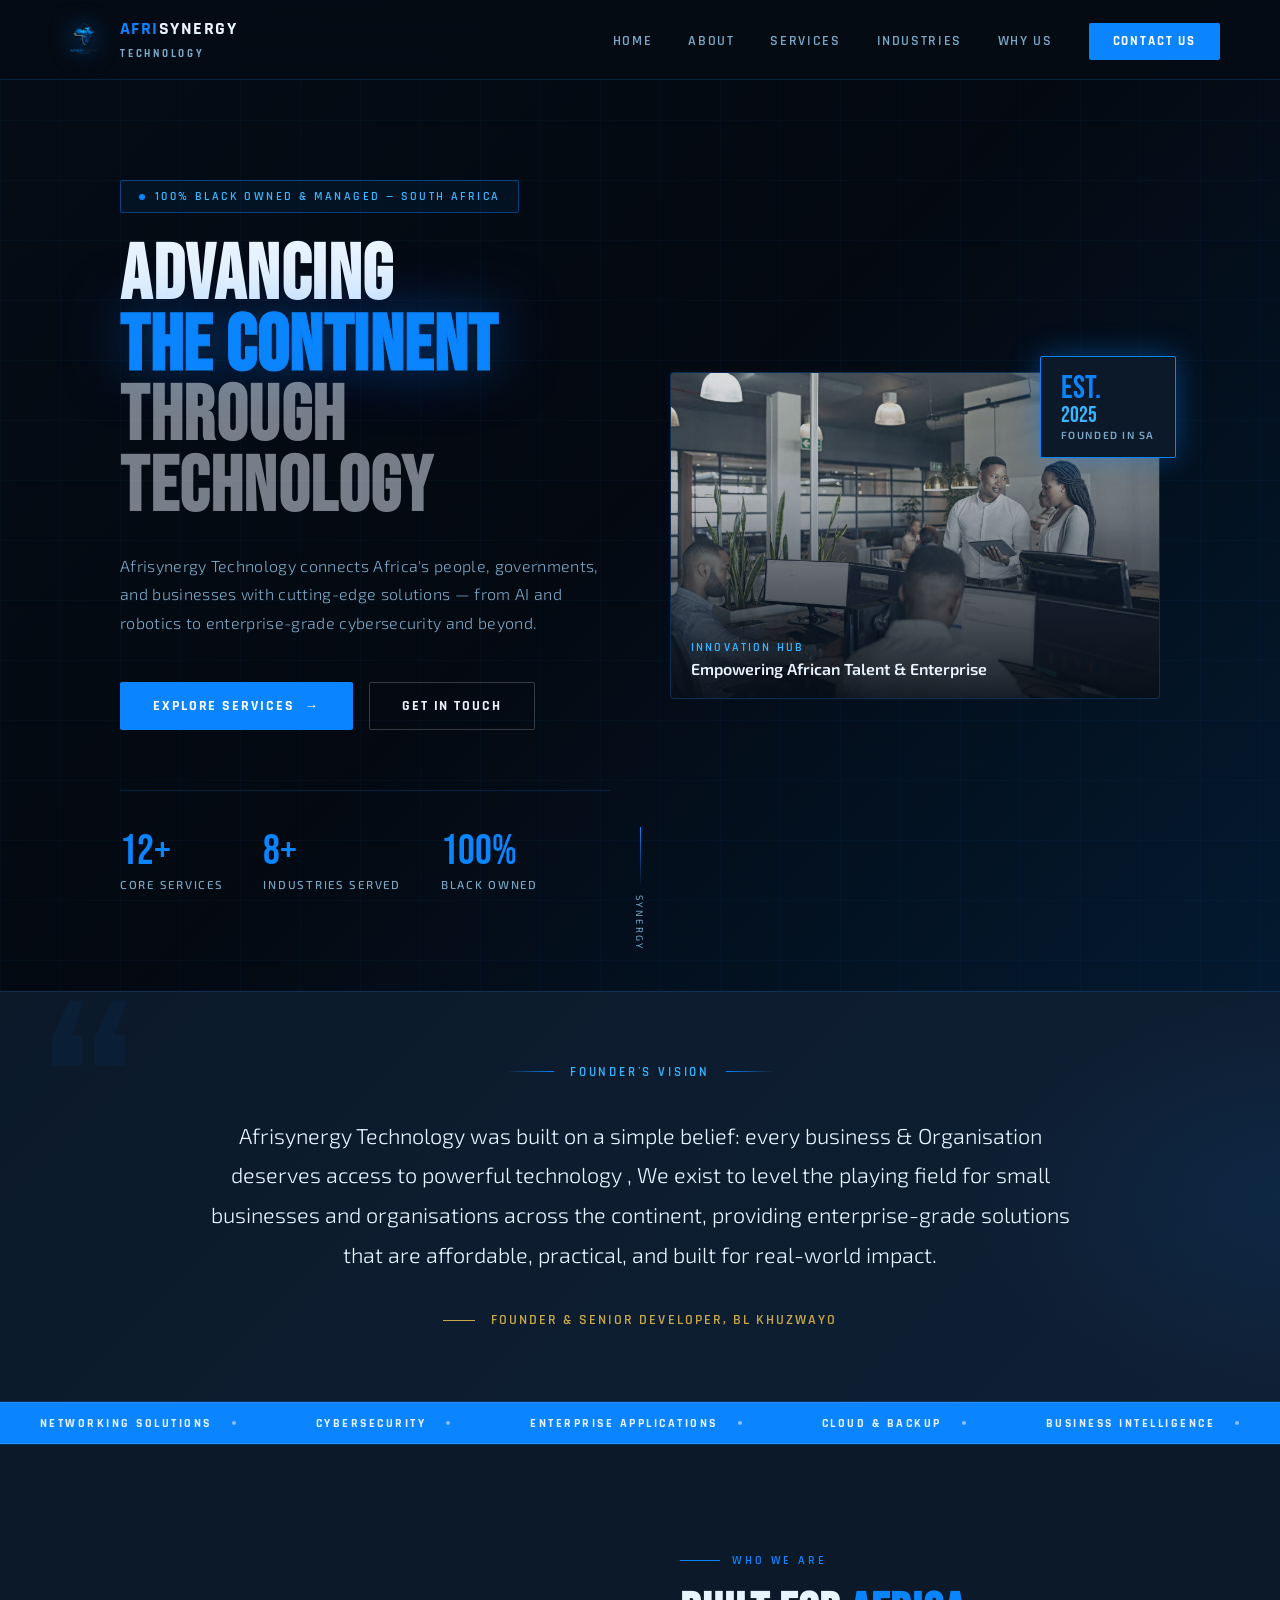
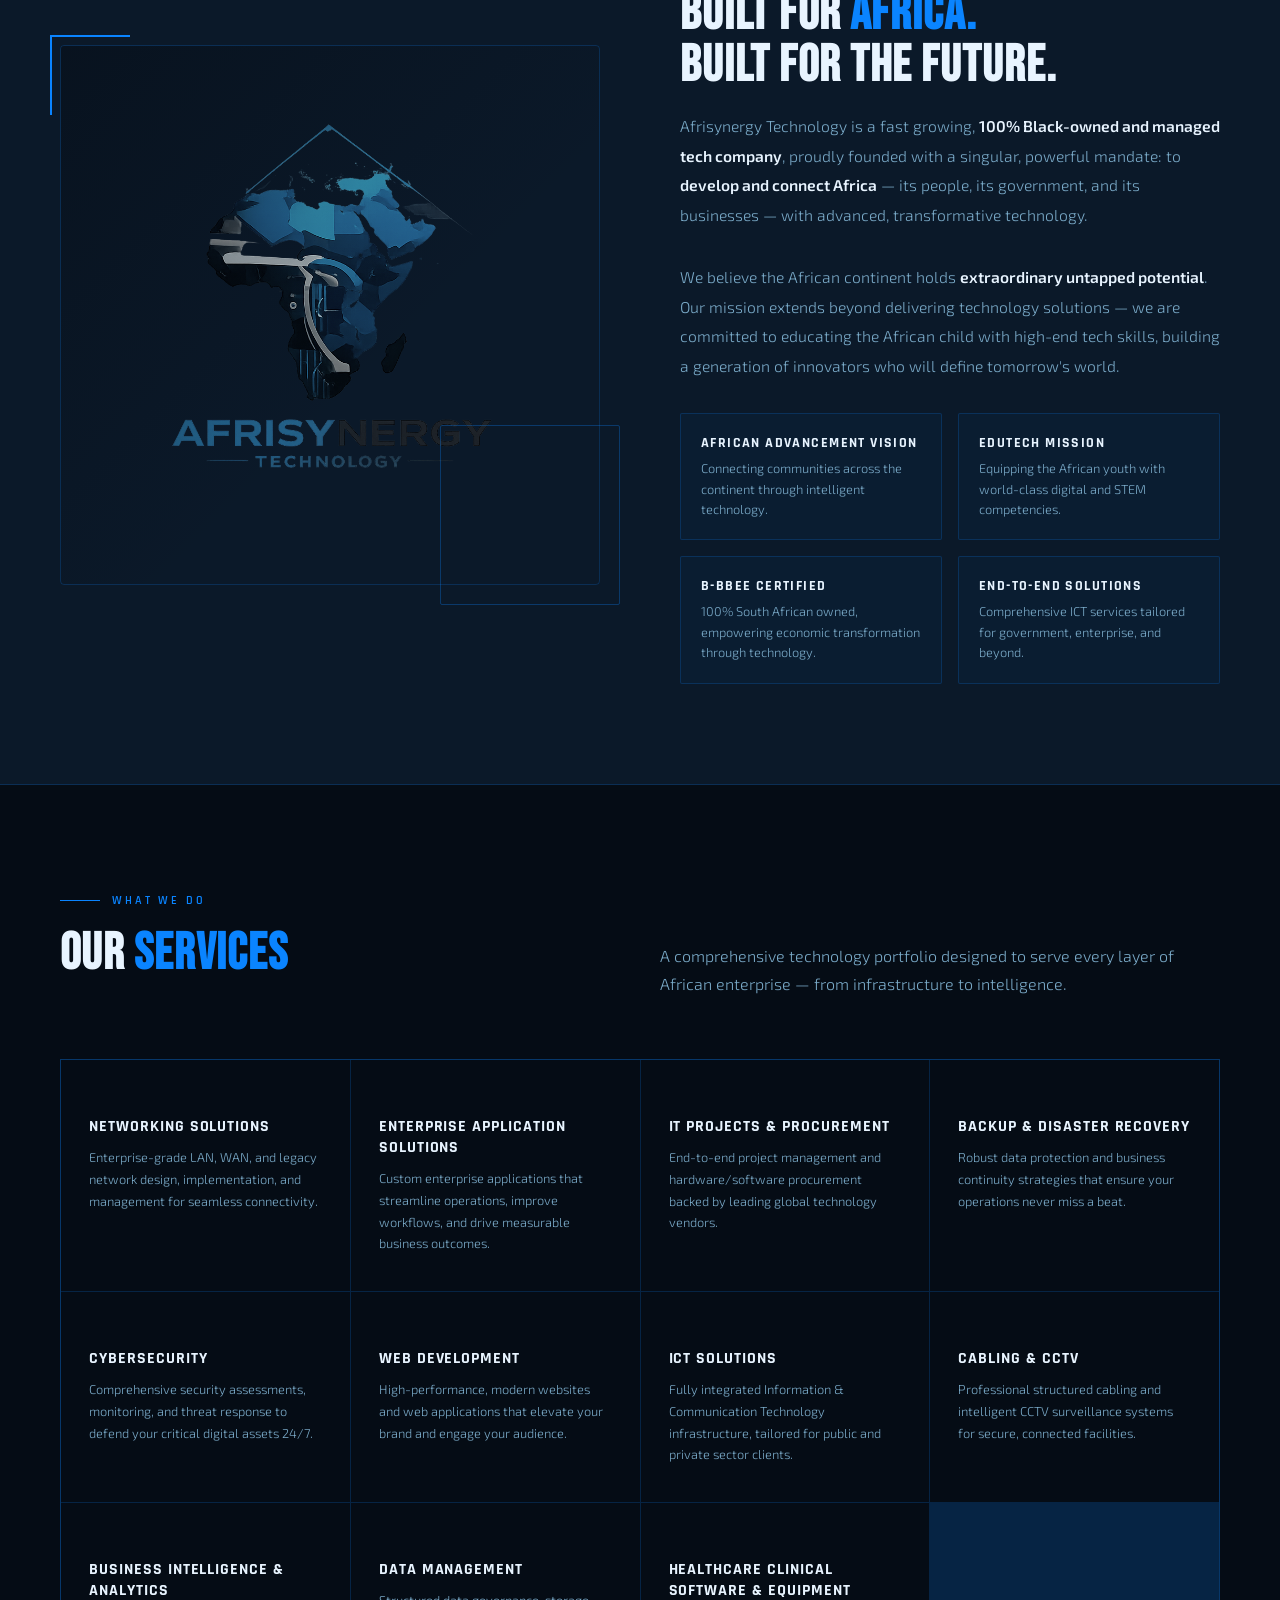
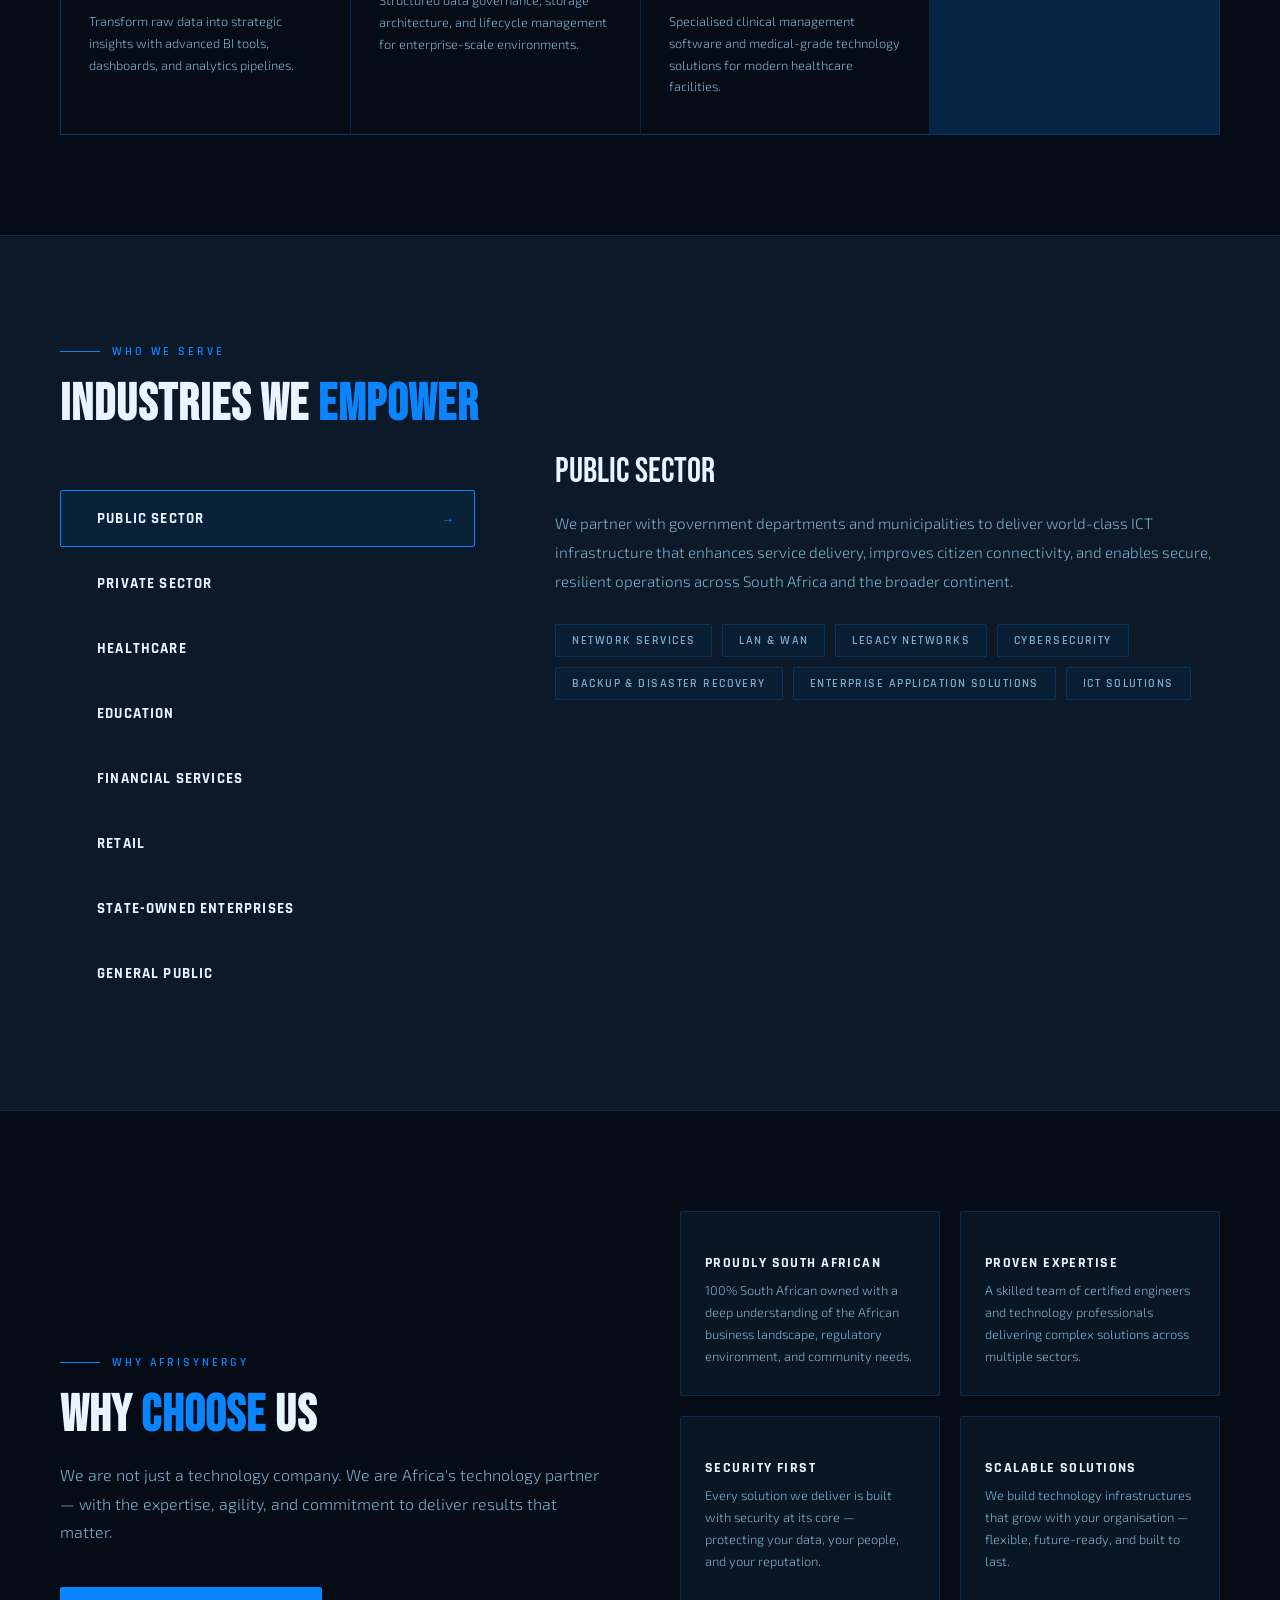
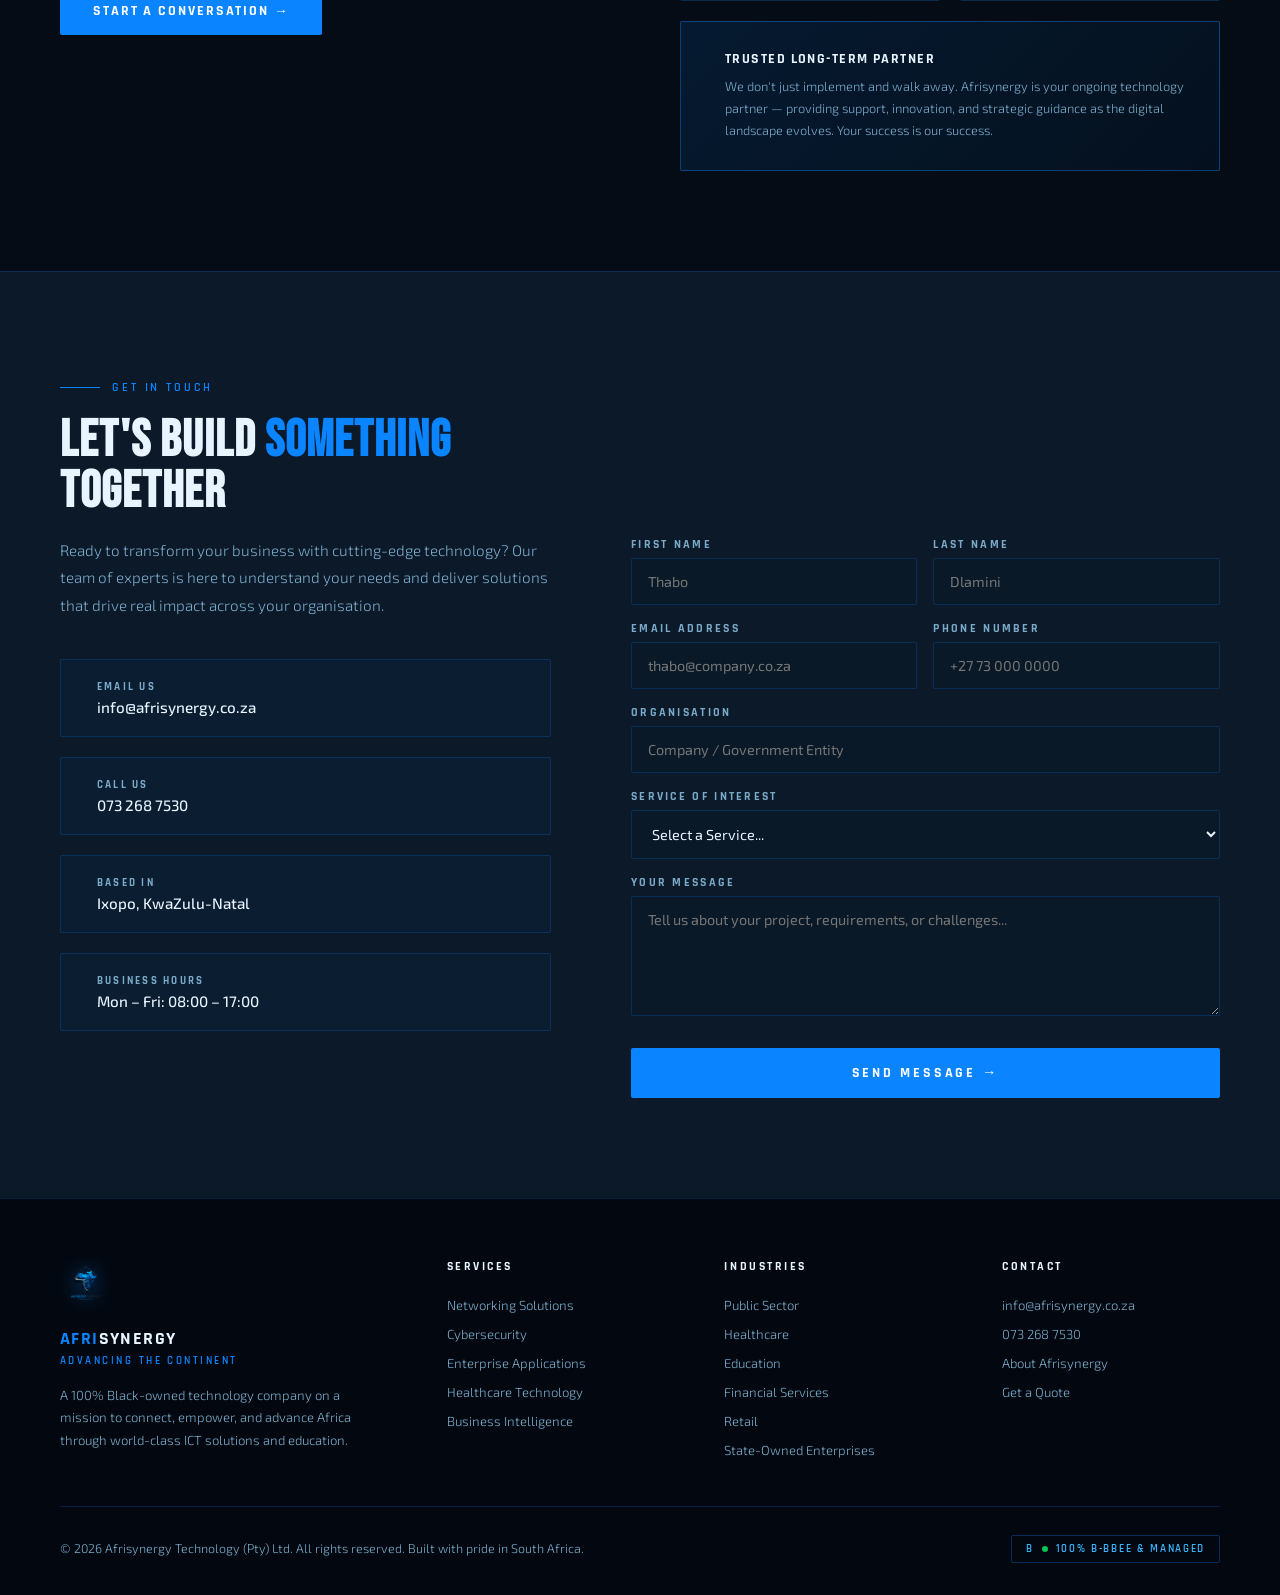
==== index.html @ 70d5811d "Update print statement from 'Hello' to 'Goodbye'" ====
<!DOCTYPE html>
<html lang="en">

<head>
  <meta charset="UTF-8" />
  <meta name="viewport" content="width=device-width, initial-scale=1.0" />

  <!-- Primary SEO Meta Tags -->
  <title>Afrisynergy Technology | ICT Solutions &amp; Technology Services in South Africa</title>
  <meta name="description"
    content="Afrisynergy Technology is a 100% B-BBEE ICT company based in South Africa delivering cybersecurity, networking, cloud, enterprise applications, healthcare tech, web development, and business intelligence solutions across Africa." />
  <meta name="keywords"
    content="ICT solutions South Africa, cybersecurity South Africa, networking solutions, enterprise applications, cloud backup, business intelligence, healthcare technology, web development, Black-owned technology company, B-BBEE ICT" />
  <meta name="author" content="Afrisynergy Technology (Pty) Ltd" />
  <meta name="robots" content="index, follow" />
  <link rel="canonical" href="https://www.afrisynergy.co.za/" />

  <!-- Open Graph / Facebook -->
  <meta property="og:type" content="website" />
  <meta property="og:url" content="https://www.afrisynergy.co.za/" />
  <meta property="og:title"
    content="Afrisynergy Technology | ICT Solutions &amp; Technology Services in South Africa" />
  <meta property="og:description"
    content="100% Black-owned ICT company advancing Africa through cybersecurity, networking, enterprise applications, cloud, healthcare tech and more." />
  <meta property="og:image" content="https://www.afrisynergy.co.za/Images/Africa-technology-IF.jpg" />
  <meta property="og:locale" content="en_ZA" />
  <meta property="og:site_name" content="Afrisynergy Technology" />

  <!-- Twitter Card -->
  <meta name="twitter:card" content="summary_large_image" />
  <meta name="twitter:title" content="Afrisynergy Technology | ICT Solutions in South Africa" />
  <meta name="twitter:description"
    content="100% South African owned ICT company advancing Africa through cybersecurity, networking, enterprise applications, cloud, healthcare tech and more." />
  <meta name="twitter:image" content="https://www.afrisynergy.co.za/Images/Africa-technology-IF.jpg" />

  <!-- Structured Data: Organisation -->
  <script type="application/ld+json">
  {
    "@context": "https://schema.org",
    "@type": "Organization",
    "name": "Afrisynergy Technology (Pty) Ltd",
    "url": "https://www.afrisynergy.co.za",
    "logo": "https://www.afrisynergy.co.za/Images/afrisynergy logo.png",
    "description": "100% Black-owned ICT company delivering cybersecurity, networking, enterprise applications, cloud, healthcare technology, and business intelligence across Africa.",
    "foundingDate": "2026",
    "areaServed": "ZA",
    "address": {
      "@type": "PostalAddress",
      "addressCountry": "ZA"
    },
    "contactPoint": {
      "@type": "ContactPoint",
      "telephone": "+27-73-268-7530",
      "email": "info@afrisynergy.co.za",
      "contactType": "customer service",
      "availableLanguage": "English",
      "hoursAvailable": "Mo-Fr 08:00-17:00"
    },
    "sameAs": []
  }
  </script>

  <!-- Structured Data: WebSite (enables Google Sitelinks Search) -->
  <script type="application/ld+json">
  {
    "@context": "https://schema.org",
    "@type": "WebSite",
    "url": "https://www.afrisynergy.co.za/",
    "name": "Afrisynergy Technology"
  }
  </script>

  <link
    href="https://fonts.googleapis.com/css2?family=Bebas+Neue&family=Rajdhani:wght@300;400;500;600;700&family=Exo+2:wght@100;200;300;400;500;600;700;800;900&display=swap"
    rel="stylesheet" />
  <link rel="stylesheet" href="style.css" />
</head>

<body>

  <nav id="navbar" aria-label="Main navigation">
    <a href="#home" class="nav-logo">
      <img src="Images/afrisynergy logo.png" alt="Afrisynergy Logo" />
      <div class="nav-logo-text"><span>AFRI</span>SYNERGY<br /><small
          style="font-size:0.6em;letter-spacing:0.25em;color:var(--text-muted);">TECHNOLOGY</small></div>
    </a>
    <ul class="nav-links">
      <li><a href="#home">Home</a></li>
      <li><a href="#about">About</a></li>
      <li><a href="#services">Services</a></li>
      <li><a href="#industries">Industries</a></li>
      <li><a href="#why">Why Us</a></li>
      <li><a href="#contact" class="nav-cta">Contact Us</a></li>
    </ul>
    <div class="hamburger" id="hamburger"><span></span><span></span><span></span></div>
  </nav>

  <div class="mobile-menu" id="mobileMenu">
    <a href="#home" onclick="closeMobile()">Home</a>
    <a href="#about" onclick="closeMobile()">About</a>
    <a href="#services" onclick="closeMobile()">Services</a>
    <a href="#industries" onclick="closeMobile()">Industries</a>
    <a href="#why" onclick="closeMobile()">Why Us</a>
    <a href="#contact" onclick="closeMobile()">Contact</a>
  </div>

  <main id="main-content">
    <section id="home">
      <div class="hero-bg"></div>
      <div class="hero-overlay"></div>
      <div class="hero-grid"></div>
      <div class="hero-particles" id="particles"></div>
      <div class="hero-content">
        <div class="hero-left">
          <div class="hero-tag">
            <div class="hero-tag-dot"></div>
            <span>100% Black Owned &amp; Managed &mdash; South Africa</span>
          </div>
          <h1 class="hero-headline">
            <div class="line1">ADVANCING</div>
            <div class="line2">THE CONTINENT</div>
            <div class="line3">THROUGH TECHNOLOGY</div>
          </h1>
          <p class="hero-sub">Afrisynergy Technology connects Africa's people, governments, and businesses with
            cutting-edge solutions — from AI and robotics to enterprise-grade cybersecurity and beyond.</p>
          <div class="hero-actions">
            <a href="#services" class="btn-primary"><span>Explore Services</span><span>→</span></a>
            <a href="#contact" class="btn-outline"><span>Get in Touch</span></a>
          </div>
          <div class="hero-stats">
            <div class="stat">
              <div class="stat-num">12+</div>
              <div class="stat-label">Core Services</div>
            </div>
            <div class="stat">
              <div class="stat-num">8+</div>
              <div class="stat-label">Industries Served</div>
            </div>
            <div class="stat">
              <div class="stat-num">100%</div>
              <div class="stat-label">Black owned</div>
            </div>
          </div>
        </div>
        <div class="hero-visual">
          <div class="hero-card">
            <img src="Images/Africa-technology-IF.jpg" alt="Africa Technology Innovation" />
            <div class="hero-card-overlay"></div>
            <div class="hero-card-label">
              <p>Innovation Hub</p>
              <h3>Empowering African Talent &amp; Enterprise</h3>
            </div>
          </div>
          <div class="floating-badge">
            <div class="badge-num">EST.</div>
            <div class="badge-num" style="font-size:1.4rem;color:var(--blue-bright);">2025</div>
            <div class="badge-text">Founded in SA</div>
          </div>
        </div>
      </div>
      <div class="hero-scroll">
        <div class="scroll-line"></div>
        <span class="scroll-label">Synergy</span>
      </div>
    </section>

    <section class="founders-vision reveal">
      <div class="fv-inner">
        <div class="fv-mark">
          <div class="fv-mark-line"></div>
          <span>Founder's Vision</span>
          <div class="fv-mark-line"></div>
        </div>
        <blockquote class="fv-quote">
          Afrisynergy Technology was built on a simple belief: every business & Organisation deserves access to powerful
          technology
          , We exist to level the playing field for small businesses and organisations
          across the continent, providing enterprise-grade solutions that are affordable, practical, and built for
          real-world impact.
        </blockquote>
        <div class="fv-attribution">
          <div class="fv-attr-line"></div>
          <span>Founder & senior Developer, BL Khuzwayo</span>
        </div>
      </div>
    </section>

    <div class="ticker-bar">
      <div class="ticker-track">
        <div class="ticker-item"><span>Networking Solutions</span><span class="ticker-dot"></span></div>
        <div class="ticker-item"><span>Cybersecurity</span><span class="ticker-dot"></span></div>
        <div class="ticker-item"><span>Enterprise Applications</span><span class="ticker-dot"></span></div>
        <div class="ticker-item"><span>Cloud &amp; Backup</span><span class="ticker-dot"></span></div>
        <div class="ticker-item"><span>Business Intelligence</span><span class="ticker-dot"></span></div>
        <div class="ticker-item"><span>Healthcare Tech</span><span class="ticker-dot"></span></div>
        <div class="ticker-item"><span>Web Development</span><span class="ticker-dot"></span></div>
        <div class="ticker-item"><span>Cabling &amp; CCTV</span><span class="ticker-dot"></span></div>
        <div class="ticker-item"><span>Data Management</span><span class="ticker-dot"></span></div>
        <div class="ticker-item"><span>ICT Solutions</span><span class="ticker-dot"></span></div>
        <div class="ticker-item"><span>IT Procurement</span><span class="ticker-dot"></span></div>
        <div class="ticker-item"><span>Networking Solutions</span><span class="ticker-dot"></span></div>
        <div class="ticker-item"><span>Cybersecurity</span><span class="ticker-dot"></span></div>
        <div class="ticker-item"><span>Enterprise Applications</span><span class="ticker-dot"></span></div>
        <div class="ticker-item"><span>Cloud &amp; Backup</span><span class="ticker-dot"></span></div>
        <div class="ticker-item"><span>Business Intelligence</span><span class="ticker-dot"></span></div>
        <div class="ticker-item"><span>Healthcare Tech</span><span class="ticker-dot"></span></div>
        <div class="ticker-item"><span>Web Development</span><span class="ticker-dot"></span></div>
        <div class="ticker-item"><span>Cabling &amp; CCTV</span><span class="ticker-dot"></span></div>
        <div class="ticker-item"><span>Data Management</span><span class="ticker-dot"></span></div>
        <div class="ticker-item"><span>ICT Solutions</span><span class="ticker-dot"></span></div>
        <div class="ticker-item"><span>IT Procurement</span><span class="ticker-dot"></span></div>
      </div>
    </div>

    <section id="about">
      <div class="container">
        <div class="about-grid reveal">
          <div class="about-visual">
            <div class="about-img-wrap">
              <img src="Images/afrisynergy logo.png" alt="Afrisynergy Team" />
              <div class="about-img-overlay"></div>
            </div>
            <div class="about-accent"></div>
            <div class="about-accent2"></div>
          </div>
          <div class="about-content">
            <div class="section-tag">
              <div class="section-tag-line"></div><span>Who We Are</span>
            </div>
            <h2 class="section-title">Built for <em>Africa.</em><br />Built for the Future.</h2>
            <p class="about-body">Afrisynergy Technology is a fast growing, <strong>100% Black-owned and managed tech company</strong>,
              proudly founded with a singular, powerful mandate: to <strong>develop and connect Africa</strong>
              — its people, its government, and its businesses — with advanced, transformative technology.</p>
            <p class="about-body">We believe the African continent holds <strong>extraordinary untapped
                potential</strong>. Our mission extends beyond delivering technology solutions — we are committed to
              educating the African child with high-end tech skills, building a generation of innovators who will define
              tomorrow's world.</p>
            <div class="about-pillars">
              <div class="pillar">
                <div class="pillar-title">African Advancement Vision</div>
                <div class="pillar-text">Connecting communities across the continent through intelligent technology.
                </div>
              </div>
              <div class="pillar">
                <div class="pillar-title">EduTech Mission</div>
                <div class="pillar-text">Equipping the African youth with world-class digital and STEM competencies.
                </div>
              </div>
              <div class="pillar">
                <div class="pillar-title">B-BBEE Certified</div>
                <div class="pillar-text">100% South African owned, empowering economic transformation through technology.</div>
              </div>
              <div class="pillar">
                <div class="pillar-title">End-to-End Solutions</div>
                <div class="pillar-text">Comprehensive ICT services tailored for government, enterprise, and beyond.
                </div>
              </div>
            </div>
          </div>
        </div>
      </div>
    </section>

    <section id="services">
      <div class="container">
        <div class="services-header reveal">
          <div>
            <div class="section-tag">
              <div class="section-tag-line"></div><span>What We Do</span>
            </div>
            <h2 class="section-title">Our <em>Services</em></h2>
          </div>
          <p class="section-subtitle">A comprehensive technology portfolio designed to serve every layer of African
            enterprise — from infrastructure to intelligence.</p>
        </div>
        <div class="services-grid reveal">
          <div class="service-card">
            <div class="service-num"></div><span class="service-icon"></span>
            <div class="service-title">Networking Solutions</div>
            <div class="service-desc">Enterprise-grade LAN, WAN, and legacy network design, implementation, and
              management for seamless connectivity.</div>
          </div>
          <div class="service-card">
            <div class="service-num"></div><span class="service-icon"></span>
            <div class="service-title">Enterprise Application Solutions</div>
            <div class="service-desc">Custom enterprise applications that streamline operations, improve workflows, and
              drive measurable business outcomes.</div>
          </div>
          <div class="service-card">
            <div class="service-num"></div><span class="service-icon"></span>
            <div class="service-title">IT Projects &amp; Procurement</div>
            <div class="service-desc">End-to-end project management and hardware/software procurement backed by leading
              global technology vendors.</div>
          </div>
          <div class="service-card">
            <div class="service-num"></div><span class="service-icon"></span>
            <div class="service-title">Backup &amp; Disaster Recovery</div>
            <div class="service-desc">Robust data protection and business continuity strategies that ensure your
              operations never miss a beat.</div>
          </div>
          <div class="service-card">
            <div class="service-num"></div><span class="service-icon"></span>
            <div class="service-title">Cybersecurity</div>
            <div class="service-desc">Comprehensive security assessments, monitoring, and threat response to defend your
              critical digital assets 24/7.</div>
          </div>
          <div class="service-card">
            <div class="service-num"></div><span class="service-icon"></span>
            <div class="service-title">Web Development</div>
            <div class="service-desc">High-performance, modern websites and web applications that elevate your brand and
              engage your audience.</div>
          </div>
          <div class="service-card">
            <div class="service-num"></div><span class="service-icon"></span>
            <div class="service-title">ICT Solutions</div>
            <div class="service-desc">Fully integrated Information &amp; Communication Technology infrastructure,
              tailored for public and private sector clients.</div>
          </div>
          <div class="service-card">
            <div class="service-num"></div><span class="service-icon"></span>
            <div class="service-title">Cabling &amp; CCTV</div>
            <div class="service-desc">Professional structured cabling and intelligent CCTV surveillance systems for
              secure, connected facilities.</div>
          </div>
          <div class="service-card">
            <div class="service-num"></div><span class="service-icon"></span>
            <div class="service-title">Business Intelligence &amp; Analytics</div>
            <div class="service-desc">Transform raw data into strategic insights with advanced BI tools, dashboards, and
              analytics pipelines.</div>
          </div>
          <div class="service-card">
            <div class="service-num"></div><span class="service-icon"></span>
            <div class="service-title">Data Management</div>
            <div class="service-desc">Structured data governance, storage architecture, and lifecycle management for
              enterprise-scale environments.</div>
          </div>
          <div class="service-card">
            <div class="service-num"></div><span class="service-icon"></span>
            <div class="service-title">Healthcare Clinical Software &amp; Equipment</div>
            <div class="service-desc">Specialised clinical management software and medical-grade technology solutions
              for modern healthcare facilities.</div>
          </div>
        </div>
      </div>
    </section>

    <section id="industries">
      <div class="container">
        <div class="section-tag reveal">
          <div class="section-tag-line"></div><span>Who We Serve</span>
        </div>
        <h2 class="section-title reveal">Industries We <em>Empower</em></h2>
        <div class="industries-layout reveal">
          <div class="industries-left">
            <div class="industries-list" id="industryList">
              <div class="industry-item active" data-target="public"><span class="industry-icon"></span><span
                  class="industry-name">Public Sector</span><span class="industry-arrow">→</span></div>
              <div class="industry-item" data-target="private"><span class="industry-icon"></span><span
                  class="industry-name">Private Sector</span><span class="industry-arrow">→</span></div>
              <div class="industry-item" data-target="healthcare"><span class="industry-icon"></span><span
                  class="industry-name">Healthcare</span><span class="industry-arrow">→</span></div>
              <div class="industry-item" data-target="education"><span class="industry-icon"></span><span
                  class="industry-name">Education</span><span class="industry-arrow">→</span></div>
              <div class="industry-item" data-target="finance"><span class="industry-icon"></span><span
                  class="industry-name">Financial Services</span><span class="industry-arrow">→</span></div>
              <div class="industry-item" data-target="retail"><span class="industry-icon"></span><span
                  class="industry-name">Retail</span><span class="industry-arrow">→</span></div>
              <div class="industry-item" data-target="soe"><span class="industry-icon"></span><span
                  class="industry-name">State-Owned Enterprises</span><span class="industry-arrow">→</span></div>
              <div class="industry-item" data-target="public2"><span class="industry-icon"></span><span
                  class="industry-name">General Public</span><span class="industry-arrow">→</span></div>
            </div>
          </div>
          <div class="industries-right">
            <div class="industry-detail active" id="detail-public">
              <div class="industry-detail-title">Public Sector</div>
              <div class="industry-detail-desc">We partner with government departments and municipalities to deliver
                world-class ICT infrastructure that enhances service delivery, improves citizen connectivity, and
                enables secure, resilient operations across South Africa and the broader continent.</div>
              <div class="detail-services"><span class="detail-service-tag">Network Services</span><span
                  class="detail-service-tag">LAN &amp; WAN</span><span class="detail-service-tag">Legacy
                  Networks</span><span class="detail-service-tag">Cybersecurity</span><span
                  class="detail-service-tag">Backup &amp; Disaster Recovery</span><span
                  class="detail-service-tag">Enterprise Application Solutions</span><span class="detail-service-tag">ICT
                  Solutions</span></div>
            </div>
            <div class="industry-detail" id="detail-private">
              <div class="industry-detail-title">Private Sector</div>
              <div class="industry-detail-desc">From SMEs to large corporations, we deliver bespoke technology solutions
                that drive operational efficiency, competitive advantage, and digital transformation across South
                Africa's dynamic private sector landscape.</div>
              <div class="detail-services"><span class="detail-service-tag">Enterprise Applications</span><span
                  class="detail-service-tag">Web Development</span><span class="detail-service-tag">IT
                  Procurement</span><span class="detail-service-tag">Business Intelligence</span><span
                  class="detail-service-tag">Data Management</span><span class="detail-service-tag">Cabling &amp;
                  CCTV</span></div>
            </div>
            <div class="industry-detail" id="detail-healthcare">
              <div class="industry-detail-title">Healthcare</div>
              <div class="industry-detail-desc">We equip healthcare facilities with intelligent clinical software,
                medical-grade equipment, and robust ICT infrastructure that elevates patient care, streamlines clinical
                workflows, and enables data-driven health outcomes.</div>
              <div class="detail-services"><span class="detail-service-tag">Clinical Software Systems</span><span
                  class="detail-service-tag">Healthcare Digital Technology</span><span class="detail-service-tag">ICT
                  Solutions</span><span class="detail-service-tag">Cybersecurity</span><span
                  class="detail-service-tag">Data Management</span></div>
            </div>
            <div class="industry-detail" id="detail-education">
              <div class="industry-detail-title">Education</div>
              <div class="industry-detail-desc">We believe in Africa's youth. Our EduTech division delivers AI,
                robotics, and advanced digital skills programmes to schools and universities — building the continent's
                technological workforce of tomorrow.</div>
              <div class="detail-services"><span class="detail-service-tag">STEM Lab Setup</span><span
                  class="detail-service-tag">Networking Infrastructure</span><span class="detail-service-tag">ICT
                  Solutions</span><span class="detail-service-tag">Web Development</span></div>
            </div>
            <div class="industry-detail" id="detail-finance">
              <div class="industry-detail-title">Financial Services</div>
              <div class="industry-detail-desc">We deliver enterprise-grade security, compliance-ready infrastructure,
                and real-time analytics platforms to financial institutions — enabling secure transactions, regulatory
                adherence, and data-driven decision-making.</div>
              <div class="detail-services"><span class="detail-service-tag">Cybersecurity</span><span
                  class="detail-service-tag">Backup &amp; Disaster Recovery</span><span
                  class="detail-service-tag">Business Intelligence</span><span class="detail-service-tag">Enterprise
                  Applications</span><span class="detail-service-tag">Data Management</span></div>
            </div>
            <div class="industry-detail" id="detail-retail">
              <div class="industry-detail-title">Retail</div>
              <div class="industry-detail-desc">From point-of-sale integration to full-scale e-commerce platforms and
                CCTV security, we help retailers modernise operations, protect assets, and deliver exceptional customer
                experiences in both physical and digital spaces.</div>
              <div class="detail-services"><span class="detail-service-tag">Web Development</span><span
                  class="detail-service-tag">Cabling &amp; CCTV</span><span
                  class="detail-service-tag">Networking</span><span class="detail-service-tag">Business
                  Intelligence</span><span class="detail-service-tag">ICT Solutions</span></div>
            </div>
            <div class="industry-detail" id="detail-soe">
              <div class="industry-detail-title">State-Owned Enterprises</div>
              <div class="industry-detail-desc">SOEs require the highest levels of reliability, compliance, and
                performance. We deliver mission-critical ICT infrastructure and managed services that support national
                utilities, parastatals, and strategic government entities.</div>
              <div class="detail-services"><span class="detail-service-tag">Enterprise Applications</span><span
                  class="detail-service-tag">Networking</span><span class="detail-service-tag">Cybersecurity</span><span
                  class="detail-service-tag">Backup &amp; Disaster Recovery</span><span class="detail-service-tag">IT
                  Procurement</span></div>
            </div>
            <div class="industry-detail" id="detail-public2">
              <div class="industry-detail-title">General Public</div>
              <div class="industry-detail-desc">We are committed to making technology accessible and meaningful for all
                Africans — through digital literacy programmes, affordable ICT services, and community-focused
                technology initiatives that uplift everyday lives.</div>
              <div class="detail-services"><span class="detail-service-tag">Digital Literacy</span><span
                  class="detail-service-tag">ICT Training</span><span class="detail-service-tag">Web
                  Services</span><span class="detail-service-tag">Technical Support</span></div>
            </div>
          </div>
        </div>
      </div>
    </section>

    <section id="why">
      <div class="why-bg"></div>
      <div class="container">
        <div class="why-layout">
          <div>
            <div class="section-tag reveal">
              <div class="section-tag-line"></div><span>Why Afrisynergy</span>
            </div>
            <h2 class="section-title reveal">Why <em>Choose</em> Us</h2>
            <p class="section-subtitle reveal">We are not just a technology company. We are Africa's technology partner
              — with the expertise, agility, and commitment to deliver results that matter.</p>
            <div style="margin-top:40px;" class="reveal"><a href="#contact" class="btn-primary">Start a Conversation
                →</a></div>
          </div>
          <div class="why-grid reveal">
            <div class="why-card">
              <div class="why-card-icon"></div>
              <div class="why-card-title">Proudly South African</div>
              <div class="why-card-text">100% South African owned with a deep understanding of the African business landscape,
                regulatory environment, and community needs.</div>
            </div>
            <div class="why-card">
              <div class="why-card-icon"></div>
              <div class="why-card-title">Proven Expertise</div>
              <div class="why-card-text">A skilled team of certified engineers and technology professionals delivering
                complex solutions across multiple sectors.</div>
            </div>
            <div class="why-card">
              <div class="why-card-icon"></div>
              <div class="why-card-title">Security First</div>
              <div class="why-card-text">Every solution we deliver is built with security at its core — protecting your
                data, your people, and your reputation.</div>
            </div>
            <div class="why-card">
              <div class="why-card-icon"></div>
              <div class="why-card-title">Scalable Solutions</div>
              <div class="why-card-text">We build technology infrastructures that grow with your organisation —
                flexible, future-ready, and built to last.</div>
            </div>
            <div class="why-card why-large-card">
              <div class="why-card-icon"></div>
              <div>
                <div class="why-card-title">Trusted Long-Term Partner</div>
                <div class="why-card-text">We don't just implement and walk away. Afrisynergy is your ongoing technology
                  partner — providing support, innovation, and strategic guidance as the digital landscape evolves. Your
                  success is our success.</div>
              </div>
            </div>
          </div>
        </div>
      </div>
    </section>

    <section id="contact">
      <div class="container">
        <div class="section-tag reveal">
          <div class="section-tag-line"></div><span>Get in Touch</span>
        </div>
        <h2 class="section-title reveal">Let's Build <em>Something</em><br />Together</h2>
        <div class="contact-grid reveal">
          <div class="contact-info">
            <p>Ready to transform your business with cutting-edge technology? Our team of experts is here to understand
              your needs and deliver solutions that drive real impact across your organisation.</p>
            <div class="contact-items">
              <div class="contact-item">
                <div class="contact-item-icon"></div>
                <div>
                  <div class="contact-item-label">Email Us</div>
                  <div class="contact-item-value"><a href="mailto:info@afrisynergy.co.za">info@afrisynergy.co.za</a>
                  </div>
                </div>
              </div>
              <div class="contact-item">
                <div class="contact-item-icon"></div>
                <div>
                  <div class="contact-item-label">Call Us</div>
                  <div class="contact-item-value"><a href="tel:0732687530">073 268 7530</a></div>
                </div>
              </div>
              <div class="contact-item">
                <div class="contact-item-icon"></div>
                <div>
                  <div class="contact-item-label">Based In</div>
                  <div class="contact-item-value">Ixopo, KwaZulu-Natal</div>
                </div>
              </div>
              <div class="contact-item">
                <div class="contact-item-icon"></div>
                <div>
                  <div class="contact-item-label">Business Hours</div>
                  <div class="contact-item-value">Mon – Fri: 08:00 – 17:00</div>
                </div>
              </div>
            </div>
          </div>
          <div class="contact-form">
            <form id="contactForm">
              <div class="form-row">
                <div class="form-group"><label>First Name</label><input type="text" placeholder="Thabo" required />
                </div>
                <div class="form-group"><label>Last Name</label><input type="text" placeholder="Dlamini" required />
                </div>
              </div>
              <div class="form-row">
                <div class="form-group"><label>Email Address</label><input type="email"
                    placeholder="thabo@company.co.za" required /></div>
                <div class="form-group"><label>Phone Number</label><input type="tel" placeholder="+27 73 000 0000" />
                </div>
              </div>
              <div class="form-row">
                <div class="form-group form-full"><label>Organisation</label><input type="text"
                    placeholder="Company / Government Entity" /></div>
              </div>
              <div class="form-row">
                <div class="form-group form-full">
                  <label>Service of Interest</label>
                  <select>
                    <option value="">Select a Service...</option>
                    <option>Networking Solutions</option>
                    <option>Enterprise Application Solutions</option>
                    <option>IT Projects &amp; Procurement</option>
                    <option>Backup &amp; Disaster Recovery</option>
                    <option>Cybersecurity</option>
                    <option>Web Development</option>
                    <option>ICT Solutions</option>
                    <option>Cabling &amp; CCTV</option>
                    <option>Business Intelligence &amp; Analytics</option>
                    <option>Data Management</option>
                    <option>Healthcare Clinical Software &amp; Equipment</option>
                    <option>Other</option>
                  </select>
                </div>
              </div>
              <div class="form-row">
                <div class="form-group form-full"><label>Your Message</label><textarea
                    placeholder="Tell us about your project, requirements, or challenges..."></textarea></div>
              </div>
              <button type="submit" class="btn-submit">Send Message →</button>
            </form>
          </div>
        </div>
      </div>
    </section>

  </main>

  <footer>
    <div class="footer-grid">
      <div class="footer-brand">
        <img src="Images/afrisynergy logo.png" alt="Afrisynergy Logo" />
        <div class="footer-brand-name"><span>AFRI</span>SYNERGY</div>
        <div class="footer-tagline">Advancing the Continent</div>
        <p class="footer-brand-text">A 100% Black-owned technology company on a mission to connect, empower, and advance
          Africa through world-class ICT solutions and education.</p>
      </div>
      <div>
        <div class="footer-col-title">Services</div>
        <ul class="footer-links">
          <li><a href="#services">Networking Solutions</a></li>
          <li><a href="#services">Cybersecurity</a></li>
          <li><a href="#services">Enterprise Applications</a></li>
          <li><a href="#services">Healthcare Technology</a></li>
          <li><a href="#services">Business Intelligence</a></li>
        </ul>
      </div>
      <div>
        <div class="footer-col-title">Industries</div>
        <ul class="footer-links">
          <li><a href="#industries">Public Sector</a></li>
          <li><a href="#industries">Healthcare</a></li>
          <li><a href="#industries">Education</a></li>
          <li><a href="#industries">Financial Services</a></li>
          <li><a href="#industries">Retail</a></li>
          <li><a href="#industries">State-Owned Enterprises</a></li>
        </ul>
      </div>
      <div>
        <div class="footer-col-title">Contact</div>
        <ul class="footer-links">
          <li><a href="mailto:bongumenzi3@gmail.com">info@afrisynergy.co.za</a></li>
          <li><a href="tel:0732687530">073 268 7530</a></li>
          <li><a href="#about">About Afrisynergy</a></li>
          <li><a href="#contact">Get a Quote</a></li>
        </ul>
      </div>
    </div>
    <div class="footer-bottom">
      <p class="footer-copy">&copy; 2026 Afrisynergy Technology (Pty) Ltd. All rights reserved. Built with pride in
        South Africa.</p>
      <div class="footer-badge">b
        <div class="footer-badge-dot"></div><span>100% B-BBEE &amp; Managed</span>
      </div>
    </div>
  </footer>

  <script src="script.js"></script>
</body>

</html>
---- style.css ----
/* ============================================================
   AFRISYNERGY TECHNOLOGY — style.css
   ============================================================ */

/* ─── CSS VARIABLES ─── */
:root {
  --blue-primary: #0a84ff;
  --blue-bright: #38b6ff;
  --blue-deep: #003a6e;
  --dark: #050c15;
  --darker: #030810;
  --surface: #0b1929;
  --surface2: #0f2035;
  --text-light: #e8f4ff;
  --text-muted: #7aaac8;
  --accent: #00d4ff;
  --gold: #c8a84b;
  --border: rgba(10, 132, 255, 0.2);
  --glow: 0 0 30px rgba(10, 132, 255, 0.4);
}

/* ─── RESET ─── */
*,
*::before,
*::after {
  margin: 0;
  padding: 0;
  box-sizing: border-box;
}

html {
  scroll-behavior: smooth;
}

body {
  font-family: 'Exo 2', sans-serif;
  background: var(--dark);
  color: var(--text-light);
  overflow-x: hidden;
}

/* ─── SCROLLBAR ─── */
::-webkit-scrollbar {
  width: 4px;
}

::-webkit-scrollbar-track {
  background: var(--darker);
}

::-webkit-scrollbar-thumb {
  background: var(--blue-primary);
  border-radius: 2px;
}

/* ============================================================
   NAVIGATION
   ============================================================ */
nav {
  position: fixed;
  top: 0;
  left: 0;
  right: 0;
  z-index: 1000;
  display: flex;
  align-items: center;
  justify-content: space-between;
  padding: 0 60px;
  height: 80px;
  background: rgba(5, 12, 21, 0.85);
  backdrop-filter: blur(20px);
  border-bottom: 1px solid var(--border);
  transition: all 0.4s;
}

nav.scrolled {
  height: 64px;
  background: rgba(5, 12, 21, 0.97);
}

.nav-logo {
  display: flex;
  align-items: center;
  gap: 12px;
  text-decoration: none;
}

.nav-logo img {
  height: 48px;
  width: 48px;
  object-fit: contain;
  filter: drop-shadow(0 0 12px rgba(10, 132, 255, 0.6));
}

.nav-logo-text {
  font-family: 'Rajdhani', sans-serif;
  font-size: 1.15rem;
  font-weight: 700;
  letter-spacing: 0.08em;
  color: var(--text-light);
}

.nav-logo-text span {
  color: var(--blue-primary);
}

.nav-links {
  display: flex;
  gap: 36px;
  list-style: none;
}

.nav-links a {
  font-family: 'Rajdhani', sans-serif;
  font-size: 0.85rem;
  font-weight: 600;
  letter-spacing: 0.12em;
  text-transform: uppercase;
  color: var(--text-muted);
  text-decoration: none;
  transition: color 0.3s;
  position: relative;
}

.nav-links a::after {
  content: '';
  position: absolute;
  bottom: -4px;
  left: 0;
  right: 0;
  height: 1px;
  background: var(--blue-primary);
  transform: scaleX(0);
  transform-origin: left;
  transition: transform 0.3s;
}

.nav-links a:hover {
  color: var(--blue-bright);
}

.nav-links a:hover::after {
  transform: scaleX(1);
}

.nav-cta {
  background: var(--blue-primary);
  color: #fff !important;
  padding: 10px 24px;
  border-radius: 2px;
  font-family: 'Rajdhani', sans-serif !important;
  font-size: 0.82rem !important;
  font-weight: 700 !important;
  letter-spacing: 0.14em !important;
  text-transform: uppercase;
  text-decoration: none;
  transition: background 0.3s, box-shadow 0.3s;
}

.nav-cta:hover {
  background: var(--blue-bright) !important;
  box-shadow: var(--glow);
}

/* Hamburger */
.hamburger {
  display: none;
  flex-direction: column;
  gap: 5px;
  cursor: pointer;
  padding: 4px;
}

.hamburger span {
  width: 26px;
  height: 2px;
  background: var(--text-light);
  border-radius: 2px;
  transition: all 0.3s;
}

/* Mobile Menu */
.mobile-menu {
  display: none;
  position: fixed;
  top: 80px;
  left: 0;
  right: 0;
  background: rgba(5, 12, 21, 0.98);
  padding: 24px 40px;
  border-bottom: 1px solid var(--border);
  z-index: 999;
}

.mobile-menu.open {
  display: block;
}

.mobile-menu a {
  display: block;
  padding: 12px 0;
  font-family: 'Rajdhani', sans-serif;
  font-size: 1rem;
  font-weight: 600;
  letter-spacing: 0.1em;
  text-transform: uppercase;
  color: var(--text-muted);
  text-decoration: none;
  border-bottom: 1px solid var(--border);
  transition: color 0.3s;
}

.mobile-menu a:hover {
  color: var(--blue-bright);
}

/* ============================================================
   HERO
   ============================================================ */
#home {
  position: relative;
  min-height: 100vh;
  display: flex;
  align-items: center;
  overflow: hidden;
}

.hero-bg {
  position: absolute;
  inset: 0;
  background-image: url('africa-technology-map.jpg');
  background-size: cover;
  background-position: center;
  opacity: 0.13;
  transform: scale(1.05);
  animation: slowZoom 20s ease-in-out infinite alternate;
}

@keyframes slowZoom {
  from {
    transform: scale(1.05);
  }

  to {
    transform: scale(1.12);
  }
}

.hero-overlay {
  position: absolute;
  inset: 0;
  background: linear-gradient(135deg,
      rgba(5, 12, 21, 0.98) 0%,
      rgba(3, 8, 16, 0.7) 50%,
      rgba(0, 58, 110, 0.3) 100%);
}

.hero-grid {
  position: absolute;
  inset: 0;
  background-image:
    linear-gradient(rgba(10, 132, 255, 0.04) 1px, transparent 1px),
    linear-gradient(90deg, rgba(10, 132, 255, 0.04) 1px, transparent 1px);
  background-size: 60px 60px;
}

.hero-particles {
  position: absolute;
  inset: 0;
  pointer-events: none;
}

.particle {
  position: absolute;
  border-radius: 50%;
  background: var(--blue-primary);
  animation: float linear infinite;
  opacity: 0;
}

@keyframes float {
  0% {
    transform: translateY(100vh) translateX(0);
    opacity: 0;
  }

  10% {
    opacity: 0.6;
  }

  90% {
    opacity: 0.3;
  }

  100% {
    transform: translateY(-20px) translateX(80px);
    opacity: 0;
  }
}

.hero-content {
  position: relative;
  z-index: 2;
  max-width: 1300px;
  margin: 0 auto;
  padding: 80px 60px 0;
  display: grid;
  grid-template-columns: 1fr 1fr;
  align-items: center;
  gap: 60px;
  width: 100%;
}

.hero-tag {
  display: inline-flex;
  align-items: center;
  gap: 10px;
  padding: 8px 18px;
  border: 1px solid rgba(10, 132, 255, 0.4);
  border-radius: 2px;
  background: rgba(10, 132, 255, 0.07);
  margin-bottom: 28px;
}

.hero-tag-dot {
  width: 6px;
  height: 6px;
  border-radius: 50%;
  background: var(--blue-primary);
  animation: pulse 1.5s ease-in-out infinite;
}

@keyframes pulse {

  0%,
  100% {
    opacity: 1;
    transform: scale(1);
  }

  50% {
    opacity: 0.4;
    transform: scale(0.6);
  }
}

.hero-tag span {
  font-family: 'Rajdhani', sans-serif;
  font-size: 0.75rem;
  font-weight: 600;
  letter-spacing: 0.2em;
  text-transform: uppercase;
  color: var(--blue-bright);
}

.hero-headline {
  font-family: 'Bebas Neue', sans-serif;
  font-size: clamp(3.5rem, 6vw, 7rem);
  line-height: 0.92;
  letter-spacing: 0.02em;
  margin-bottom: 12px;
}

.hero-headline .line1 {
  color: var(--text-light);
}

.hero-headline .line2 {
  color: var(--blue-primary);
  -webkit-text-stroke: 1px var(--blue-primary);
  text-shadow: 0 0 60px rgba(10, 132, 255, 0.5);
}

.hero-headline .line3 {
  color: var(--text-light);
  opacity: 0.5;
}

.hero-sub {
  font-size: 1rem;
  font-weight: 300;
  line-height: 1.8;
  color: var(--text-muted);
  max-width: 480px;
  margin: 28px 0 44px;
  letter-spacing: 0.02em;
}

.hero-actions {
  display: flex;
  gap: 16px;
  flex-wrap: wrap;
}

.btn-primary {
  display: inline-flex;
  align-items: center;
  gap: 10px;
  padding: 14px 32px;
  background: var(--blue-primary);
  color: #fff;
  text-decoration: none;
  font-family: 'Rajdhani', sans-serif;
  font-size: 0.85rem;
  font-weight: 700;
  letter-spacing: 0.14em;
  text-transform: uppercase;
  border-radius: 2px;
  transition: all 0.3s;
  border: 1px solid transparent;
}

.btn-primary:hover {
  background: transparent;
  border-color: var(--blue-primary);
  color: var(--blue-bright);
  box-shadow: var(--glow);
}

.btn-outline {
  display: inline-flex;
  align-items: center;
  gap: 10px;
  padding: 14px 32px;
  background: transparent;
  border: 1px solid rgba(255, 255, 255, 0.2);
  color: var(--text-light);
  text-decoration: none;
  font-family: 'Rajdhani', sans-serif;
  font-size: 0.85rem;
  font-weight: 700;
  letter-spacing: 0.14em;
  text-transform: uppercase;
  border-radius: 2px;
  transition: all 0.3s;
}

.btn-outline:hover {
  border-color: var(--blue-primary);
  color: var(--blue-bright);
}

.hero-stats {
  display: flex;
  gap: 40px;
  margin-top: 60px;
  padding-top: 40px;
  border-top: 1px solid var(--border);
}

.stat {
  text-align: left;
}

.stat-num {
  font-family: 'Bebas Neue', sans-serif;
  font-size: 2.6rem;
  line-height: 1;
  color: var(--blue-primary);
}

.stat-label {
  font-size: 0.72rem;
  font-weight: 500;
  letter-spacing: 0.15em;
  text-transform: uppercase;
  color: var(--text-muted);
  margin-top: 4px;
}

.hero-visual {
  position: relative;
  display: flex;
  align-items: center;
  justify-content: center;
}

.hero-card {
  position: relative;
  width: 100%;
  max-width: 500px;
  border: 1px solid var(--border);
  border-radius: 4px;
  overflow: hidden;
  background: var(--surface);
}

.hero-card img {
  width: 100%;
  display: block;
  filter: saturate(0.7) brightness(0.85);
  mix-blend-mode: screen;
  transition: filter 0.4s;
}

.hero-card:hover img {
  filter: saturate(0.9) brightness(1);
}

.hero-card-overlay {
  position: absolute;
  inset: 0;
  background: linear-gradient(to top,
      rgba(5, 12, 21, 0.9) 0%,
      rgba(5, 12, 21, 0.2) 60%,
      transparent 100%);
}

.hero-card-label {
  position: absolute;
  bottom: 20px;
  left: 20px;
  right: 20px;
}

.hero-card-label p {
  font-family: 'Rajdhani', sans-serif;
  font-size: 0.75rem;
  font-weight: 600;
  letter-spacing: 0.18em;
  text-transform: uppercase;
  color: var(--blue-bright);
}

.hero-card-label h3 {
  font-family: 'Exo 2', sans-serif;
  font-size: 1rem;
  font-weight: 600;
  color: var(--text-light);
  margin-top: 4px;
}

.floating-badge {
  position: absolute;
  top: -16px;
  right: -16px;
  background: var(--surface);
  border: 1px solid var(--blue-primary);
  border-radius: 2px;
  padding: 16px 20px;
  box-shadow: var(--glow);
  animation: badgeFloat 3s ease-in-out infinite;
}

@keyframes badgeFloat {

  0%,
  100% {
    transform: translateY(0);
  }

  50% {
    transform: translateY(-8px);
  }
}

.floating-badge .badge-num {
  font-family: 'Bebas Neue', sans-serif;
  font-size: 2rem;
  line-height: 1;
  color: var(--blue-primary);
}

.floating-badge .badge-text {
  font-size: 0.65rem;
  font-weight: 600;
  letter-spacing: 0.15em;
  text-transform: uppercase;
  color: var(--text-muted);
  margin-top: 2px;
}

.hero-scroll {
  position: absolute;
  bottom: 40px;
  left: 50%;
  transform: translateX(-50%);
  z-index: 2;
  display: flex;
  flex-direction: column;
  align-items: center;
  gap: 8px;
}

.scroll-line {
  width: 1px;
  height: 60px;
  background: linear-gradient(to bottom, var(--blue-primary), transparent);
  animation: scrollDown 1.8s ease-in-out infinite;
}

@keyframes scrollDown {
  0% {
    transform: scaleY(0);
    transform-origin: top;
    opacity: 1;
  }

  50% {
    transform: scaleY(1);
    transform-origin: top;
    opacity: 1;
  }

  100% {
    transform: scaleY(1);
    transform-origin: bottom;
    opacity: 0;
  }
}

.scroll-label {
  font-size: 0.6rem;
  letter-spacing: 0.25em;
  text-transform: uppercase;
  color: var(--text-muted);
  writing-mode: vertical-rl;
}

/* ============================================================
   TICKER
   ============================================================ */
.ticker-bar {
  background: var(--blue-primary);
  padding: 12px 0;
  overflow: hidden;
  border-top: 1px solid rgba(255, 255, 255, 0.1);
  border-bottom: 1px solid rgba(255, 255, 255, 0.1);
}

.ticker-track {
  display: flex;
  gap: 0;
  animation: ticker 30s linear infinite;
  width: max-content;
}

@keyframes ticker {
  from {
    transform: translateX(0);
  }

  to {
    transform: translateX(-50%);
  }
}

.ticker-item {
  display: flex;
  align-items: center;
  gap: 20px;
  padding: 0 40px;
  white-space: nowrap;
  font-family: 'Rajdhani', sans-serif;
  font-size: 0.78rem;
  font-weight: 700;
  letter-spacing: 0.2em;
  text-transform: uppercase;
  color: rgba(255, 255, 255, 0.9);
}

.ticker-dot {
  width: 4px;
  height: 4px;
  border-radius: 50%;
  background: rgba(255, 255, 255, 0.5);
}

/* ============================================================
   SHARED SECTION STYLES
   ============================================================ */
section {
  padding: 100px 60px;
}

.container {
  max-width: 1300px;
  margin: 0 auto;
}

.section-tag {
  display: inline-flex;
  align-items: center;
  gap: 12px;
  margin-bottom: 20px;
}

.section-tag-line {
  width: 40px;
  height: 1px;
  background: var(--blue-primary);
}

.section-tag span {
  font-family: 'Rajdhani', sans-serif;
  font-size: 0.72rem;
  font-weight: 600;
  letter-spacing: 0.25em;
  text-transform: uppercase;
  color: var(--blue-primary);
}

.section-title {
  font-family: 'Bebas Neue', sans-serif;
  font-size: clamp(2.4rem, 4vw, 4.5rem);
  line-height: 1;
  letter-spacing: 0.02em;
  margin-bottom: 20px;
}

.section-title em {
  font-style: normal;
  color: var(--blue-primary);
}

.section-subtitle {
  font-size: 1rem;
  font-weight: 300;
  line-height: 1.8;
  color: var(--text-muted);
  max-width: 560px;
}

/* ============================================================
   ABOUT
   ============================================================ */
#about {
  background: var(--surface);
  border-top: 1px solid var(--border);
  border-bottom: 1px solid var(--border);
}

.about-grid {
  display: grid;
  grid-template-columns: 1fr 1fr;
  gap: 80px;
  align-items: center;
}

.about-visual {
  position: relative;
}

.about-img-wrap {
  position: relative;
  border: 1px solid var(--border);
  border-radius: 4px;
  overflow: hidden;
}

.about-img-wrap img {
  width: 100%;
  display: block;
  filter: saturate(0.6) brightness(0.9);
  transition: filter 0.5s;
}

.about-img-wrap:hover img {
  filter: saturate(0.9) brightness(1);
}

.about-img-overlay {
  position: absolute;
  inset: 0;
  background: linear-gradient(135deg, rgba(5, 12, 21, 0.5) 0%, transparent 60%);
}

.about-accent {
  position: absolute;
  bottom: -20px;
  right: -20px;
  width: 180px;
  height: 180px;
  border: 1px solid var(--blue-primary);
  border-radius: 2px;
  opacity: 0.3;
}

.about-accent2 {
  position: absolute;
  top: -10px;
  left: -10px;
  width: 80px;
  height: 80px;
  border-left: 2px solid var(--blue-primary);
  border-top: 2px solid var(--blue-primary);
}

.about-body {
  font-size: 0.98rem;
  font-weight: 300;
  line-height: 1.9;
  color: var(--text-muted);
  margin-bottom: 32px;
}

.about-body strong {
  color: var(--text-light);
  font-weight: 600;
}

.about-pillars {
  display: grid;
  grid-template-columns: 1fr 1fr;
  gap: 16px;
  margin-top: 32px;
}

.pillar {
  padding: 20px;
  border: 1px solid var(--border);
  border-radius: 2px;
  background: rgba(10, 132, 255, 0.04);
  transition: border-color 0.3s, background 0.3s;
}

.pillar:hover {
  border-color: var(--blue-primary);
  background: rgba(10, 132, 255, 0.1);
}

.pillar-icon {
  font-size: 1.4rem;
  margin-bottom: 10px;
}

.pillar-title {
  font-family: 'Rajdhani', sans-serif;
  font-size: 0.88rem;
  font-weight: 700;
  letter-spacing: 0.1em;
  text-transform: uppercase;
  color: var(--text-light);
  margin-bottom: 6px;
}

.pillar-text {
  font-size: 0.8rem;
  font-weight: 300;
  line-height: 1.6;
  color: var(--text-muted);
}

/* ============================================================
   SERVICES
   ============================================================ */
#services {
  background: var(--dark);
}

.services-header {
  display: flex;
  justify-content: space-between;
  align-items: flex-end;
  margin-bottom: 60px;
  flex-wrap: wrap;
  gap: 24px;
}

.services-grid {
  display: grid;
  grid-template-columns: repeat(4, 1fr);
  gap: 1px;
  background: var(--border);
  border: 1px solid var(--border);
}

.service-card {
  background: var(--dark);
  padding: 36px 28px;
  transition: background 0.3s;
  cursor: default;
  position: relative;
  overflow: hidden;
}

.service-card::before {
  content: '';
  position: absolute;
  bottom: 0;
  left: 0;
  right: 0;
  height: 2px;
  background: var(--blue-primary);
  transform: scaleX(0);
  transform-origin: left;
  transition: transform 0.4s;
}

.service-card:hover {
  background: var(--surface);
}

.service-card:hover::before {
  transform: scaleX(1);
}

.service-card:hover .service-icon {
  color: var(--blue-primary);
  transform: scale(1.1);
}

.service-num {
  font-family: 'Bebas Neue', sans-serif;
  font-size: 0.8rem;
  letter-spacing: 0.2em;
  color: rgba(10, 132, 255, 0.3);
  margin-bottom: 20px;
}

.service-icon {
  font-size: 1.8rem;
  margin-bottom: 16px;
  color: var(--text-muted);
  transition: all 0.3s;
  display: block;
}

.service-title {
  font-family: 'Rajdhani', sans-serif;
  font-size: 1rem;
  font-weight: 700;
  letter-spacing: 0.06em;
  text-transform: uppercase;
  color: var(--text-light);
  margin-bottom: 10px;
}

.service-desc {
  font-size: 0.8rem;
  font-weight: 300;
  line-height: 1.7;
  color: var(--text-muted);
}

/* ============================================================
   INDUSTRIES
   ============================================================ */
#industries {
  background: var(--surface);
  border-top: 1px solid var(--border);
  border-bottom: 1px solid var(--border);
}

.industries-layout {
  display: grid;
  grid-template-columns: 1fr 1.6fr;
  gap: 80px;
  align-items: start;
}

.industries-list {
  margin-top: 40px;
}

.industry-item {
  display: flex;
  align-items: center;
  gap: 16px;
  padding: 18px 20px;
  border: 1px solid transparent;
  border-radius: 2px;
  margin-bottom: 8px;
  cursor: pointer;
  transition: all 0.3s;
}

.industry-item.active,
.industry-item:hover {
  border-color: var(--blue-primary);
  background: rgba(10, 132, 255, 0.08);
}

.industry-item.active .industry-icon,
.industry-item:hover .industry-icon {
  color: var(--blue-primary);
}

.industry-icon {
  font-size: 1.2rem;
  color: var(--text-muted);
  transition: color 0.3s;
}

.industry-name {
  font-family: 'Rajdhani', sans-serif;
  font-size: 0.92rem;
  font-weight: 700;
  letter-spacing: 0.08em;
  text-transform: uppercase;
  color: var(--text-light);
}

.industry-arrow {
  margin-left: auto;
  color: var(--blue-primary);
  opacity: 0;
  transition: opacity 0.3s;
  font-size: 0.8rem;
}

.industry-item:hover .industry-arrow,
.industry-item.active .industry-arrow {
  opacity: 1;
}

.industry-detail {
  display: none;
  animation: fadeIn 0.4s ease;
}

.industry-detail.active {
  display: block;
}

@keyframes fadeIn {
  from {
    opacity: 0;
    transform: translateY(12px);
  }

  to {
    opacity: 1;
    transform: translateY(0);
  }
}

.industry-detail-title {
  font-family: 'Bebas Neue', sans-serif;
  font-size: 2.2rem;
  color: var(--text-light);
  margin-bottom: 16px;
}

.industry-detail-desc {
  font-size: 0.95rem;
  font-weight: 300;
  line-height: 1.9;
  color: var(--text-muted);
  margin-bottom: 28px;
}

.detail-services {
  display: flex;
  flex-wrap: wrap;
  gap: 10px;
}

.detail-service-tag {
  padding: 8px 16px;
  border: 1px solid var(--border);
  border-radius: 2px;
  font-family: 'Rajdhani', sans-serif;
  font-size: 0.75rem;
  font-weight: 600;
  letter-spacing: 0.12em;
  text-transform: uppercase;
  color: var(--text-muted);
  background: rgba(10, 132, 255, 0.05);
  transition: all 0.3s;
}

.detail-service-tag:hover {
  border-color: var(--blue-primary);
  color: var(--blue-bright);
}

/* ============================================================
   WHY US
   ============================================================ */
#why {
  background: var(--dark);
  position: relative;
  overflow: hidden;
}

.why-bg {
  position: absolute;
  inset: 0;
  background-image: url('africa-technology-map.jpg');
  background-size: cover;
  background-position: center;
  opacity: 0.04;
}

.why-layout {
  position: relative;
  z-index: 1;
  display: grid;
  grid-template-columns: 1fr 1fr;
  gap: 80px;
  align-items: center;
}

.why-grid {
  display: grid;
  grid-template-columns: 1fr 1fr;
  gap: 20px;
}

.why-card {
  padding: 28px 24px;
  border: 1px solid var(--border);
  border-radius: 2px;
  background: rgba(11, 25, 41, 0.8);
  transition: all 0.3s;
}

.why-card:hover {
  border-color: var(--blue-primary);
  transform: translateY(-4px);
  box-shadow: 0 16px 40px rgba(10, 132, 255, 0.15);
}

.why-card-icon {
  font-size: 1.8rem;
  margin-bottom: 14px;
}

.why-card-title {
  font-family: 'Rajdhani', sans-serif;
  font-size: 0.9rem;
  font-weight: 700;
  letter-spacing: 0.1em;
  text-transform: uppercase;
  color: var(--text-light);
  margin-bottom: 8px;
}

.why-card-text {
  font-size: 0.8rem;
  font-weight: 300;
  line-height: 1.7;
  color: var(--text-muted);
}

.why-large-card {
  grid-column: span 2;
  display: flex;
  align-items: center;
  gap: 20px;
  background: linear-gradient(135deg, rgba(10, 132, 255, 0.12), rgba(10, 132, 255, 0.04));
  border-color: rgba(10, 132, 255, 0.4);
}

.why-large-card .why-card-icon {
  font-size: 2.4rem;
}

/* ============================================================
   CONTACT
   ============================================================ */
#contact {
  background: var(--surface);
  border-top: 1px solid var(--border);
}

.contact-grid {
  display: grid;
  grid-template-columns: 1fr 1.2fr;
  gap: 80px;
  align-items: start;
}

.contact-info p {
  font-size: 0.95rem;
  font-weight: 300;
  line-height: 1.8;
  color: var(--text-muted);
  margin-bottom: 40px;
}

.contact-items {
  display: flex;
  flex-direction: column;
  gap: 20px;
}

.contact-item {
  display: flex;
  align-items: flex-start;
  gap: 16px;
  padding: 20px;
  border: 1px solid var(--border);
  border-radius: 2px;
  background: rgba(10, 132, 255, 0.04);
  transition: all 0.3s;
}

.contact-item:hover {
  border-color: var(--blue-primary);
  background: rgba(10, 132, 255, 0.08);
}

.contact-item-icon {
  font-size: 1.2rem;
  color: var(--blue-primary);
  margin-top: 2px;
  flex-shrink: 0;
}

.contact-item-label {
  font-family: 'Rajdhani', sans-serif;
  font-size: 0.7rem;
  font-weight: 700;
  letter-spacing: 0.2em;
  text-transform: uppercase;
  color: var(--text-muted);
  margin-bottom: 4px;
}

.contact-item-value {
  font-size: 0.95rem;
  font-weight: 500;
  color: var(--text-light);
}

.contact-item-value a {
  color: inherit;
  text-decoration: none;
  transition: color 0.3s;
}

.contact-item-value a:hover {
  color: var(--blue-bright);
}

/* Form */
.form-row {
  display: grid;
  grid-template-columns: 1fr 1fr;
  gap: 16px;
  margin-bottom: 16px;
}

.form-group {
  display: flex;
  flex-direction: column;
  gap: 6px;
}

.form-group label {
  font-family: 'Rajdhani', sans-serif;
  font-size: 0.72rem;
  font-weight: 700;
  letter-spacing: 0.2em;
  text-transform: uppercase;
  color: var(--text-muted);
}

.form-group input,
.form-group textarea,
.form-group select {
  background: rgba(11, 25, 41, 0.8);
  border: 1px solid var(--border);
  border-radius: 2px;
  padding: 14px 16px;
  color: var(--text-light);
  font-family: 'Exo 2', sans-serif;
  font-size: 0.9rem;
  outline: none;
  transition: border-color 0.3s, box-shadow 0.3s;
}

.form-group input:focus,
.form-group textarea:focus,
.form-group select:focus {
  border-color: var(--blue-primary);
  box-shadow: 0 0 0 3px rgba(10, 132, 255, 0.1);
}

.form-group textarea {
  resize: vertical;
  min-height: 120px;
}

.form-group select option {
  background: var(--surface2);
}

.form-full {
  grid-column: span 2;
}

.btn-submit {
  width: 100%;
  padding: 16px;
  background: var(--blue-primary);
  border: none;
  border-radius: 2px;
  color: #fff;
  cursor: pointer;
  font-family: 'Rajdhani', sans-serif;
  font-size: 0.9rem;
  font-weight: 700;
  letter-spacing: 0.2em;
  text-transform: uppercase;
  transition: all 0.3s;
  margin-top: 16px;
}

.btn-submit:hover {
  background: var(--blue-bright);
  box-shadow: var(--glow);
  transform: translateY(-2px);
}

/* ============================================================
   FOOTER
   ============================================================ */
footer {
  background: var(--darker);
  border-top: 1px solid var(--border);
  padding: 60px 60px 32px;
}

.footer-grid {
  max-width: 1300px;
  margin: 0 auto;
  display: grid;
  grid-template-columns: 1.5fr 1fr 1fr 1fr;
  gap: 60px;
  margin-bottom: 48px;
}

.footer-brand img {
  height: 52px;
  width: 52px;
  object-fit: contain;
  filter: drop-shadow(0 0 10px rgba(10, 132, 255, 0.5));
  margin-bottom: 14px;
}

.footer-brand-name {
  font-family: 'Rajdhani', sans-serif;
  font-size: 1.1rem;
  font-weight: 700;
  letter-spacing: 0.08em;
  color: var(--text-light);
  margin-bottom: 4px;
}

.footer-brand-name span {
  color: var(--blue-primary);
}

.footer-tagline {
  font-family: 'Rajdhani', sans-serif;
  font-size: 0.7rem;
  font-weight: 600;
  letter-spacing: 0.22em;
  text-transform: uppercase;
  color: var(--blue-primary);
  margin-bottom: 16px;
}

.footer-brand-text {
  font-size: 0.82rem;
  font-weight: 300;
  line-height: 1.7;
  color: var(--text-muted);
}

.footer-col-title {
  font-family: 'Rajdhani', sans-serif;
  font-size: 0.72rem;
  font-weight: 700;
  letter-spacing: 0.22em;
  text-transform: uppercase;
  color: var(--text-light);
  margin-bottom: 20px;
}

.footer-links {
  list-style: none;
  display: flex;
  flex-direction: column;
  gap: 10px;
}

.footer-links a {
  font-size: 0.82rem;
  font-weight: 300;
  color: var(--text-muted);
  text-decoration: none;
  transition: color 0.3s;
}

.footer-links a:hover {
  color: var(--blue-bright);
}

.footer-bottom {
  max-width: 1300px;
  margin: 0 auto;
  display: flex;
  justify-content: space-between;
  align-items: center;
  flex-wrap: wrap;
  gap: 16px;
  padding-top: 28px;
  border-top: 1px solid var(--border);
}

.footer-copy {
  font-size: 0.78rem;
  font-weight: 300;
  color: var(--text-muted);
}

.footer-copy a {
  color: var(--blue-primary);
  text-decoration: none;
}

.footer-badge {
  display: inline-flex;
  align-items: center;
  gap: 8px;
  padding: 6px 14px;
  border: 1px solid rgba(10, 132, 255, 0.3);
  border-radius: 2px;
  font-family: 'Rajdhani', sans-serif;
  font-size: 0.7rem;
  font-weight: 600;
  letter-spacing: 0.15em;
  text-transform: uppercase;
  color: var(--blue-bright);
}

.footer-badge-dot {
  width: 6px;
  height: 6px;
  border-radius: 50%;
  background: #00c853;
  animation: pulse 2s infinite;
}

/* ============================================================
   SCROLL REVEAL ANIMATION
   ============================================================ */
.reveal {
  opacity: 0;
  transform: translateY(30px);
  transition: opacity 0.7s ease, transform 0.7s ease;
}

.reveal.visible {
  opacity: 1;
  transform: translateY(0);
}

/* ============================================================
   RESPONSIVE
   ============================================================ */
@media (max-width: 1100px) {
  .services-grid {
    grid-template-columns: repeat(3, 1fr);
  }
}

@media (max-width: 900px) {
  nav {
    padding: 0 24px;
  }

  .nav-links {
    display: none;
  }

  .hamburger {
    display: flex;
  }

  section {
    padding: 70px 24px;
  }

  footer {
    padding: 50px 24px 28px;
  }

  .hero-content {
    grid-template-columns: 1fr;
    padding: 80px 24px 0;
  }

  .hero-visual {
    display: none;
  }

  .about-grid {
    grid-template-columns: 1fr;
  }

  .industries-layout {
    grid-template-columns: 1fr;
  }

  .why-layout {
    grid-template-columns: 1fr;
  }

  .contact-grid {
    grid-template-columns: 1fr;
  }

  .footer-grid {
    grid-template-columns: 1fr 1fr;
    gap: 32px;
  }

  .services-grid {
    grid-template-columns: repeat(2, 1fr);
  }
}

@media (max-width: 600px) {
  .services-grid {
    grid-template-columns: 1fr;
  }

  .about-pillars {
    grid-template-columns: 1fr;
  }

  .why-grid {
    grid-template-columns: 1fr;
  }

  .why-large-card {
    grid-column: span 1;
  }

  .form-row {
    grid-template-columns: 1fr;
  }

  .form-full {
    grid-column: span 1;
  }

  .footer-grid {
    grid-template-columns: 1fr;
  }

  .hero-stats {
    flex-direction: column;
    gap: 20px;
  }

  .fv-quote {
    font-size: 1.1rem;
  }
}

/* ============================================================
   FOUNDER'S VISION BANNER
   ============================================================ */
.founders-vision {
  background: linear-gradient(135deg, var(--surface) 0%, var(--surface2) 100%);
  border-top: 1px solid var(--border);
  border-bottom: 1px solid var(--border);
  padding: 72px 60px;
  position: relative;
  overflow: hidden;
}

.founders-vision::before {
  content: '\201C';
  position: absolute;
  top: -20px;
  left: 40px;
  font-size: 18rem;
  font-family: 'Bebas Neue', sans-serif;
  color: var(--blue-primary);
  opacity: 0.05;
  line-height: 1;
  pointer-events: none;
}

.founders-vision::after {
  content: '';
  position: absolute;
  top: 0;
  right: 0;
  width: 320px;
  height: 100%;
  background: radial-gradient(ellipse at right center, rgba(10, 132, 255, 0.08) 0%, transparent 70%);
  pointer-events: none;
}

.fv-inner {
  max-width: 860px;
  margin: 0 auto;
  text-align: center;
  position: relative;
  z-index: 1;
}

.fv-mark {
  display: flex;
  align-items: center;
  justify-content: center;
  gap: 16px;
  margin-bottom: 36px;
}

.fv-mark-line {
  height: 1px;
  width: 48px;
  background: linear-gradient(90deg, transparent, var(--blue-primary));
}

.fv-mark-line:last-child {
  background: linear-gradient(90deg, var(--blue-primary), transparent);
}

.fv-mark span {
  font-family: 'Rajdhani', sans-serif;
  font-size: 0.8rem;
  font-weight: 600;
  letter-spacing: 0.22em;
  text-transform: uppercase;
  color: var(--blue-bright);
}

.fv-quote {
  font-family: 'Exo 2', sans-serif;
  font-size: 1.35rem;
  font-weight: 300;
  line-height: 1.85;
  color: var(--text-light);
  border: none;
  margin: 0 0 36px;
  padding: 0;
  quotes: none;
}

.fv-quote em {
  color: var(--accent);
  font-style: normal;
}

.fv-attribution {
  display: flex;
  align-items: center;
  justify-content: center;
  gap: 16px;
}

.fv-attr-line {
  height: 1px;
  width: 32px;
  background: var(--gold);
}

.fv-attribution span {
  font-family: 'Rajdhani', sans-serif;
  font-size: 0.85rem;
  font-weight: 600;
  letter-spacing: 0.15em;
  text-transform: uppercase;
  color: var(--gold);
}
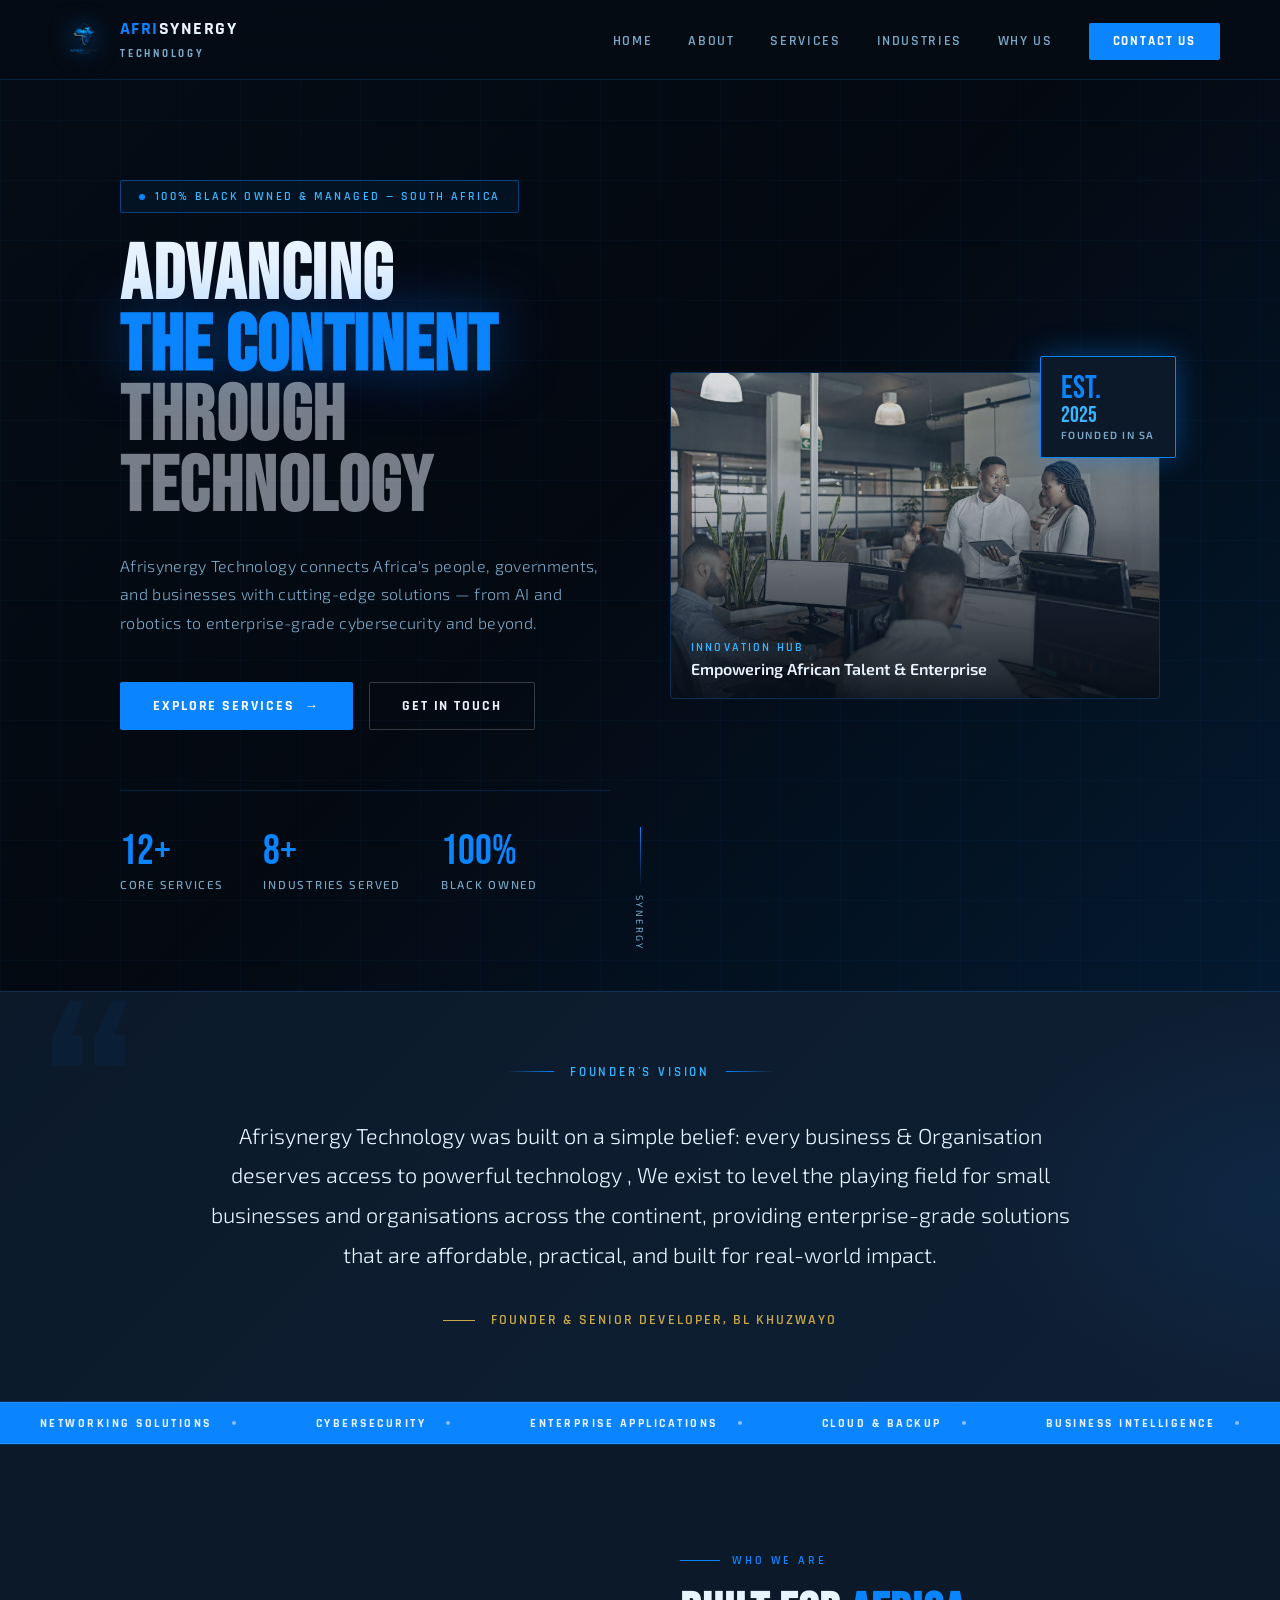
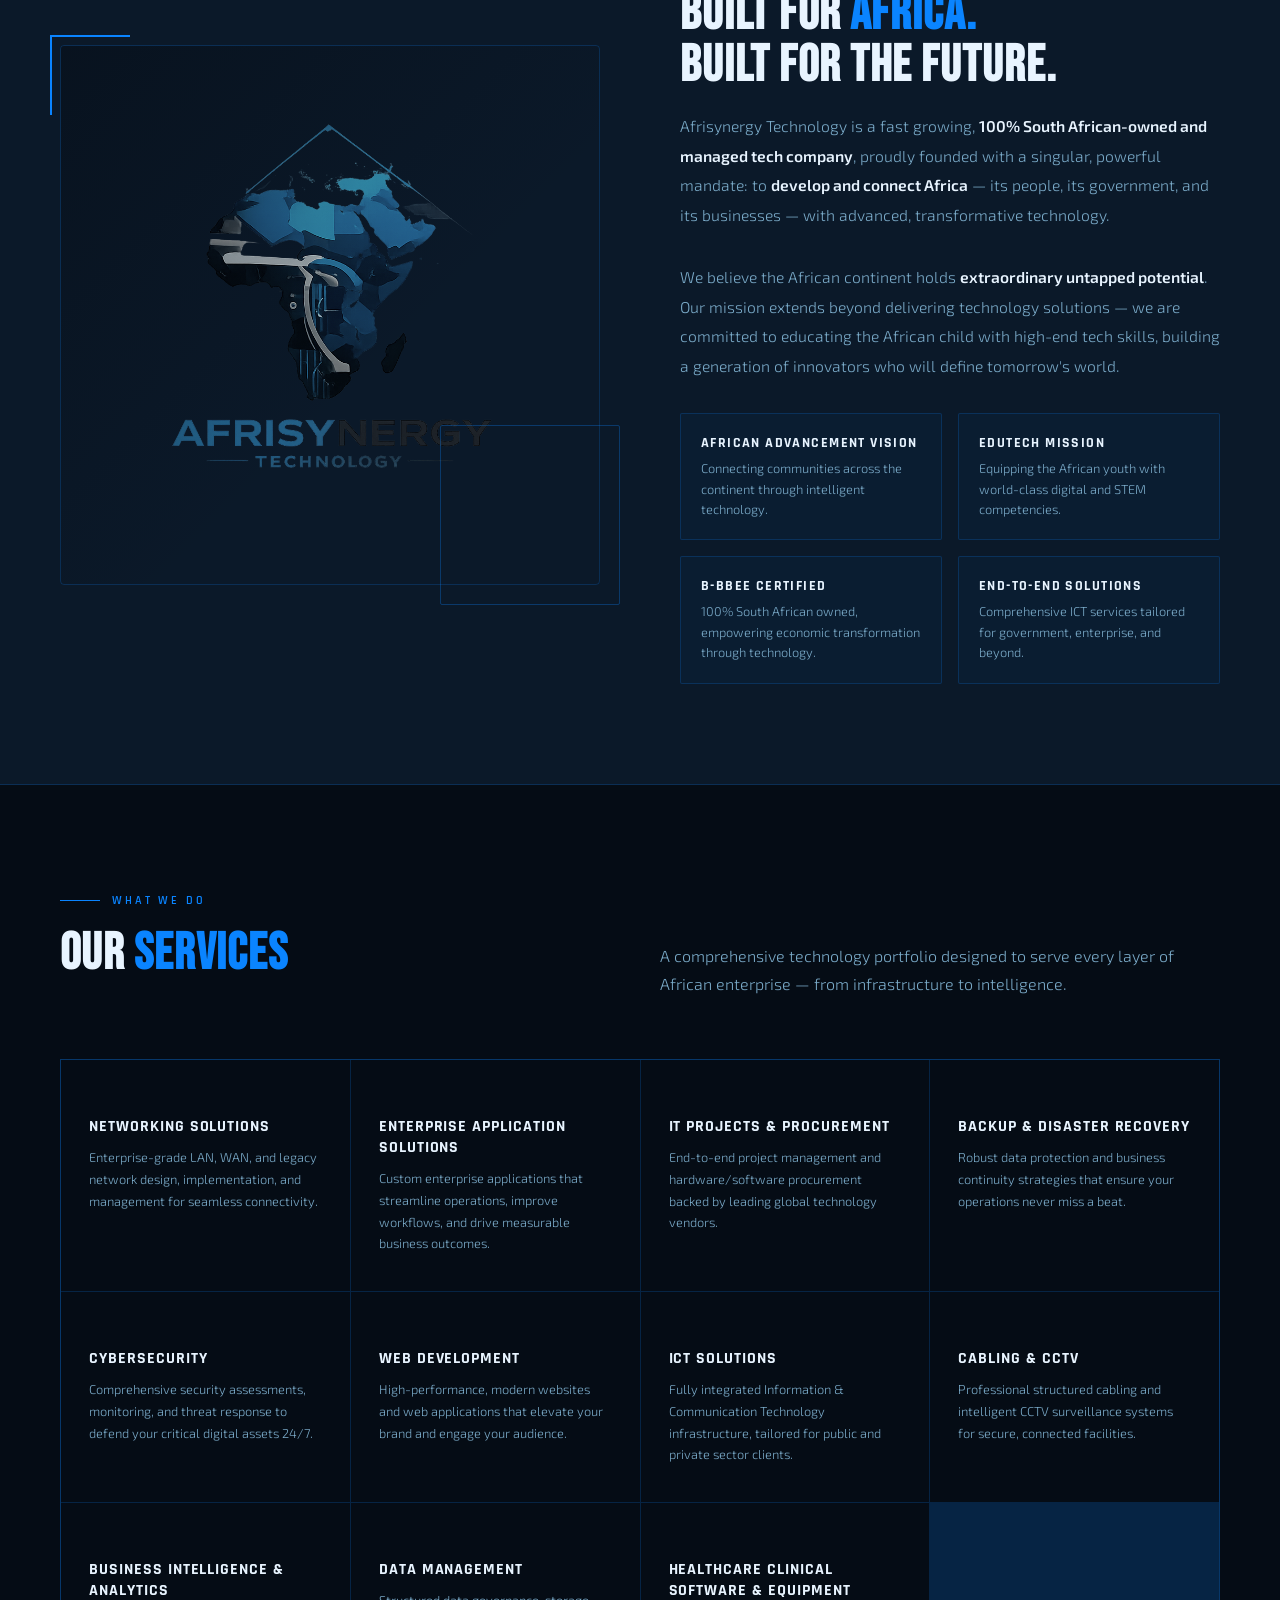
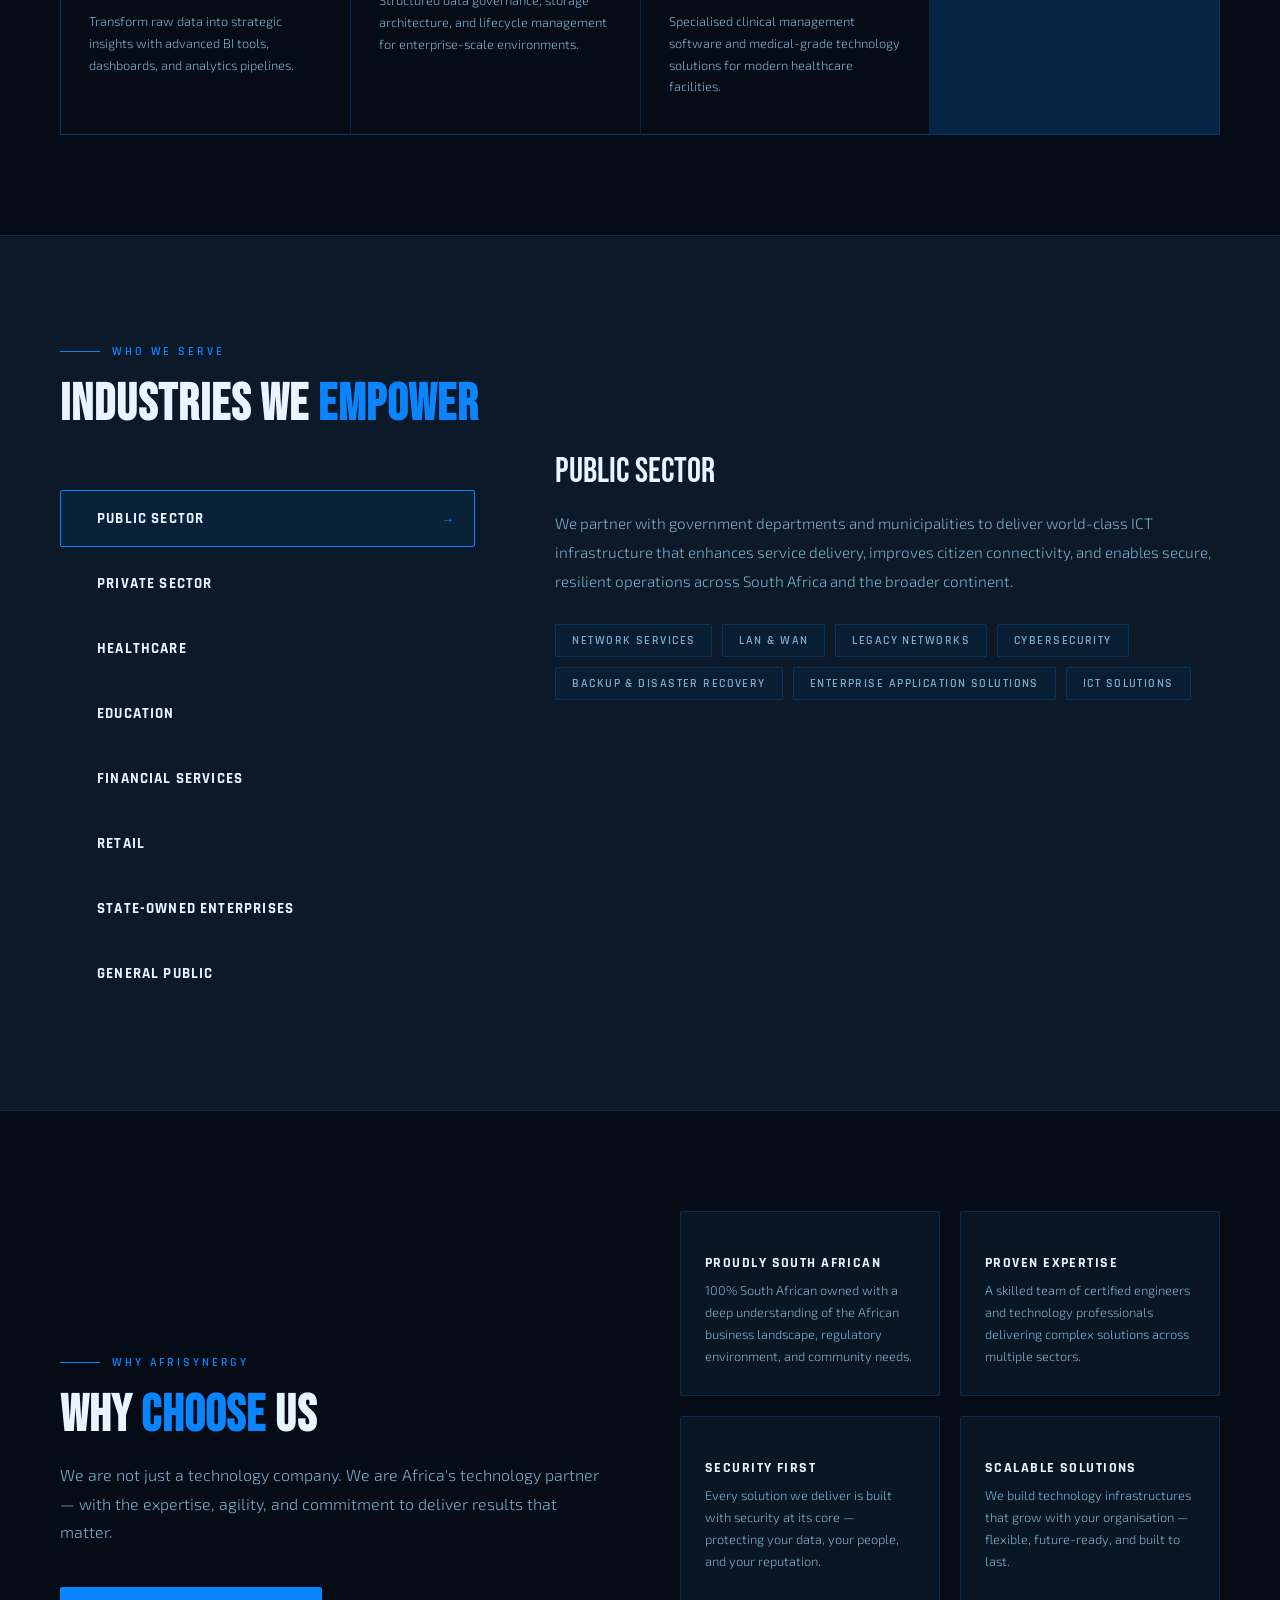
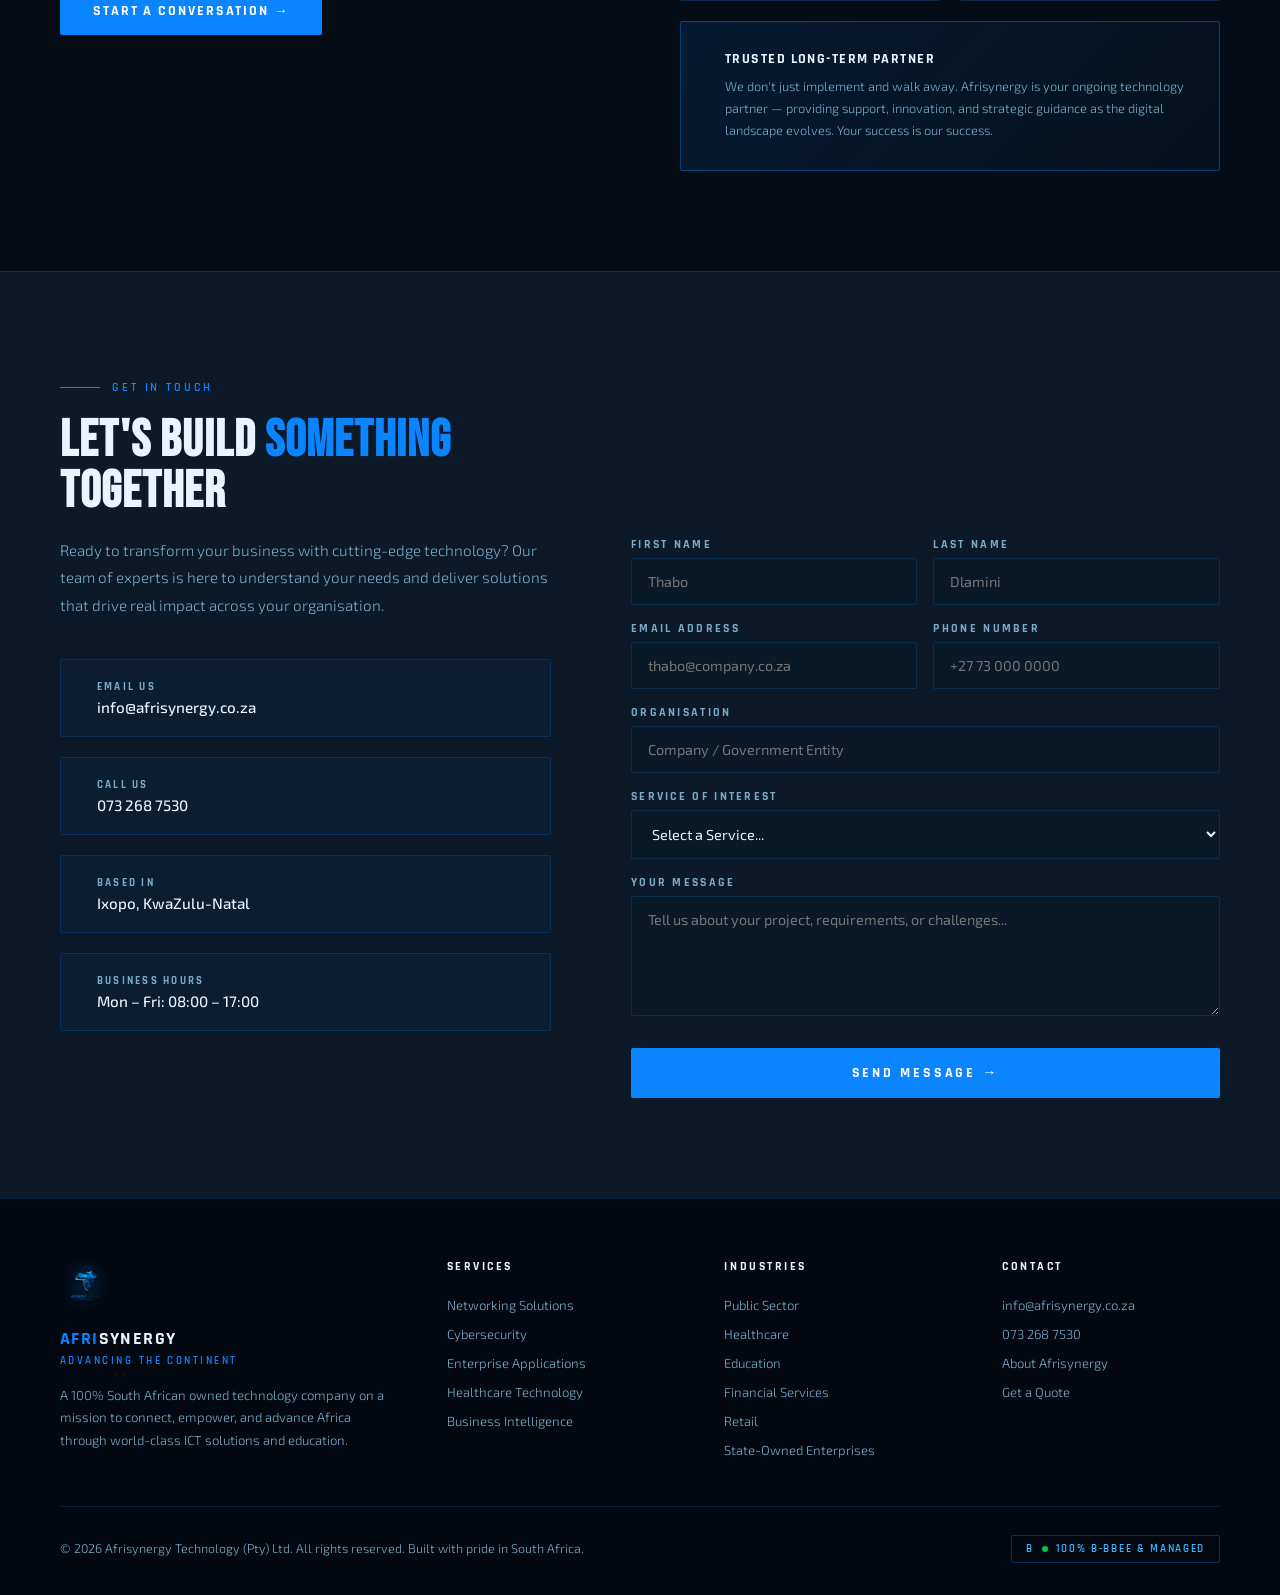
==== commit f16a2983: "Update print statement from 'Hello' to 'Goodbye'" ====
--- a/index.html
+++ b/index.html
@@ -21,7 +21,7 @@
   <meta property="og:title"
     content="Afrisynergy Technology | ICT Solutions &amp; Technology Services in South Africa" />
   <meta property="og:description"
-    content="100% Black-owned ICT company advancing Africa through cybersecurity, networking, enterprise applications, cloud, healthcare tech and more." />
+    content="100% South African owned ICT company advancing Africa through cybersecurity, networking, enterprise applications, cloud, healthcare tech and more." />
   <meta property="og:image" content="https://www.afrisynergy.co.za/Images/Africa-technology-IF.jpg" />
   <meta property="og:locale" content="en_ZA" />
   <meta property="og:site_name" content="Afrisynergy Technology" />
@@ -41,8 +41,8 @@
     "name": "Afrisynergy Technology (Pty) Ltd",
     "url": "https://www.afrisynergy.co.za",
     "logo": "https://www.afrisynergy.co.za/Images/afrisynergy logo.png",
-    "description": "100% Black-owned ICT company delivering cybersecurity, networking, enterprise applications, cloud, healthcare technology, and business intelligence across Africa.",
-    "foundingDate": "2026",
+    "description": "100% South African owned ICT company delivering cybersecurity, networking, enterprise applications, cloud, healthcare technology, and business intelligence across Africa.",
+    "foundingDate": "2025",
     "areaServed": "ZA",
     "address": {
       "@type": "PostalAddress",
@@ -228,7 +228,7 @@
               <div class="section-tag-line"></div><span>Who We Are</span>
             </div>
             <h2 class="section-title">Built for <em>Africa.</em><br />Built for the Future.</h2>
-            <p class="about-body">Afrisynergy Technology is a fast growing, <strong>100% Black-owned and managed tech company</strong>,
+            <p class="about-body">Afrisynergy Technology is a fast growing, <strong>100% South African-owned and managed tech company</strong>,
               proudly founded with a singular, powerful mandate: to <strong>develop and connect Africa</strong>
               — its people, its government, and its businesses — with advanced, transformative technology.</p>
             <p class="about-body">We believe the African continent holds <strong>extraordinary untapped
@@ -610,7 +610,7 @@
         <img src="Images/afrisynergy logo.png" alt="Afrisynergy Logo" />
         <div class="footer-brand-name"><span>AFRI</span>SYNERGY</div>
         <div class="footer-tagline">Advancing the Continent</div>
-        <p class="footer-brand-text">A 100% Black-owned technology company on a mission to connect, empower, and advance
+        <p class="footer-brand-text">A 100% South African owned technology company on a mission to connect, empower, and advance
           Africa through world-class ICT solutions and education.</p>
       </div>
       <div>
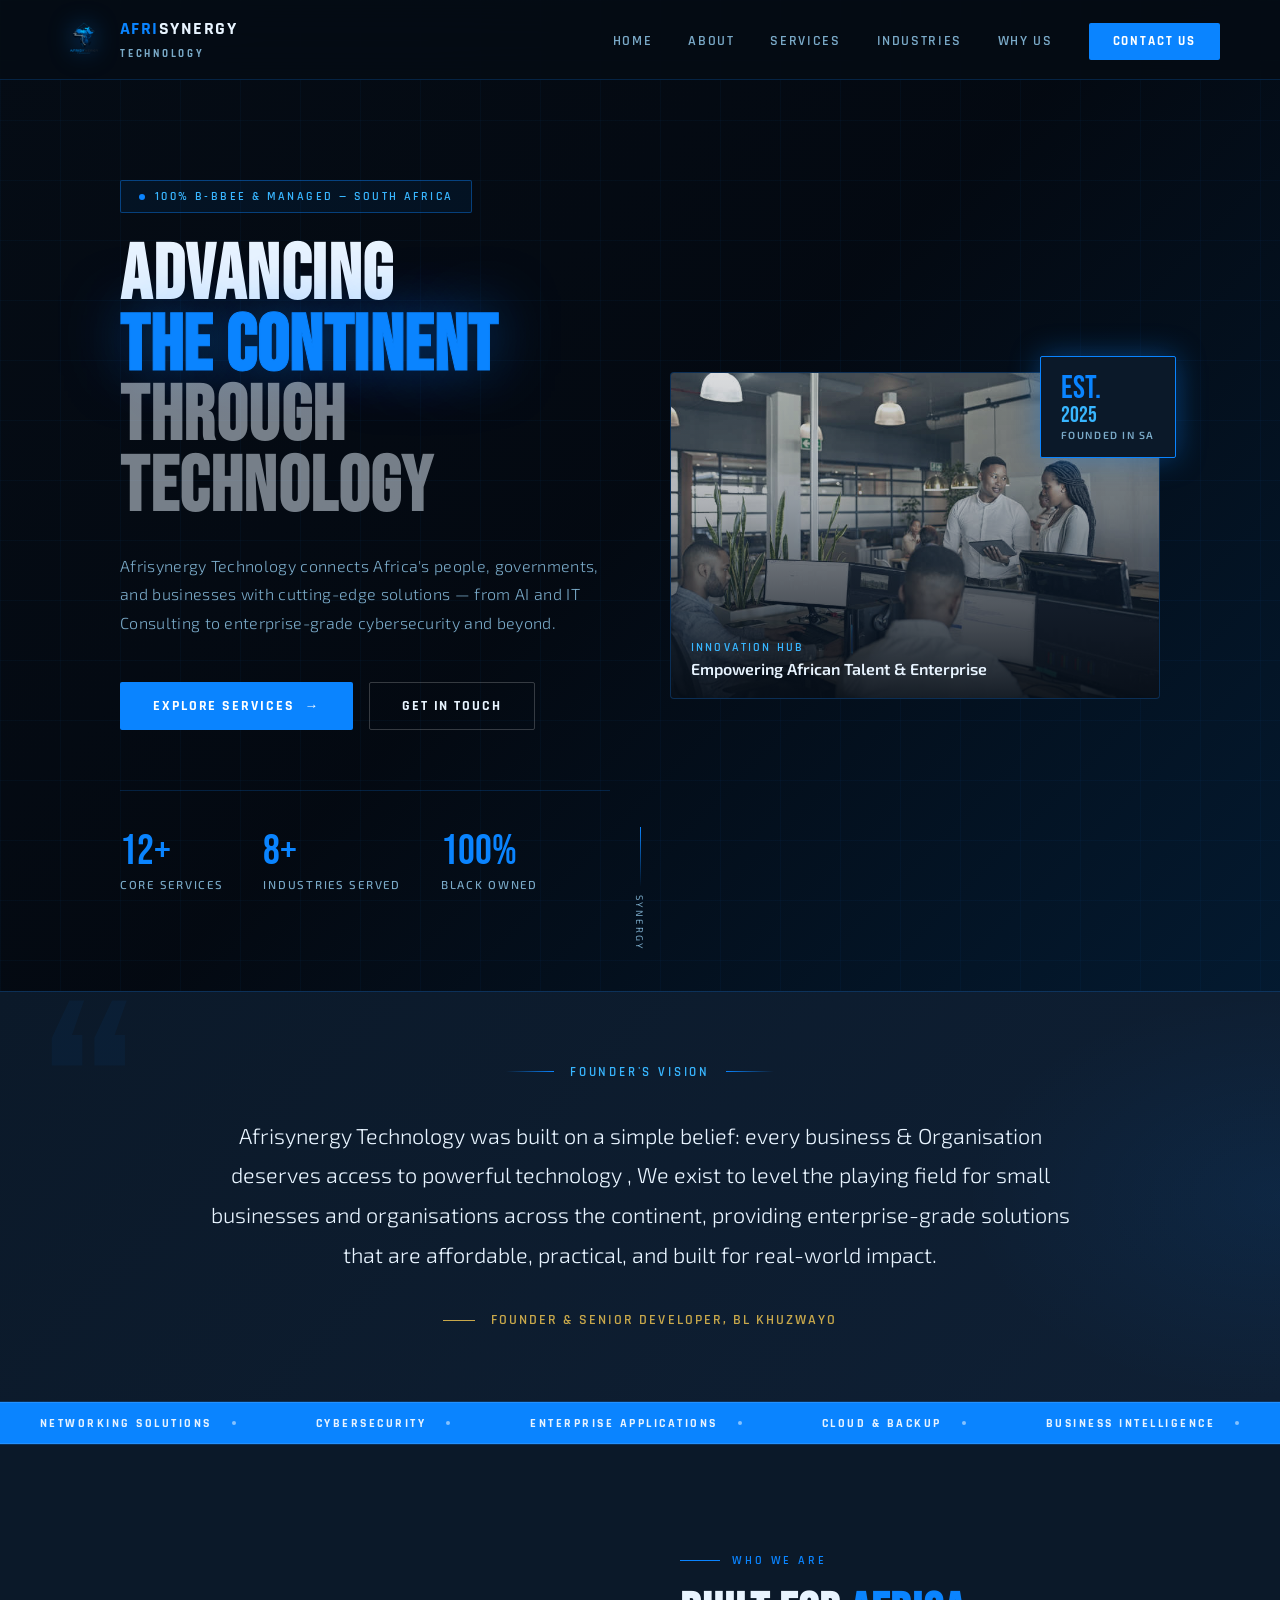
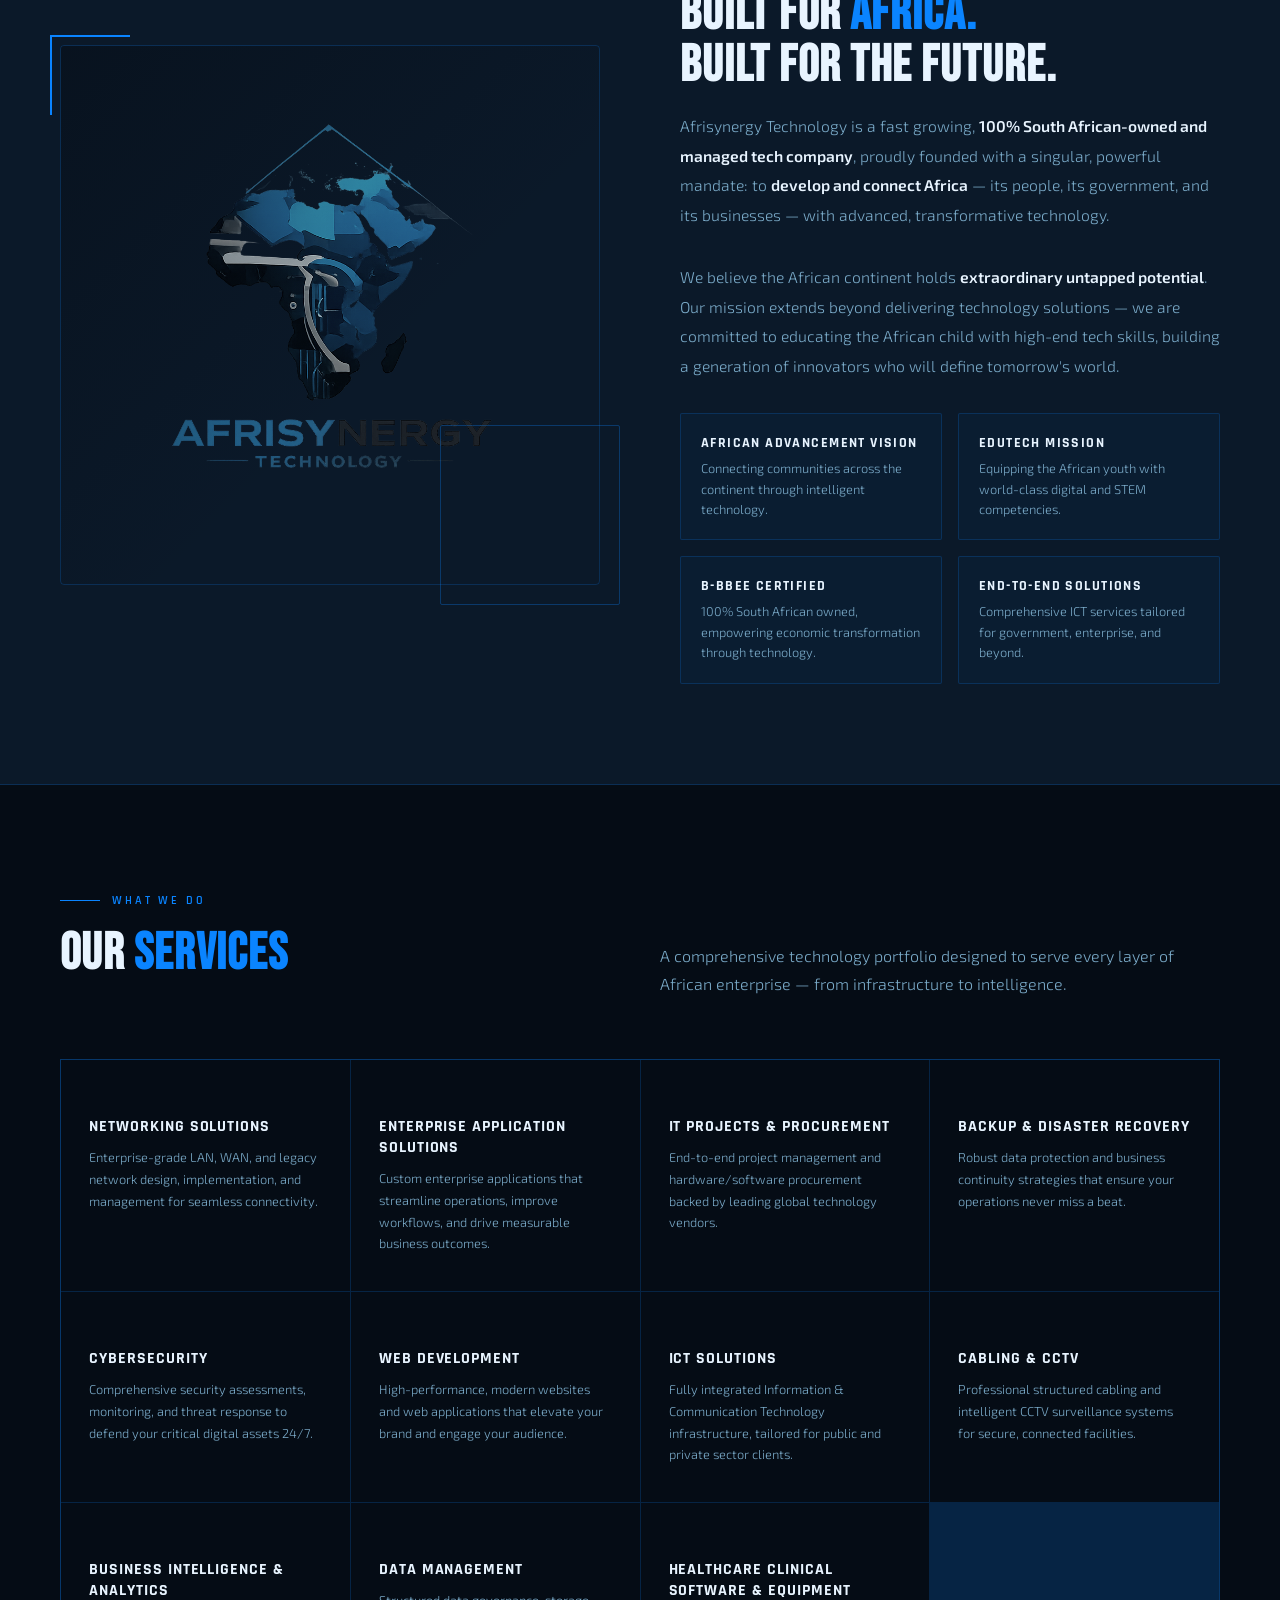
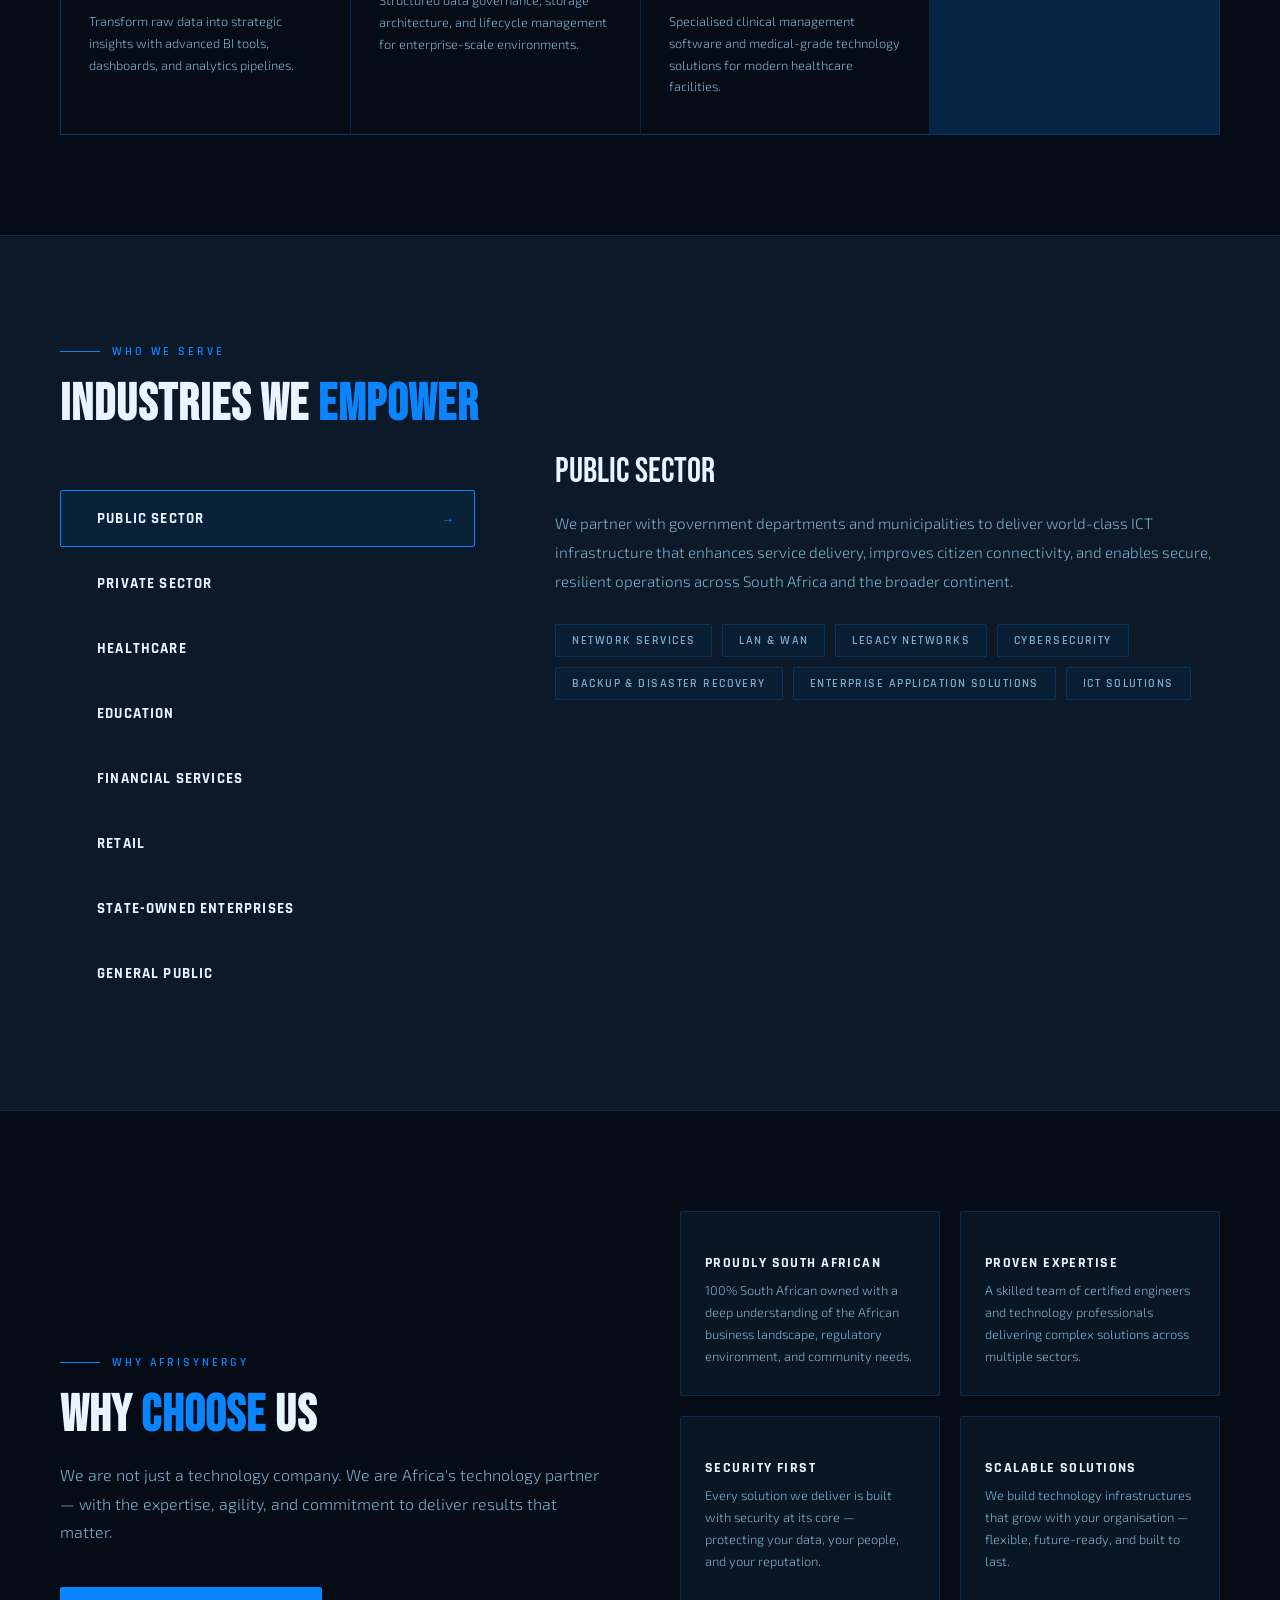
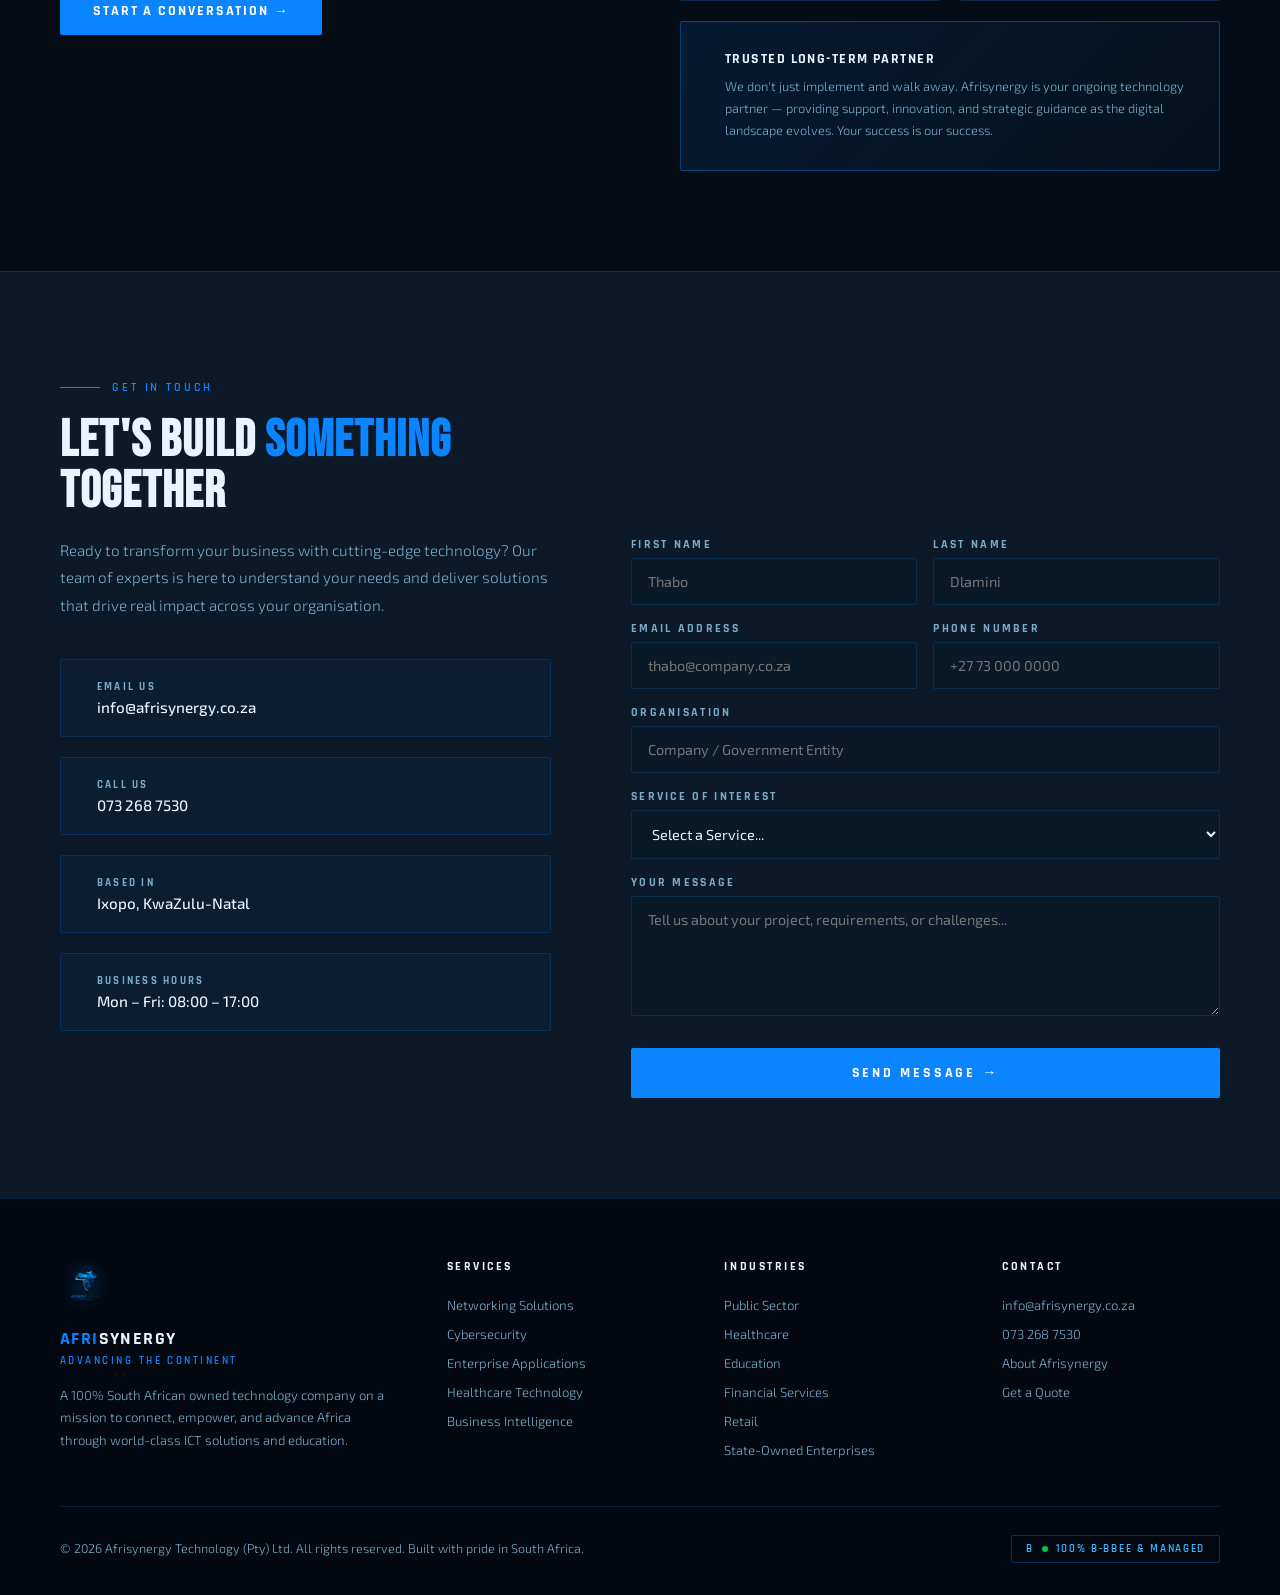
==== commit d9e72ce0: "Update fmt.Println message from 'Hello' to 'Goodbye'" ====
--- a/index.html
+++ b/index.html
@@ -114,7 +114,7 @@
         <div class="hero-left">
           <div class="hero-tag">
             <div class="hero-tag-dot"></div>
-            <span>100% Black Owned &amp; Managed &mdash; South Africa</span>
+            <span>100% B-BBEE &amp; Managed &mdash; South Africa</span>
           </div>
           <h1 class="hero-headline">
             <div class="line1">ADVANCING</div>
@@ -122,7 +122,7 @@
             <div class="line3">THROUGH TECHNOLOGY</div>
           </h1>
           <p class="hero-sub">Afrisynergy Technology connects Africa's people, governments, and businesses with
-            cutting-edge solutions — from AI and robotics to enterprise-grade cybersecurity and beyond.</p>
+            cutting-edge solutions — from AI and IT Consulting to enterprise-grade cybersecurity and beyond.</p>
           <div class="hero-actions">
             <a href="#services" class="btn-primary"><span>Explore Services</span><span>→</span></a>
             <a href="#contact" class="btn-outline"><span>Get in Touch</span></a>
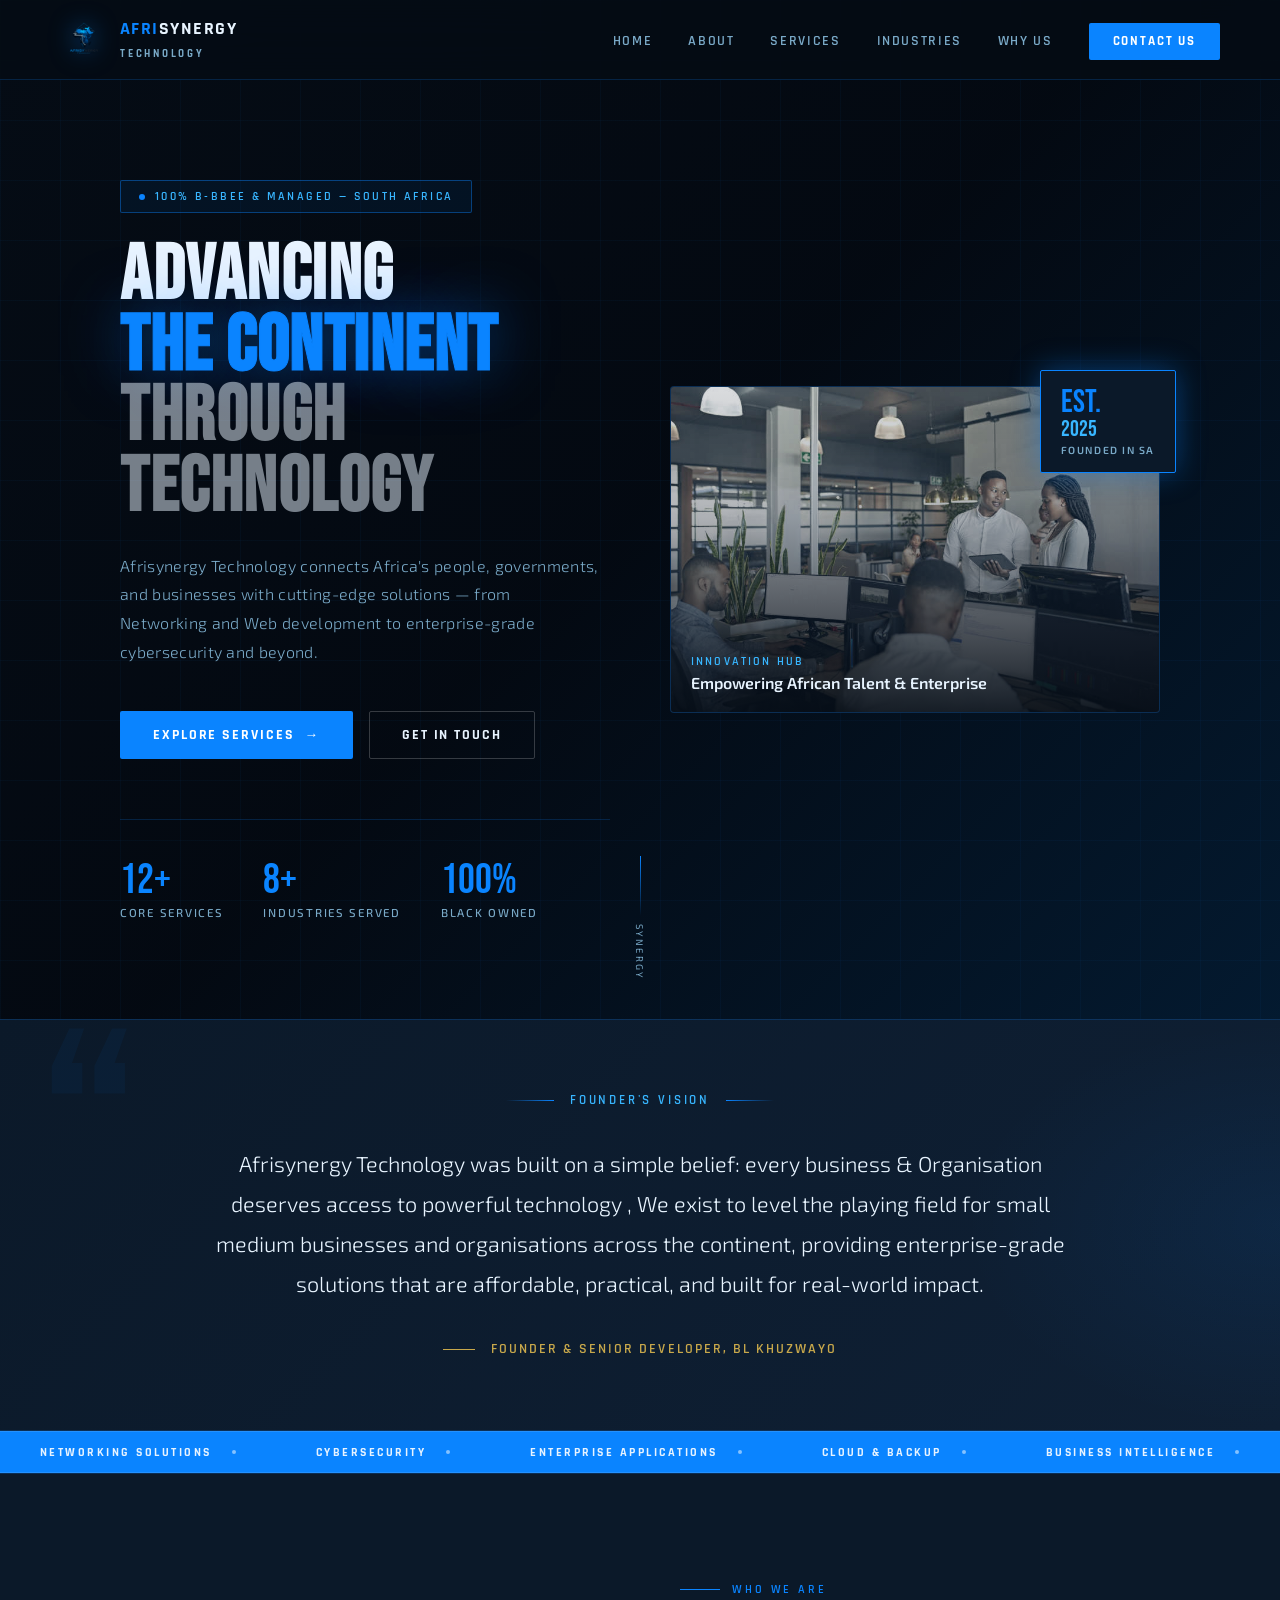
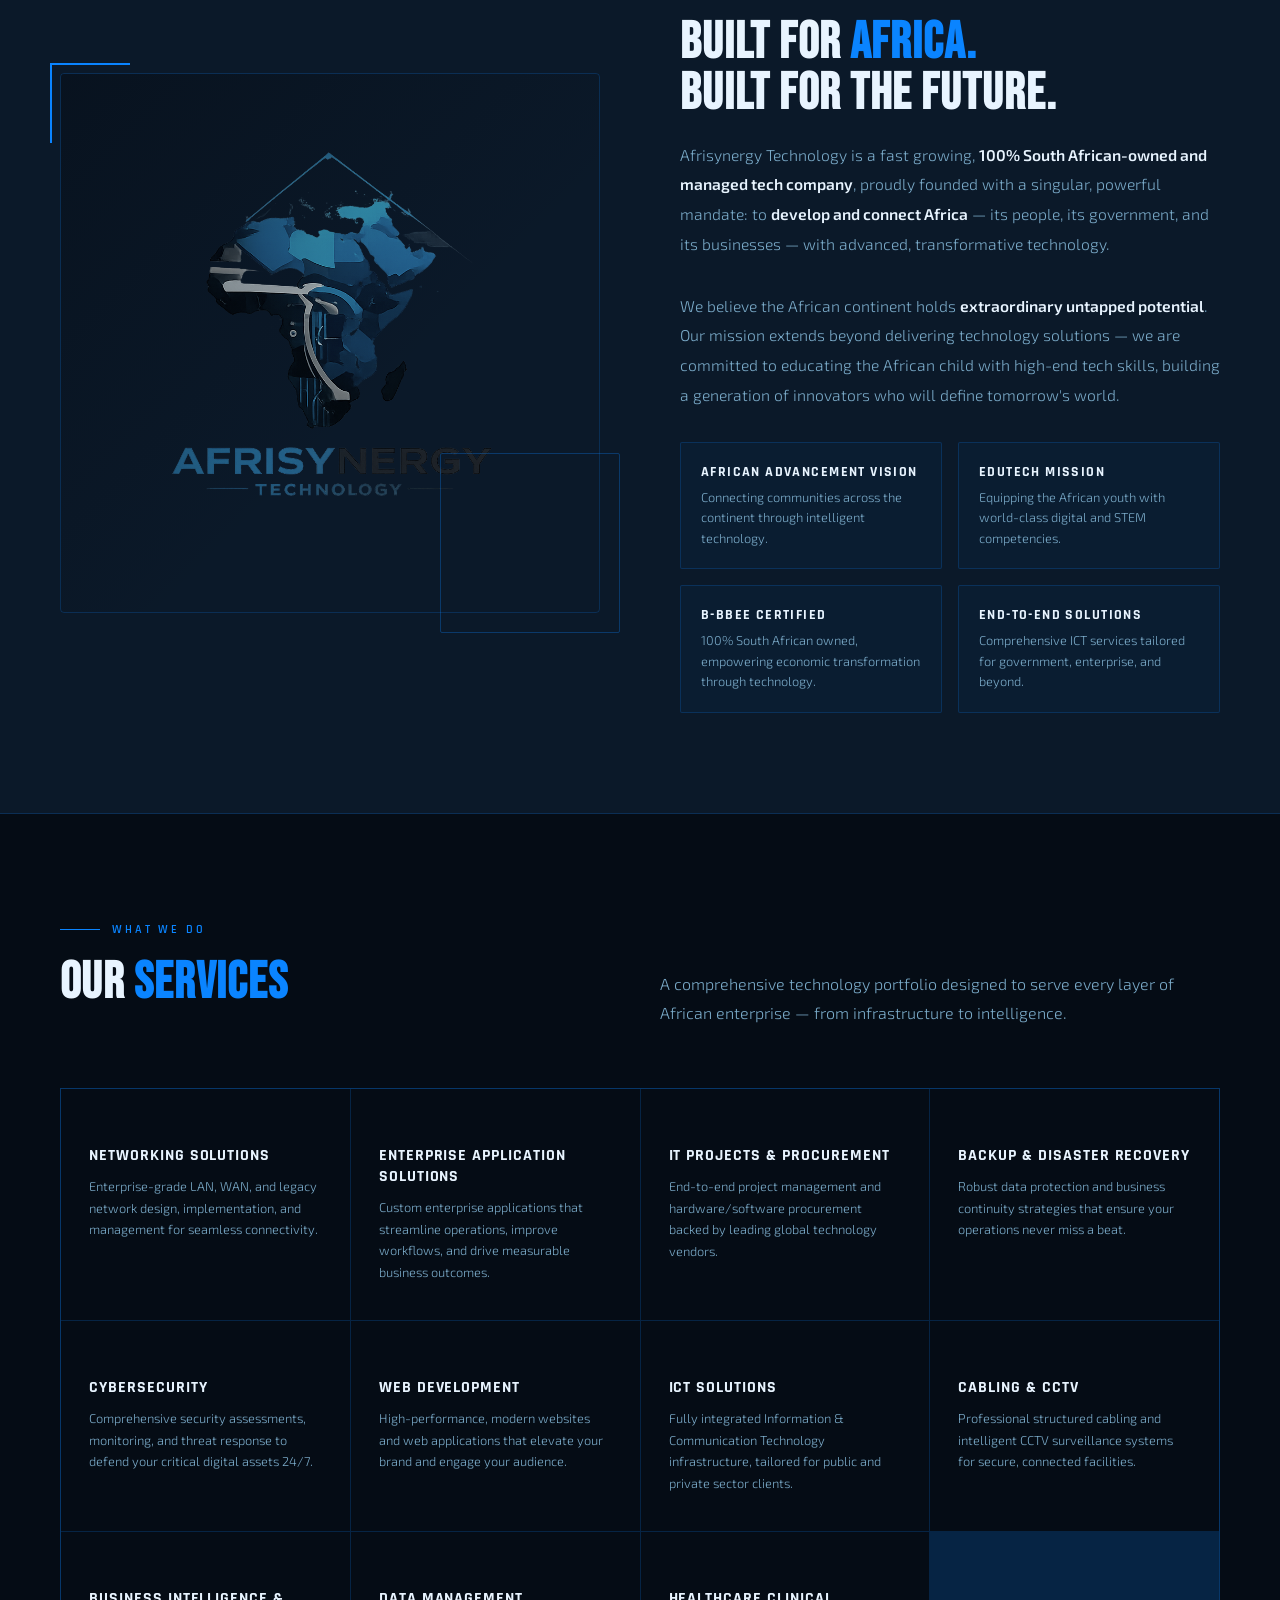
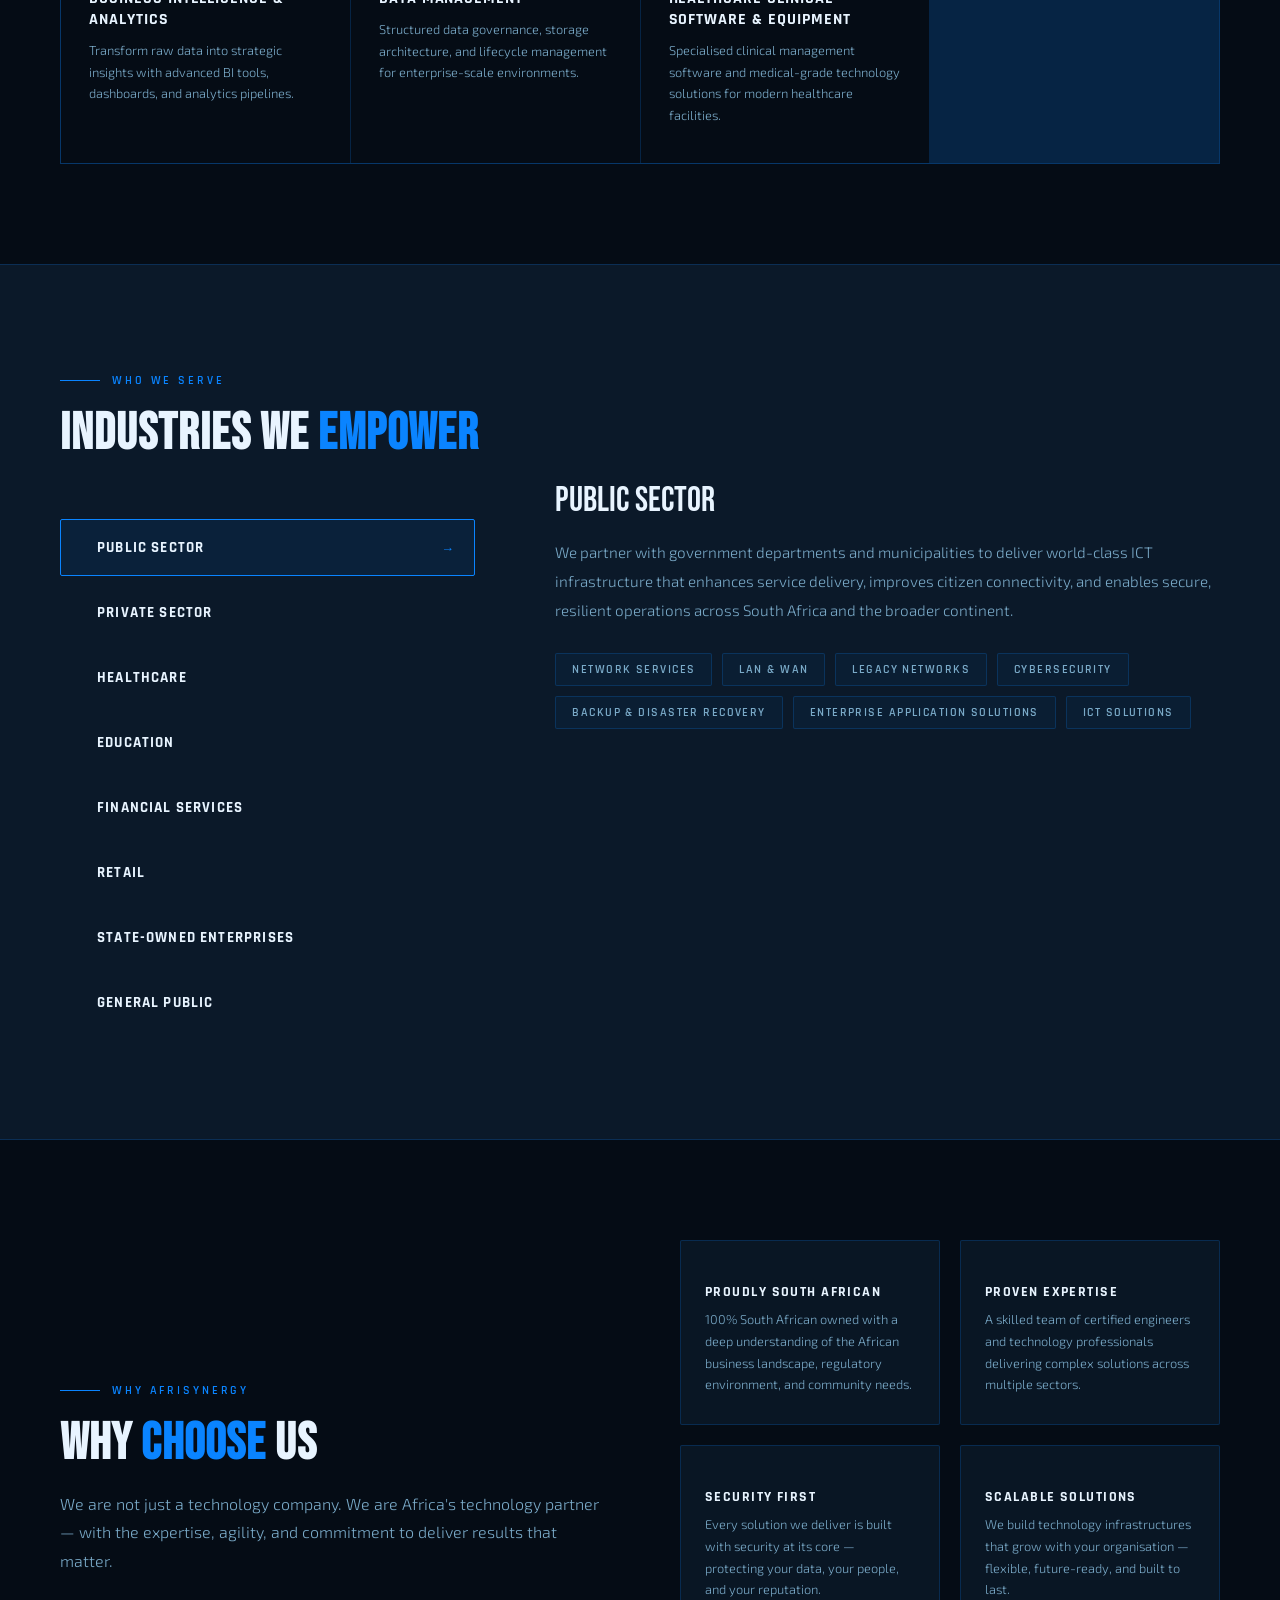
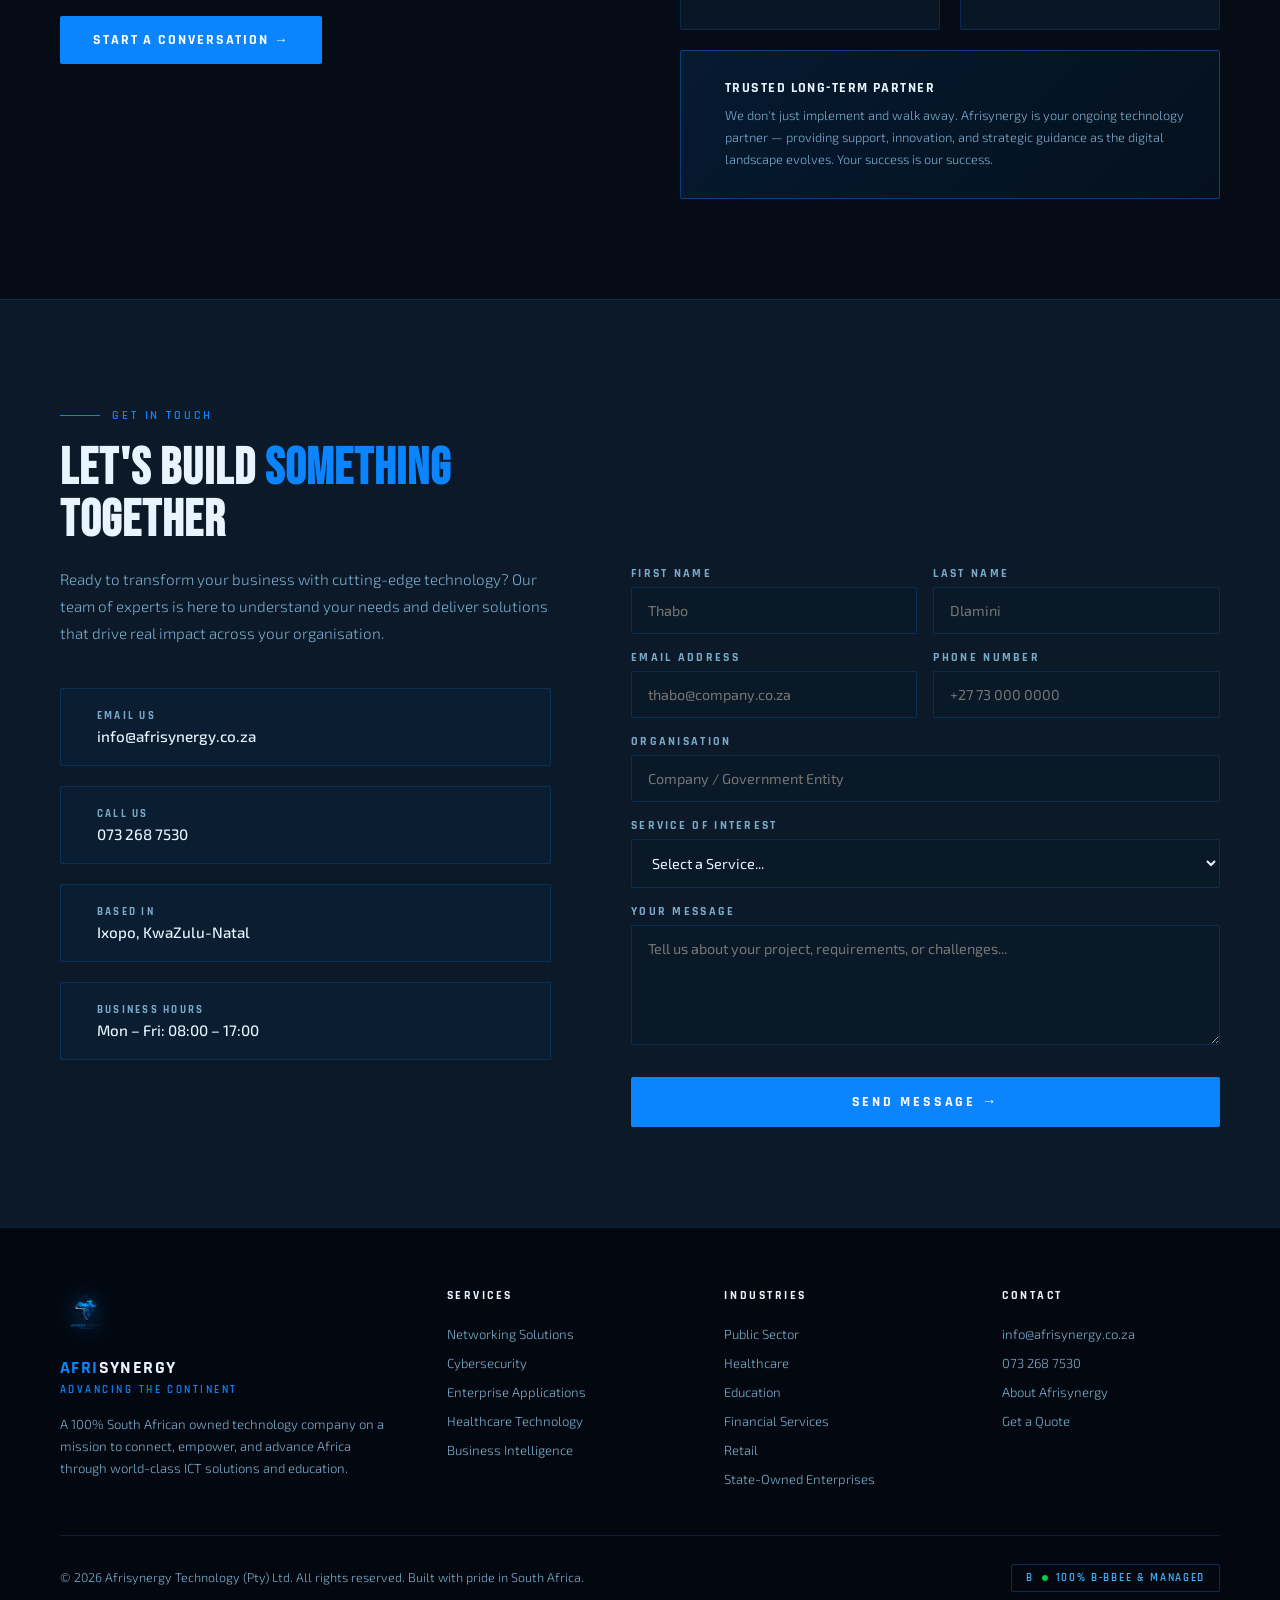
==== commit e43c930c: "Update index.html" ====
--- a/index.html
+++ b/index.html
@@ -6,9 +6,9 @@
   <meta name="viewport" content="width=device-width, initial-scale=1.0" />
 
   <!-- Primary SEO Meta Tags -->
-  <title>Afrisynergy Technology | ICT Solutions &amp; Technology Services in South Africa</title>
+  <title>Afrisynergy Technology | ICT Solutions &amp; Technology Services in Ixopo, South Africa</title>
   <meta name="description"
-    content="Afrisynergy Technology is a 100% B-BBEE ICT company based in South Africa delivering cybersecurity, networking, cloud, enterprise applications, healthcare tech, web development, and business intelligence solutions across Africa." />
+    content="Afrisynergy Technology is a 100% B-BBEE ICT company based in the Harry Gwala District, South Africa delivering cybersecurity, networking, cloud, enterprise applications, healthcare tech, web development, and business intelligence solutions across Africa." />
   <meta name="keywords"
     content="ICT solutions South Africa, cybersecurity South Africa, networking solutions, enterprise applications, cloud backup, business intelligence, healthcare technology, web development, Black-owned technology company, B-BBEE ICT" />
   <meta name="author" content="Afrisynergy Technology (Pty) Ltd" />
@@ -122,7 +122,7 @@
             <div class="line3">THROUGH TECHNOLOGY</div>
           </h1>
           <p class="hero-sub">Afrisynergy Technology connects Africa's people, governments, and businesses with
-            cutting-edge solutions — from AI and IT Consulting to enterprise-grade cybersecurity and beyond.</p>
+            cutting-edge solutions — from Networking and Web development to enterprise-grade cybersecurity and beyond.</p>
           <div class="hero-actions">
             <a href="#services" class="btn-primary"><span>Explore Services</span><span>→</span></a>
             <a href="#contact" class="btn-outline"><span>Get in Touch</span></a>
@@ -174,7 +174,7 @@
         <blockquote class="fv-quote">
           Afrisynergy Technology was built on a simple belief: every business & Organisation deserves access to powerful
           technology
-          , We exist to level the playing field for small businesses and organisations
+          , We exist to level the playing field for small medium businesses and organisations
           across the continent, providing enterprise-grade solutions that are affordable, practical, and built for
           real-world impact.
         </blockquote>
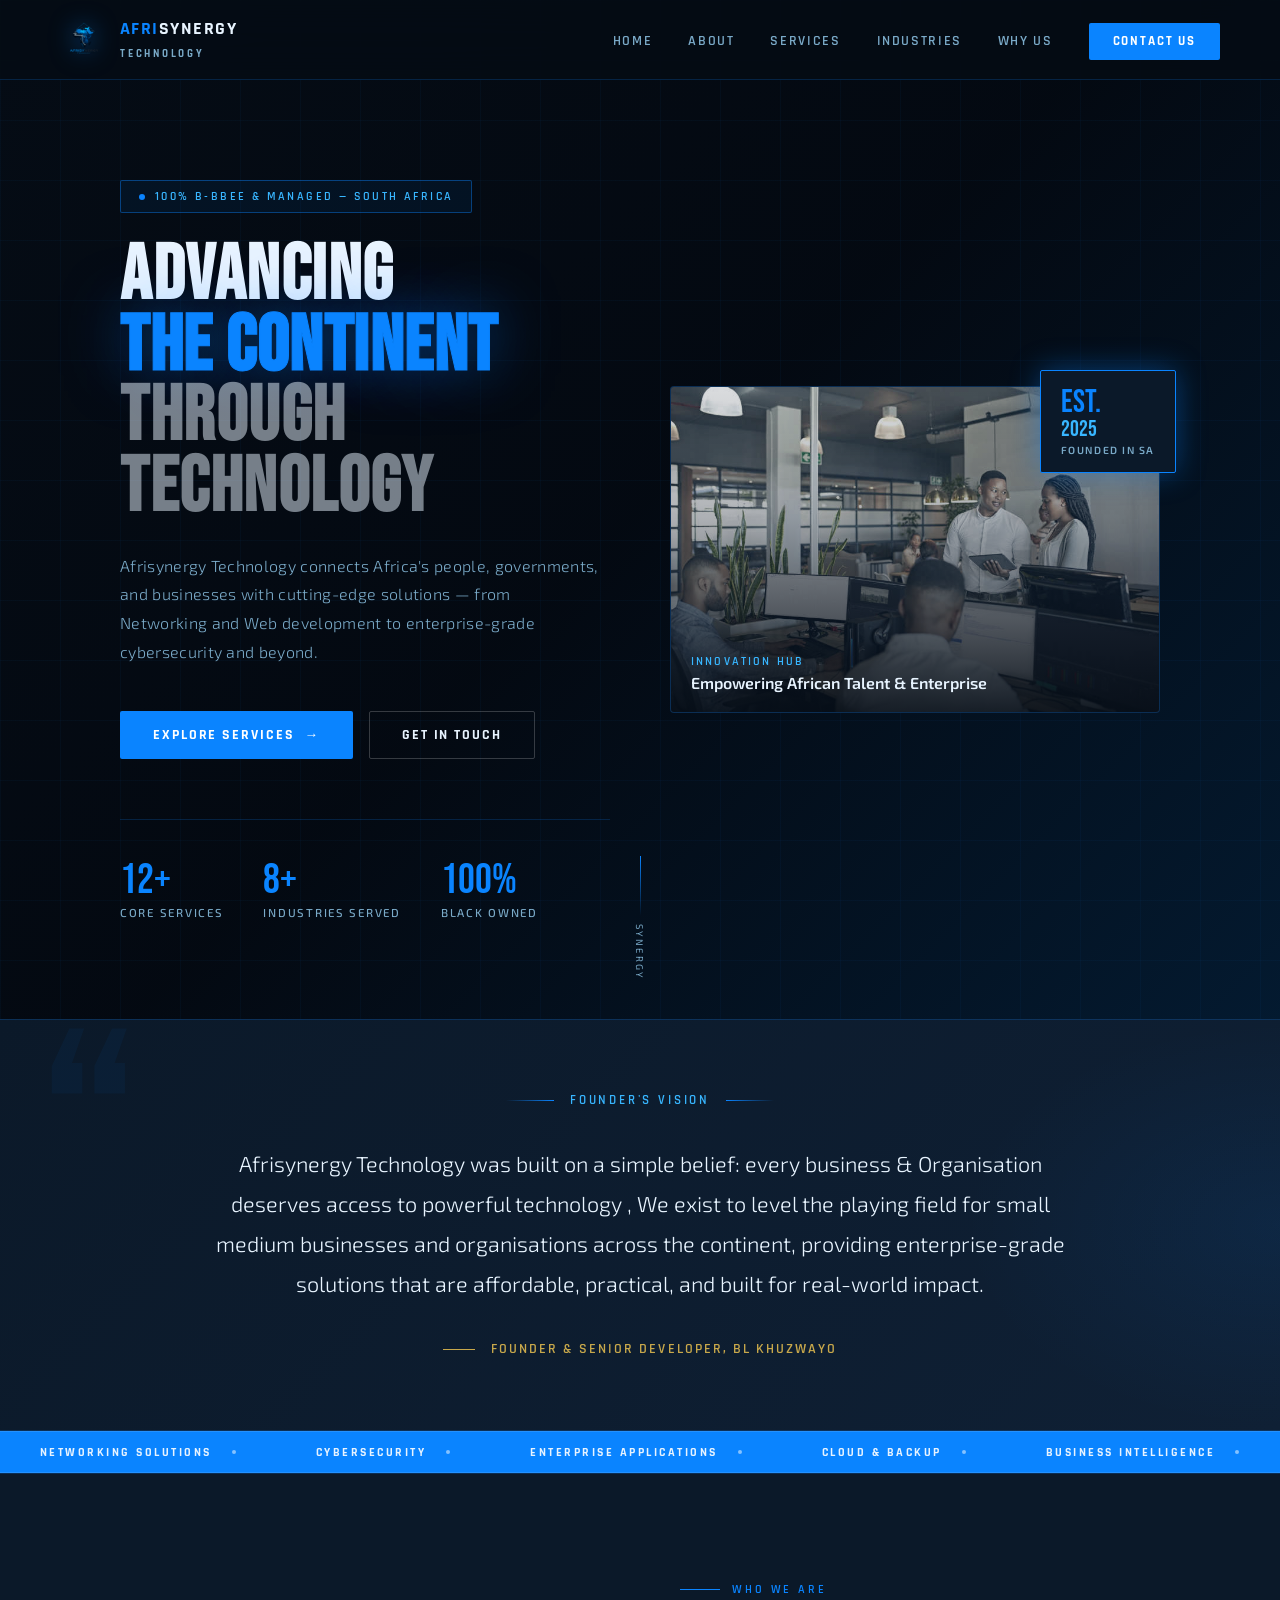
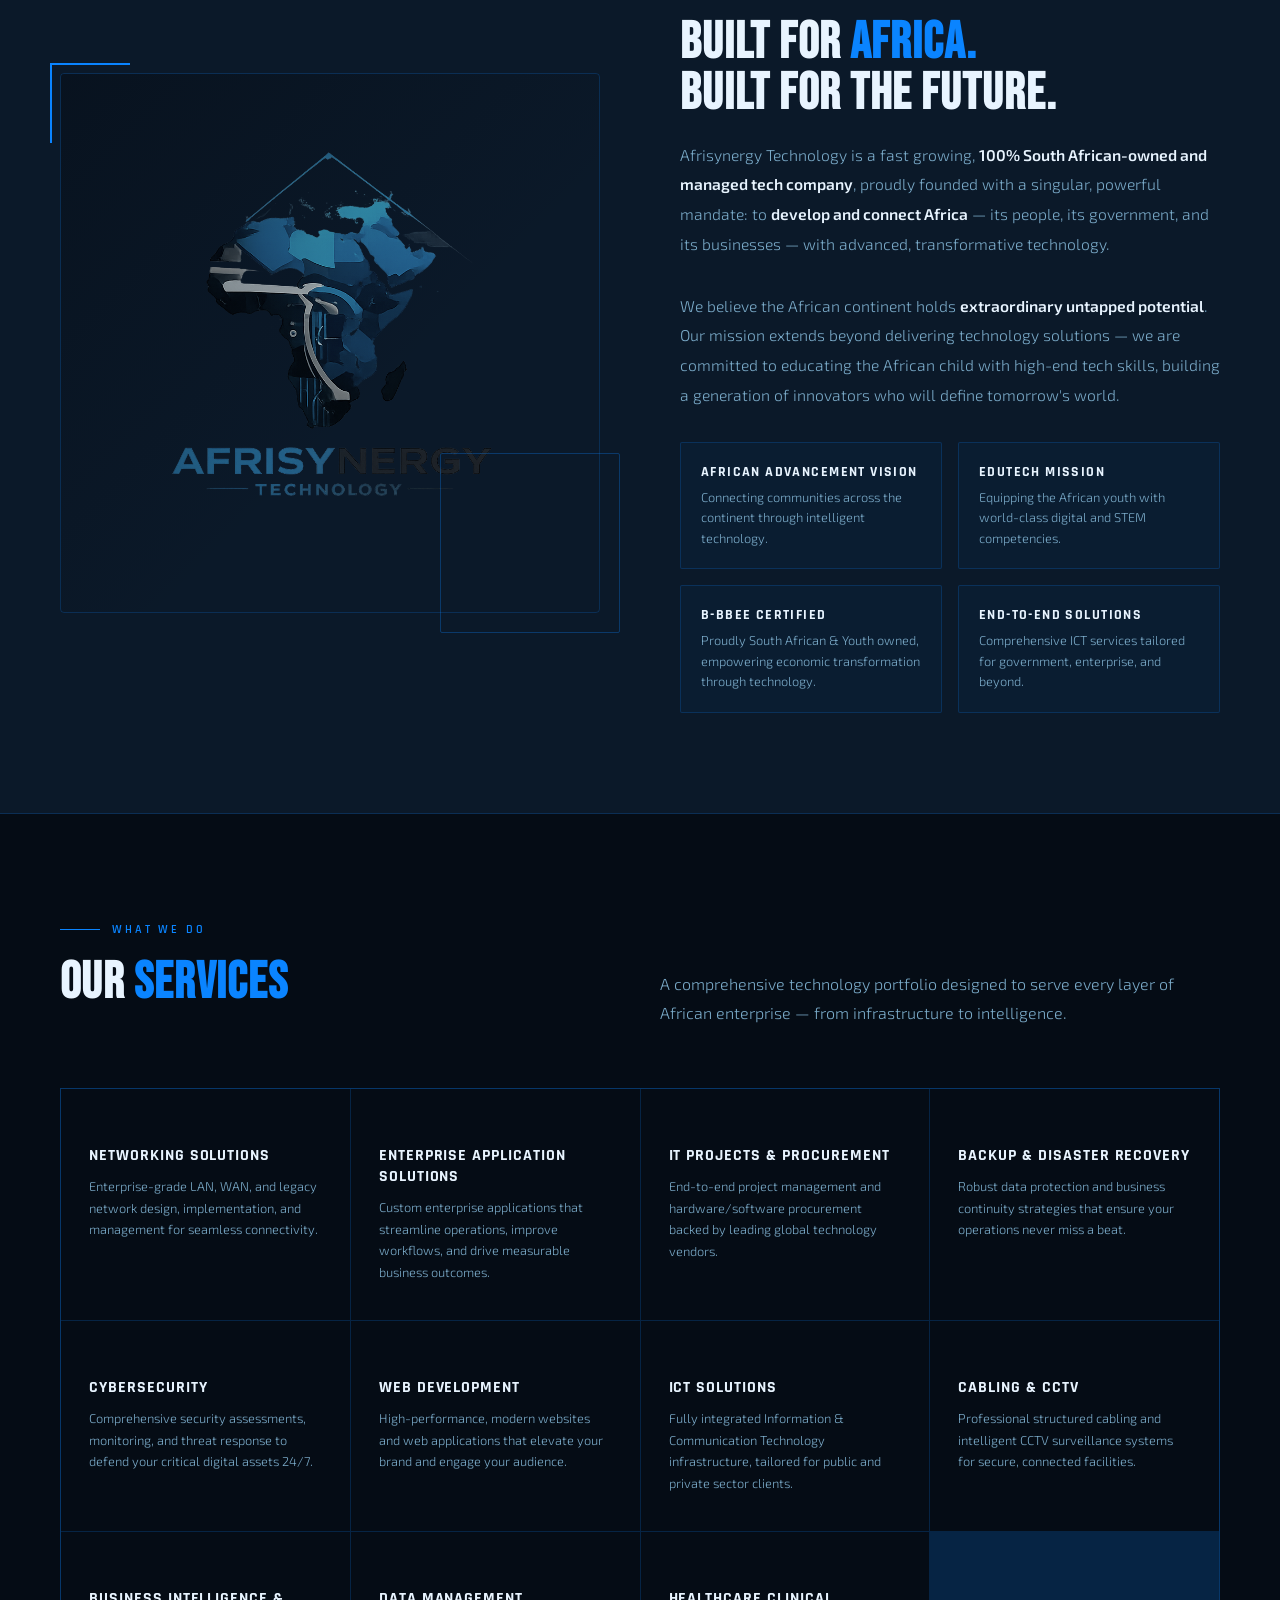
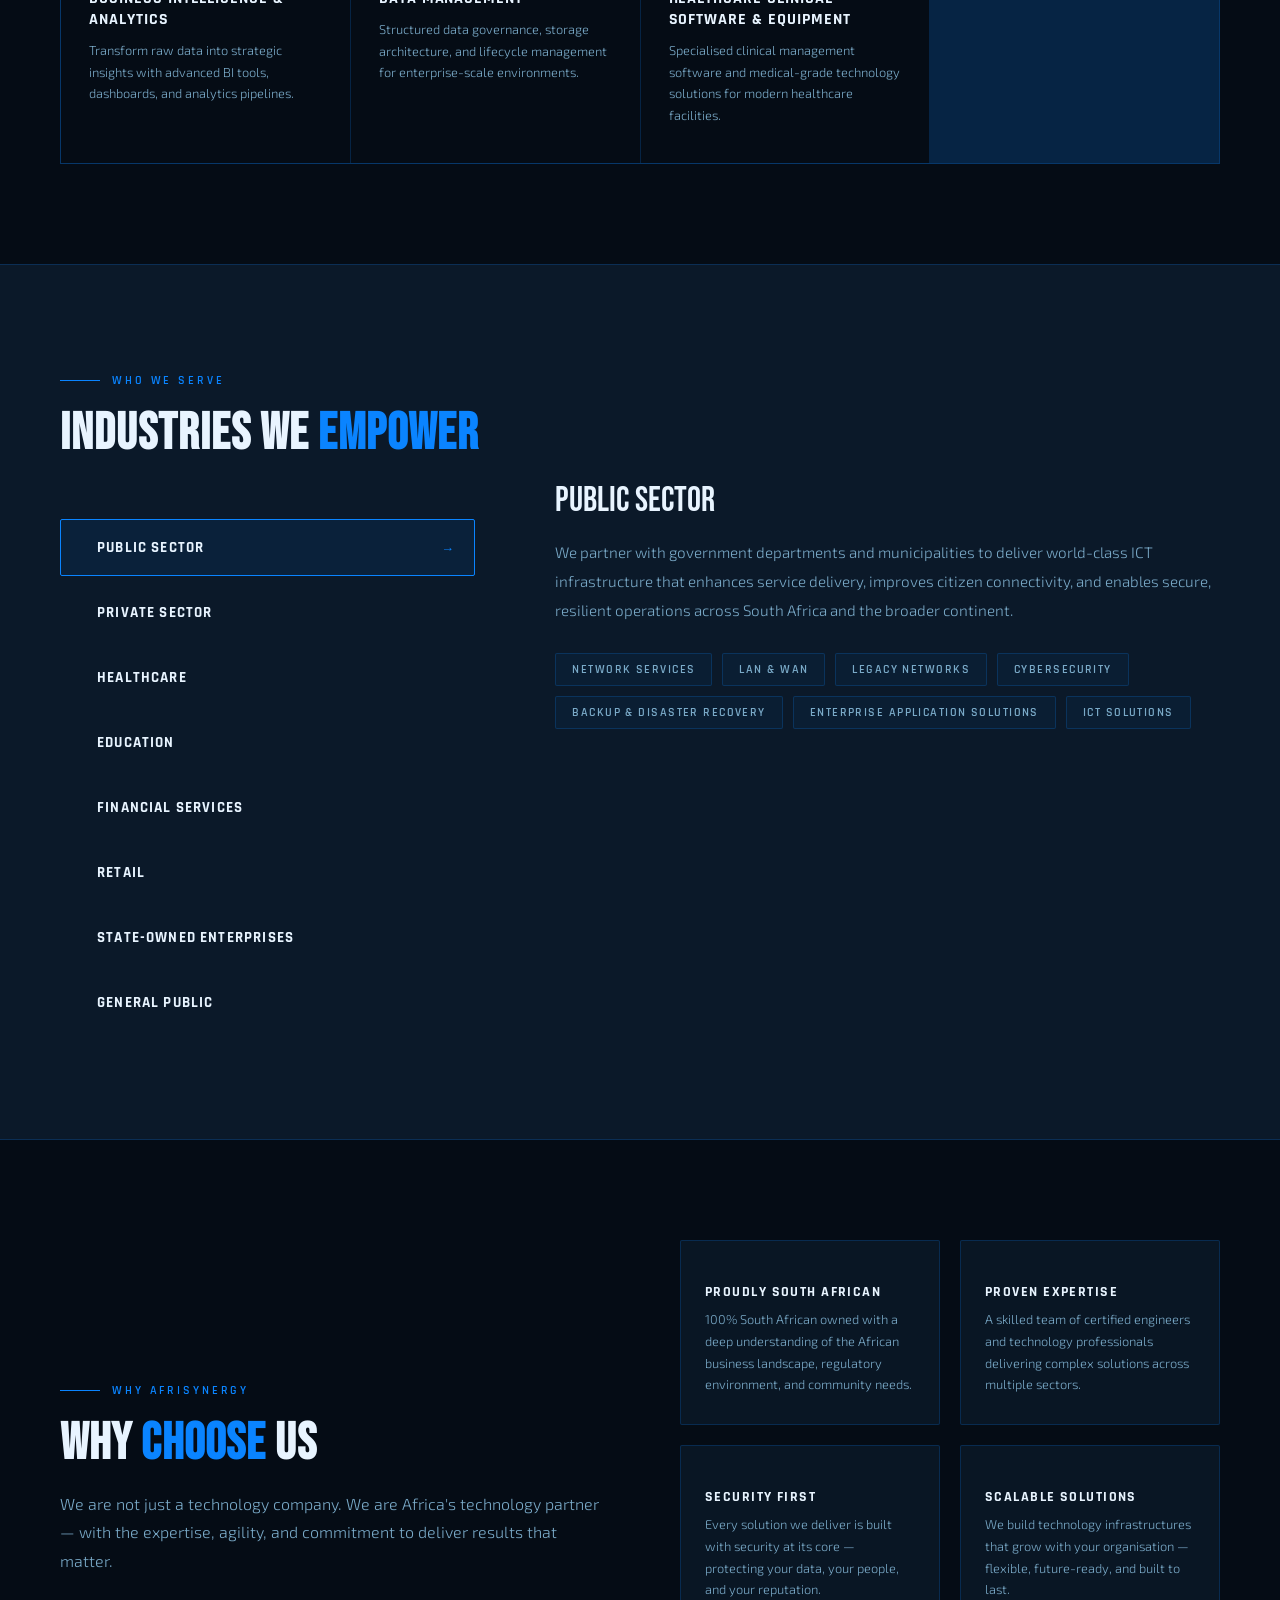
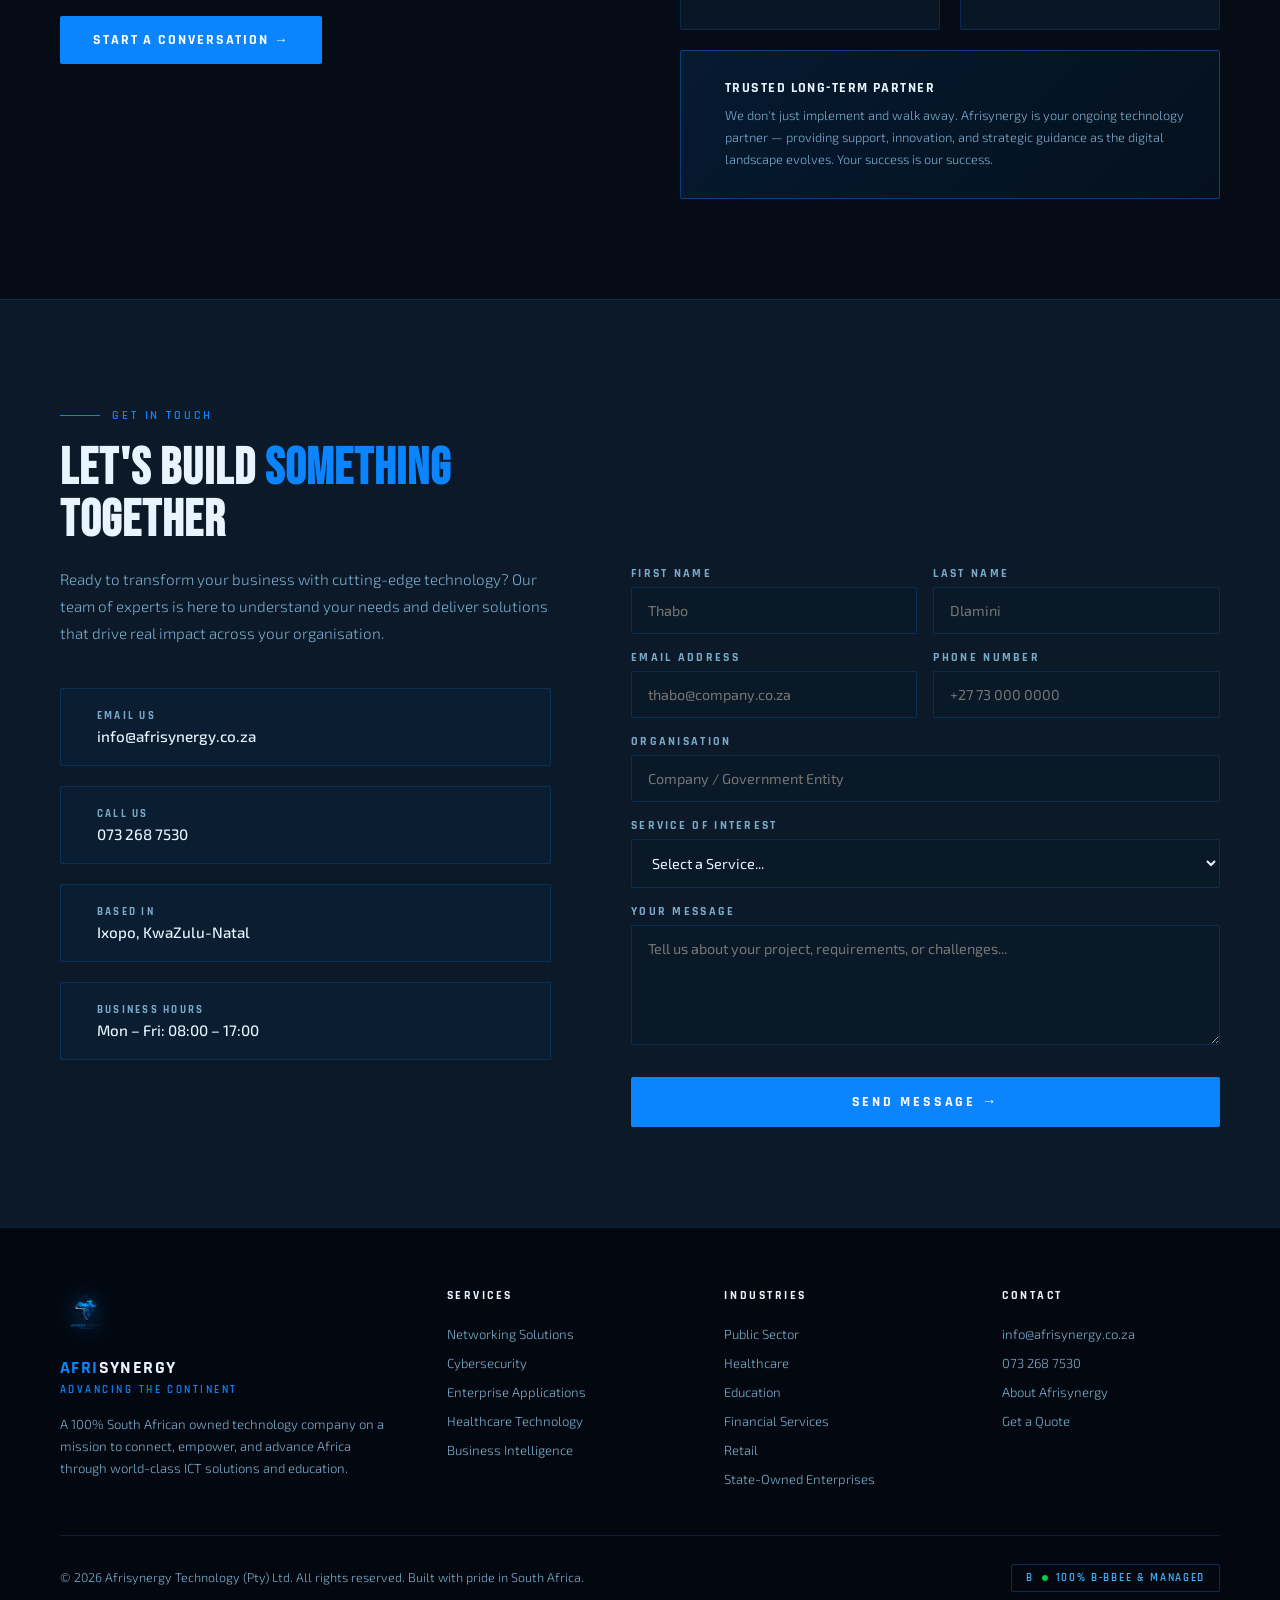
==== commit d7675392: "Update print statement from 'Hello' to 'Goodbye'" ====
--- a/index.html
+++ b/index.html
@@ -8,7 +8,7 @@
   <!-- Primary SEO Meta Tags -->
   <title>Afrisynergy Technology | ICT Solutions &amp; Technology Services in Ixopo, South Africa</title>
   <meta name="description"
-    content="Afrisynergy Technology is a 100% B-BBEE ICT company based in the Harry Gwala District, South Africa delivering cybersecurity, networking, cloud, enterprise applications, healthcare tech, web development, and business intelligence solutions across Africa." />
+    content="Afrisynergy Technology is a Proudly South African ICT company based in the Harry Gwala District, South Africa delivering cybersecurity, networking, cloud, enterprise applications, healthcare tech, web development, and business intelligence solutions across Africa." />
   <meta name="keywords"
     content="ICT solutions South Africa, cybersecurity South Africa, networking solutions, enterprise applications, cloud backup, business intelligence, healthcare technology, web development, Black-owned technology company, B-BBEE ICT" />
   <meta name="author" content="Afrisynergy Technology (Pty) Ltd" />
@@ -248,7 +248,7 @@
               </div>
               <div class="pillar">
                 <div class="pillar-title">B-BBEE Certified</div>
-                <div class="pillar-text">100% South African owned, empowering economic transformation through technology.</div>
+                <div class="pillar-text">Proudly South African & Youth owned, empowering economic transformation through technology.</div>
               </div>
               <div class="pillar">
                 <div class="pillar-title">End-to-End Solutions</div>
@@ -654,6 +654,7 @@
   </footer>
 
   <script src="script.js"></script>
+  <script src="https://platform.linkedin.com/badges/js/profile.js" async defer type="text/javascript"></script>
 </body>
 
 </html>
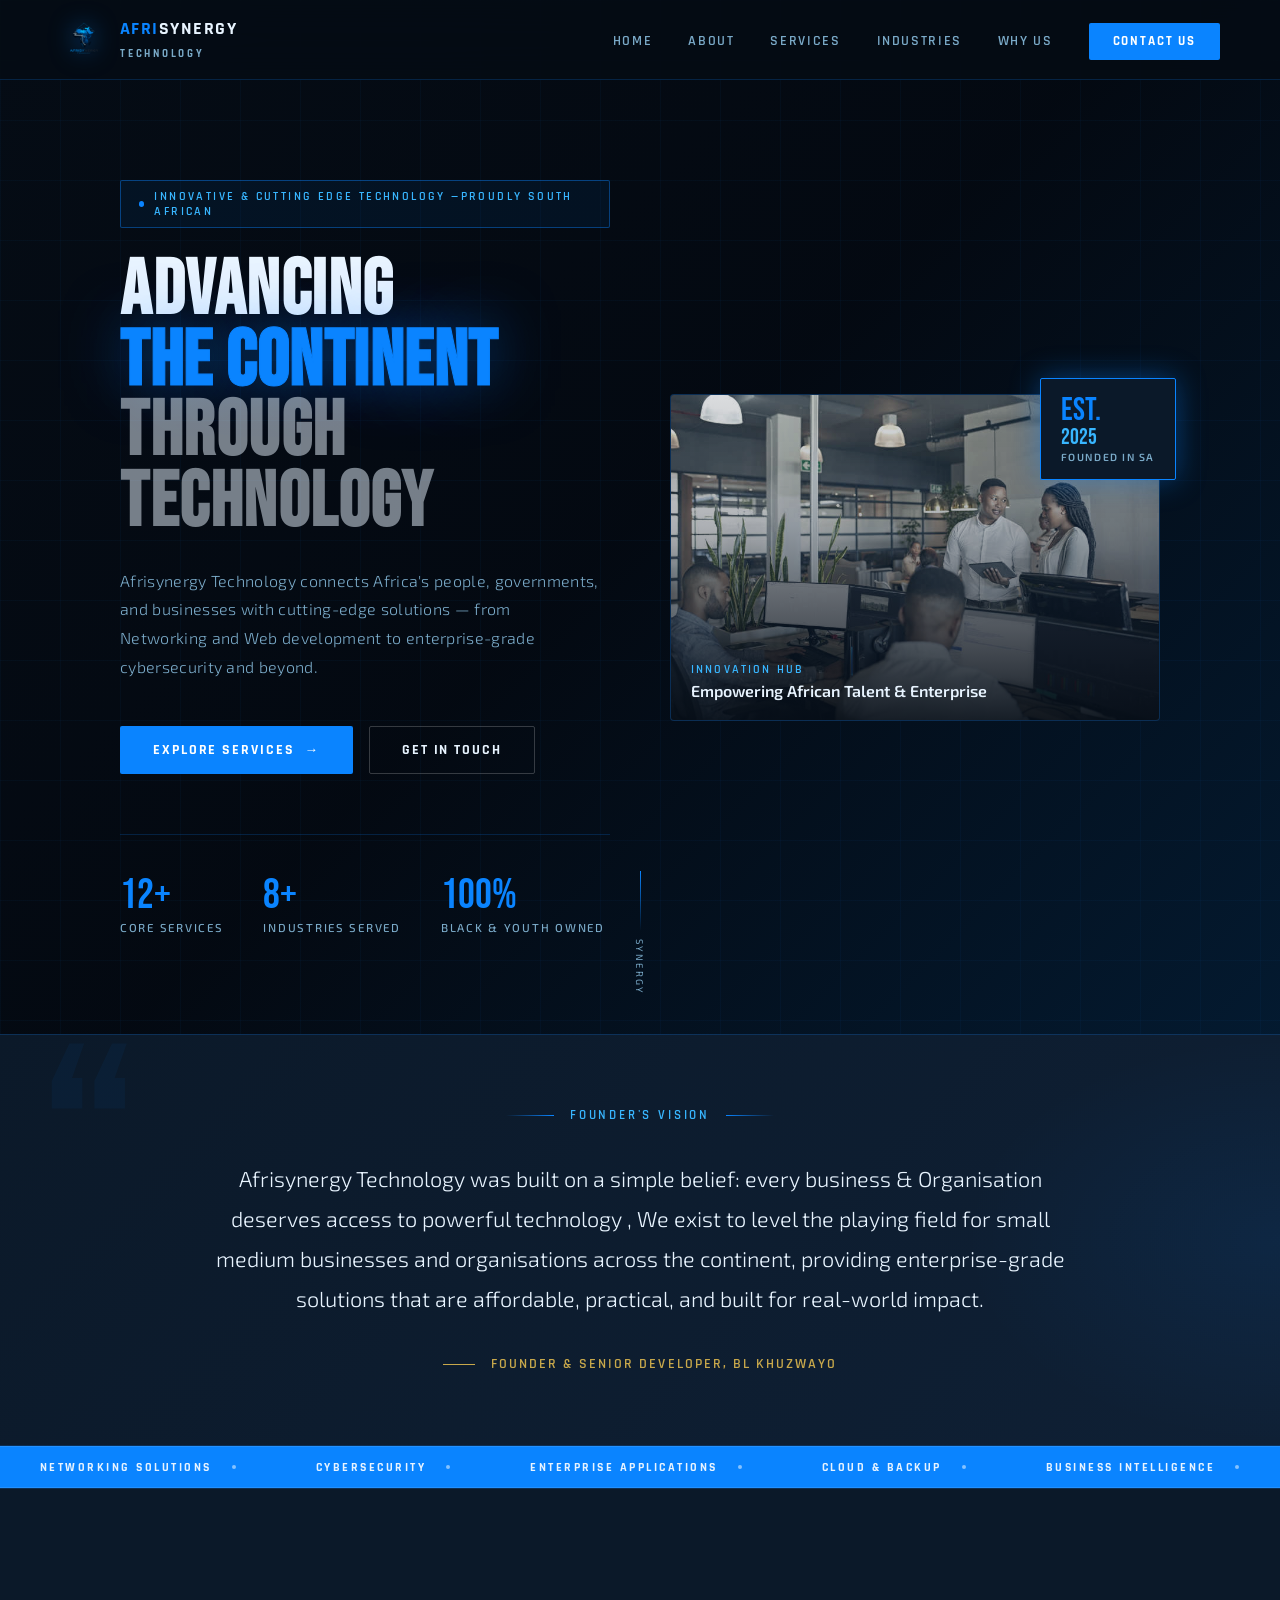
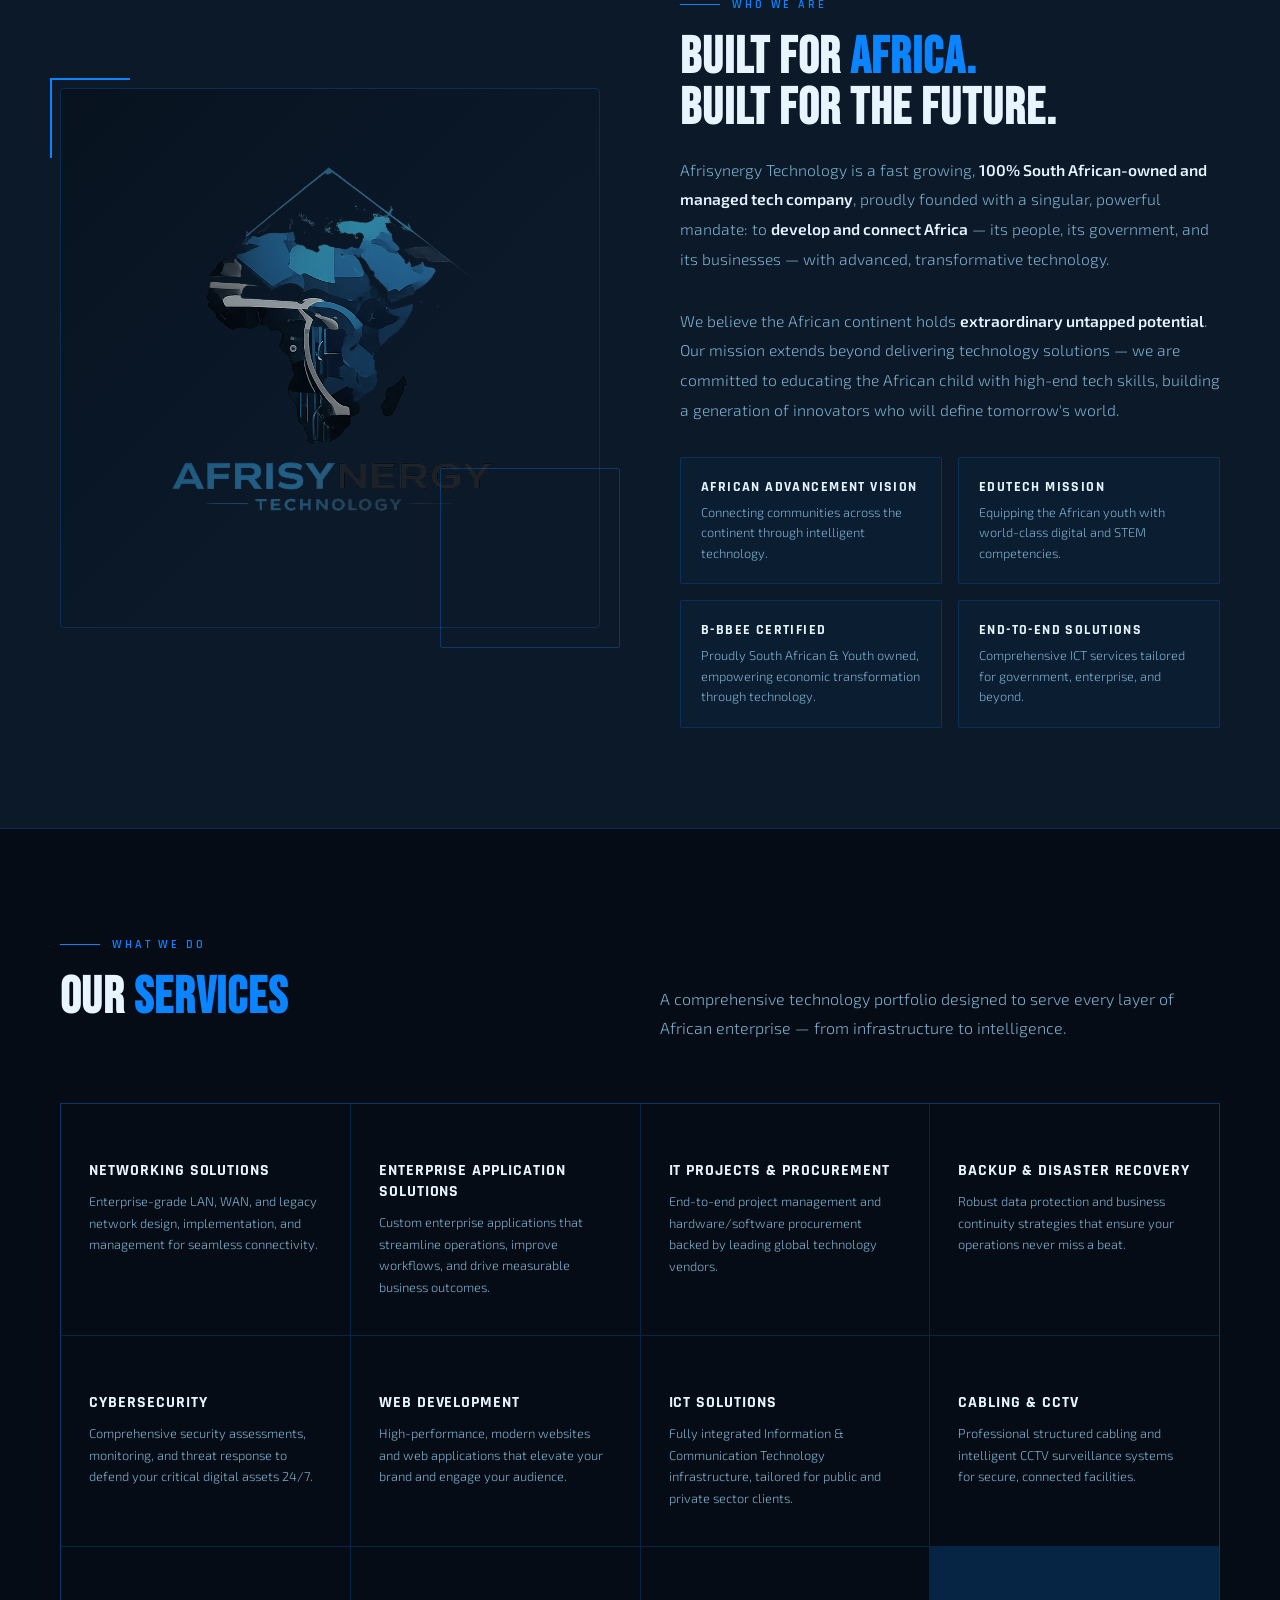
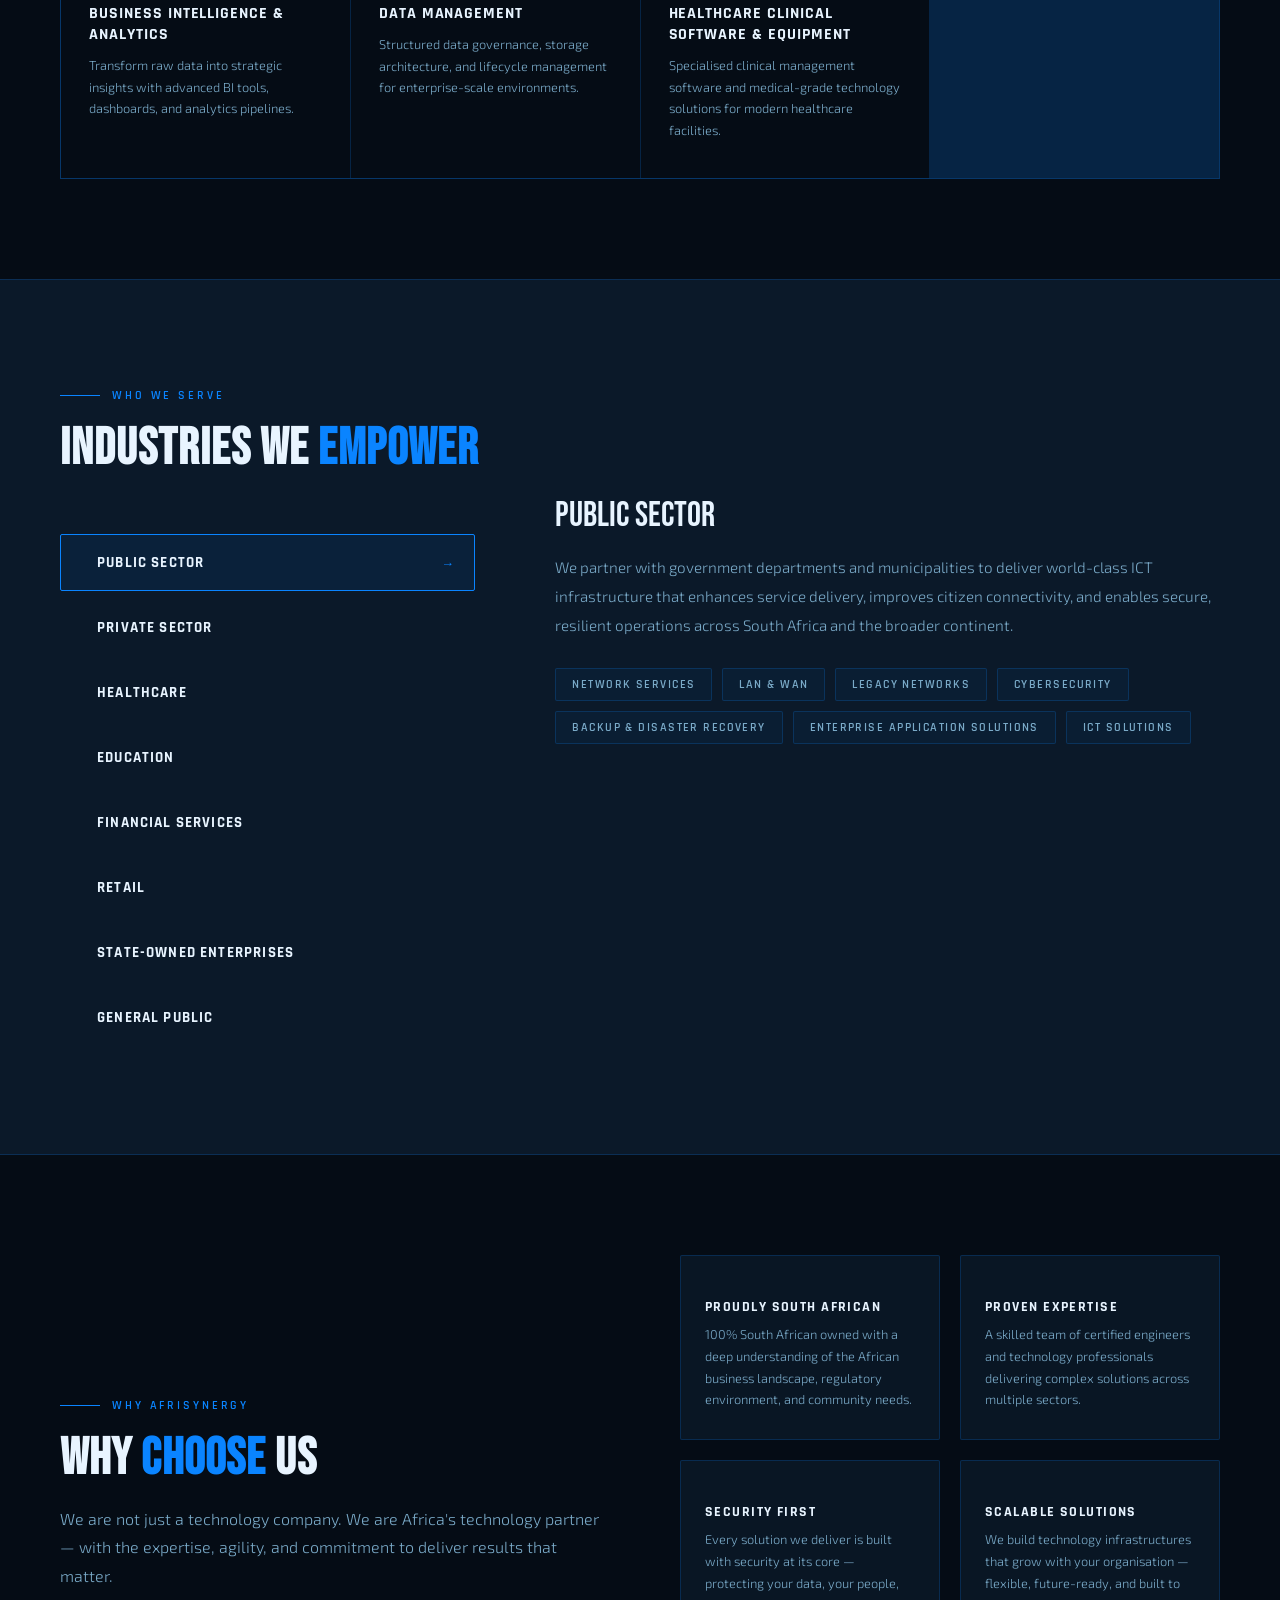
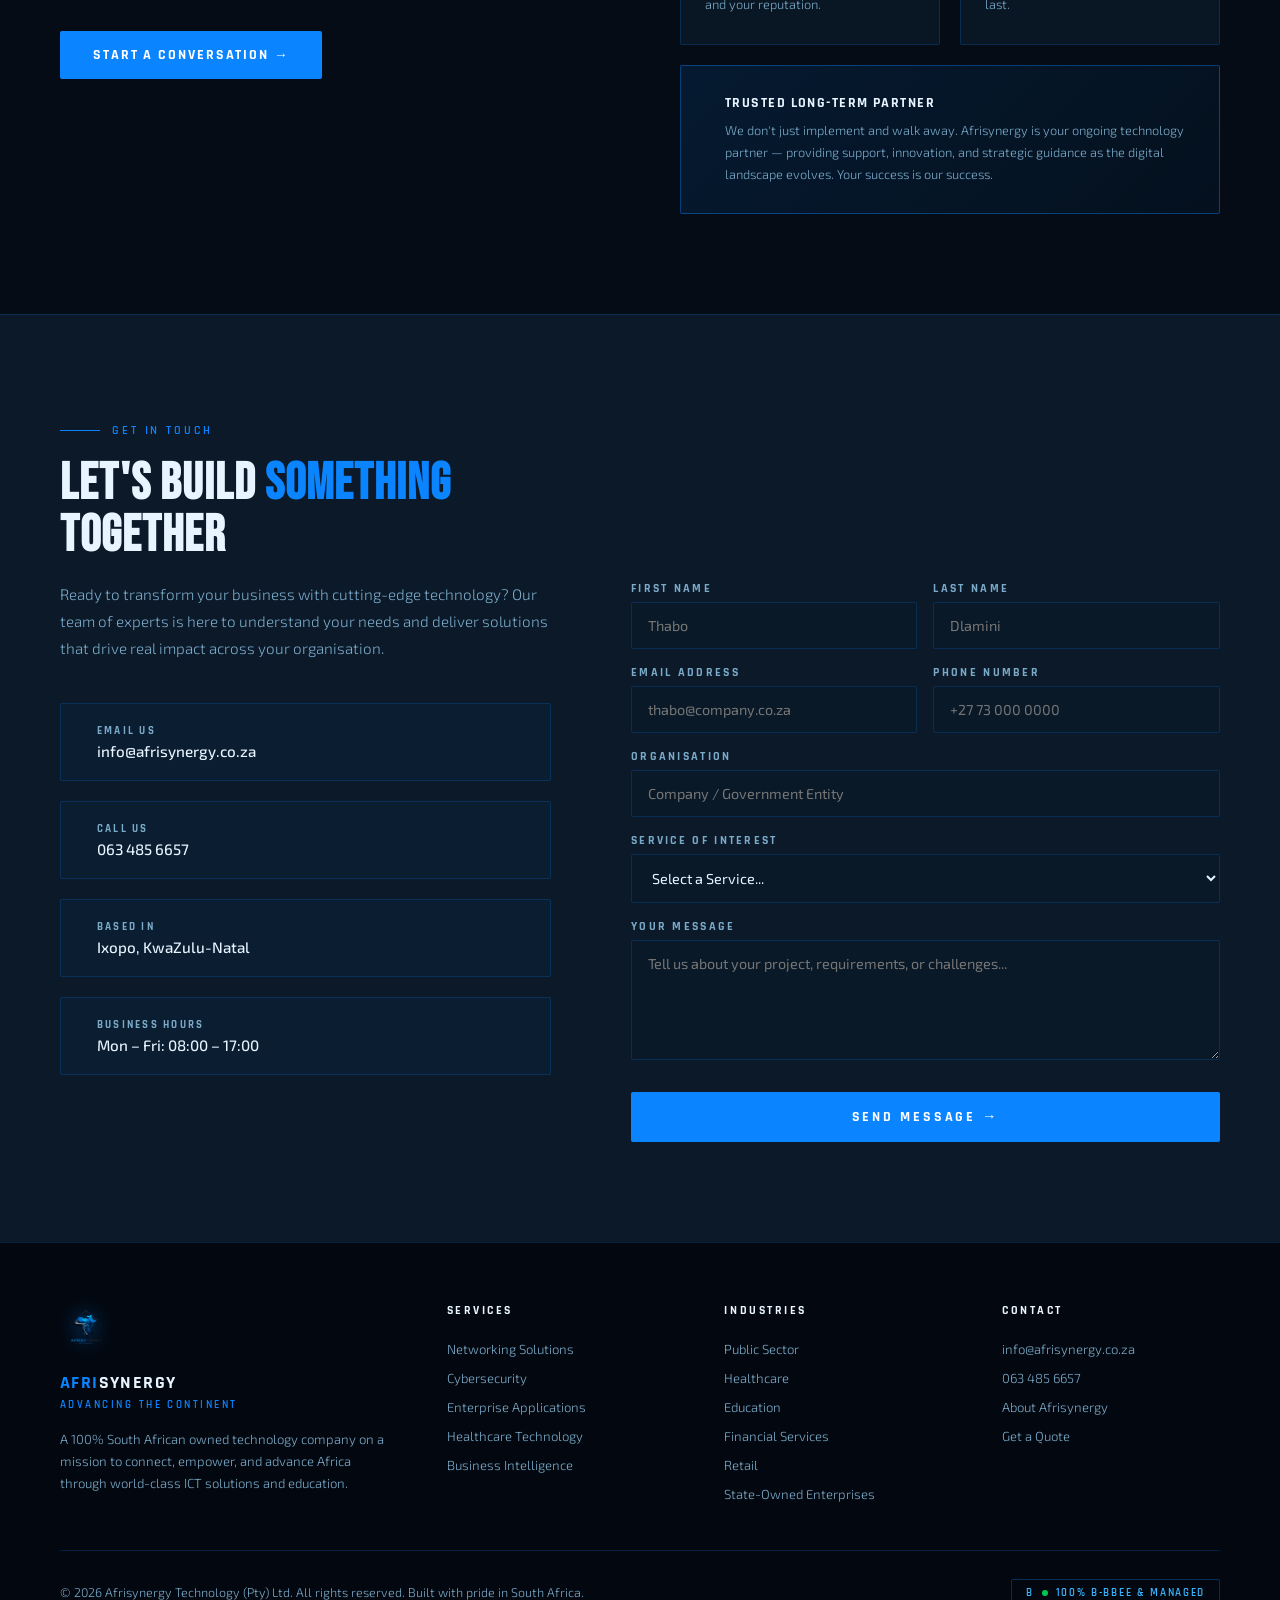
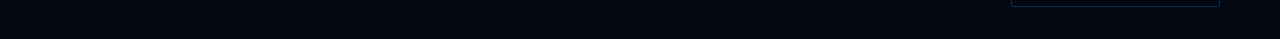
==== commit 79cdd4dc: "Update fmt.Println message from 'Hello' to 'Goodbye'" ====
--- a/index.html
+++ b/index.html
@@ -50,7 +50,7 @@
     },
     "contactPoint": {
       "@type": "ContactPoint",
-      "telephone": "+27-73-268-7530",
+      "telephone": "+27-63-485-6657",
       "email": "info@afrisynergy.co.za",
       "contactType": "customer service",
       "availableLanguage": "English",
@@ -114,7 +114,7 @@
         <div class="hero-left">
           <div class="hero-tag">
             <div class="hero-tag-dot"></div>
-            <span>100% B-BBEE &amp; Managed &mdash; South Africa</span>
+            <span>Innovative &amp; Cutting edge technology &mdash;Proudly South African</span>
           </div>
           <h1 class="hero-headline">
             <div class="line1">ADVANCING</div>
@@ -138,7 +138,7 @@
             </div>
             <div class="stat">
               <div class="stat-num">100%</div>
-              <div class="stat-label">Black owned</div>
+              <div class="stat-label">Black & Youth owned</div>
             </div>
           </div>
         </div>
@@ -534,7 +534,7 @@
                 <div class="contact-item-icon"></div>
                 <div>
                   <div class="contact-item-label">Call Us</div>
-                  <div class="contact-item-value"><a href="tel:0732687530">073 268 7530</a></div>
+                  <div class="contact-item-value"><a href="tel:0634856657">063 485 6657</a></div>
                 </div>
               </div>
               <div class="contact-item">
@@ -638,7 +638,7 @@
         <div class="footer-col-title">Contact</div>
         <ul class="footer-links">
           <li><a href="mailto:bongumenzi3@gmail.com">info@afrisynergy.co.za</a></li>
-          <li><a href="tel:0732687530">073 268 7530</a></li>
+          <li><a href="tel:0634856657">063 485 6657</a></li>
           <li><a href="#about">About Afrisynergy</a></li>
           <li><a href="#contact">Get a Quote</a></li>
         </ul>
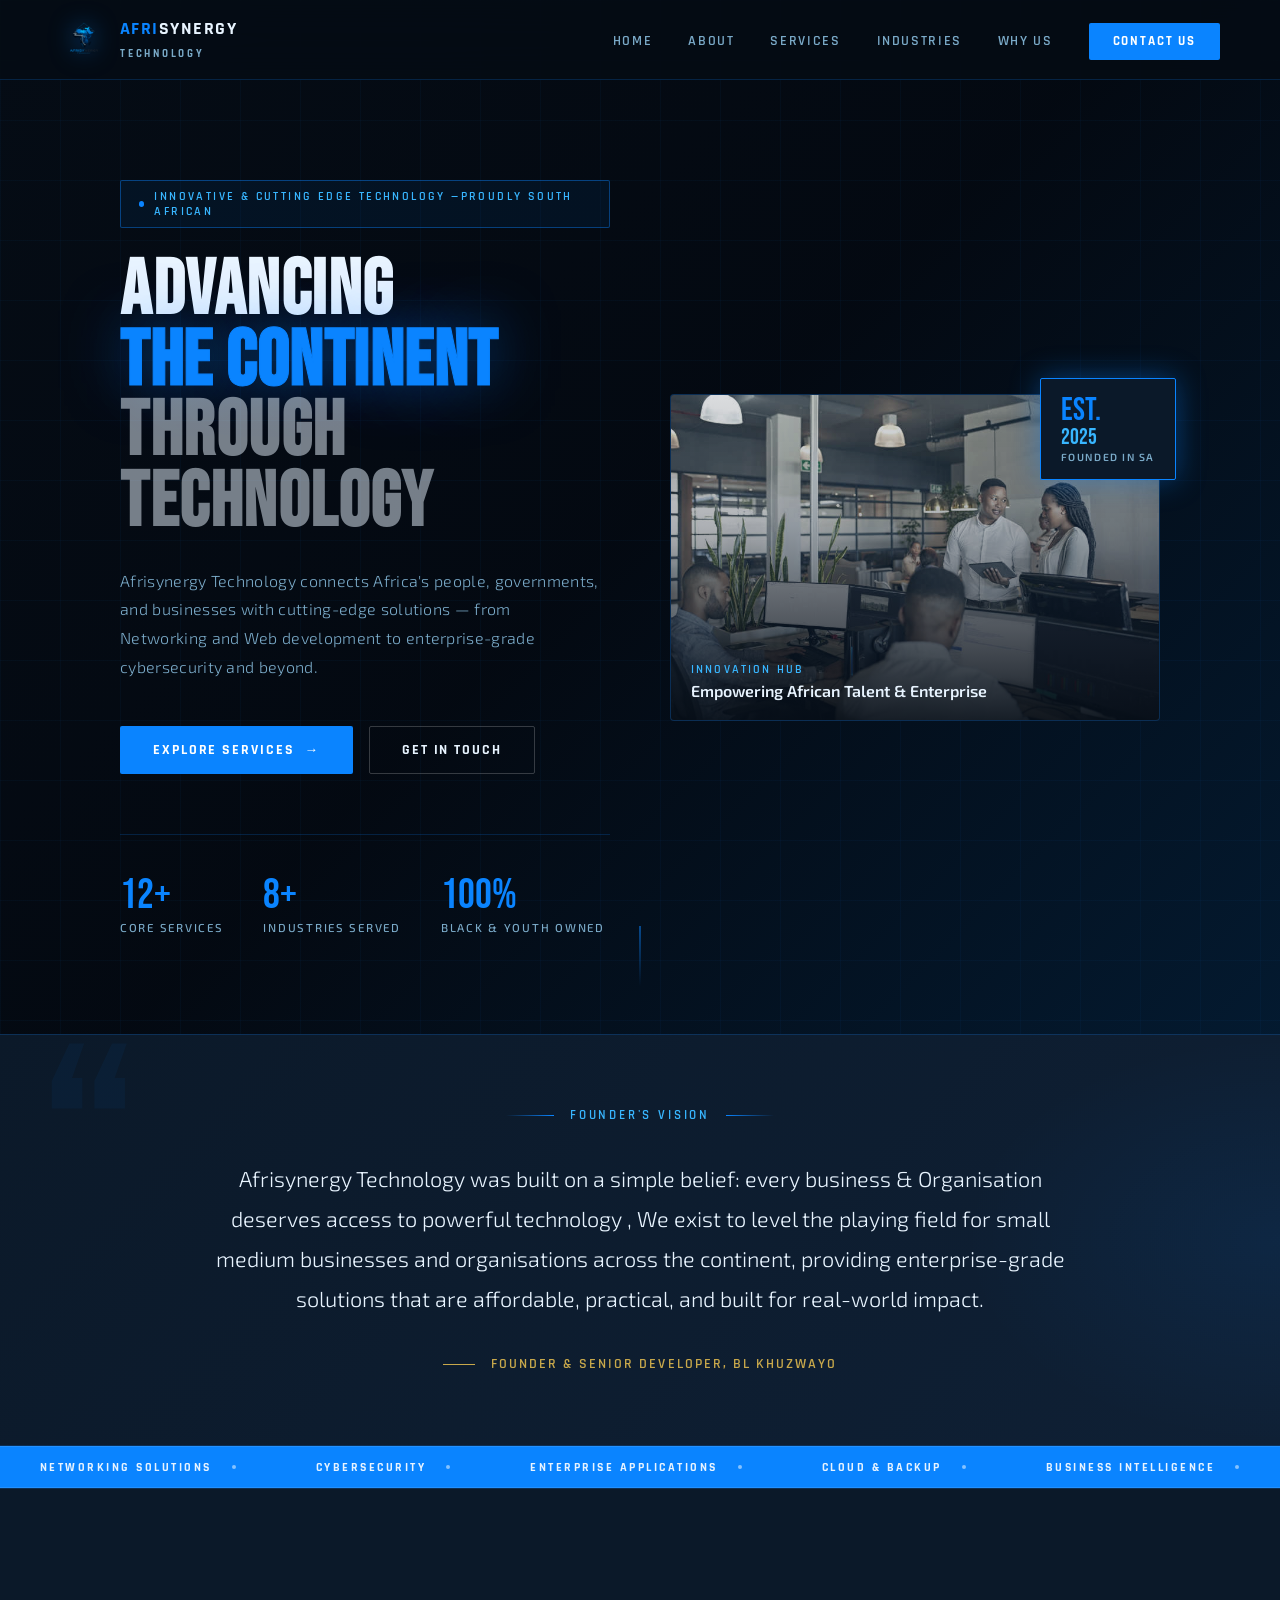
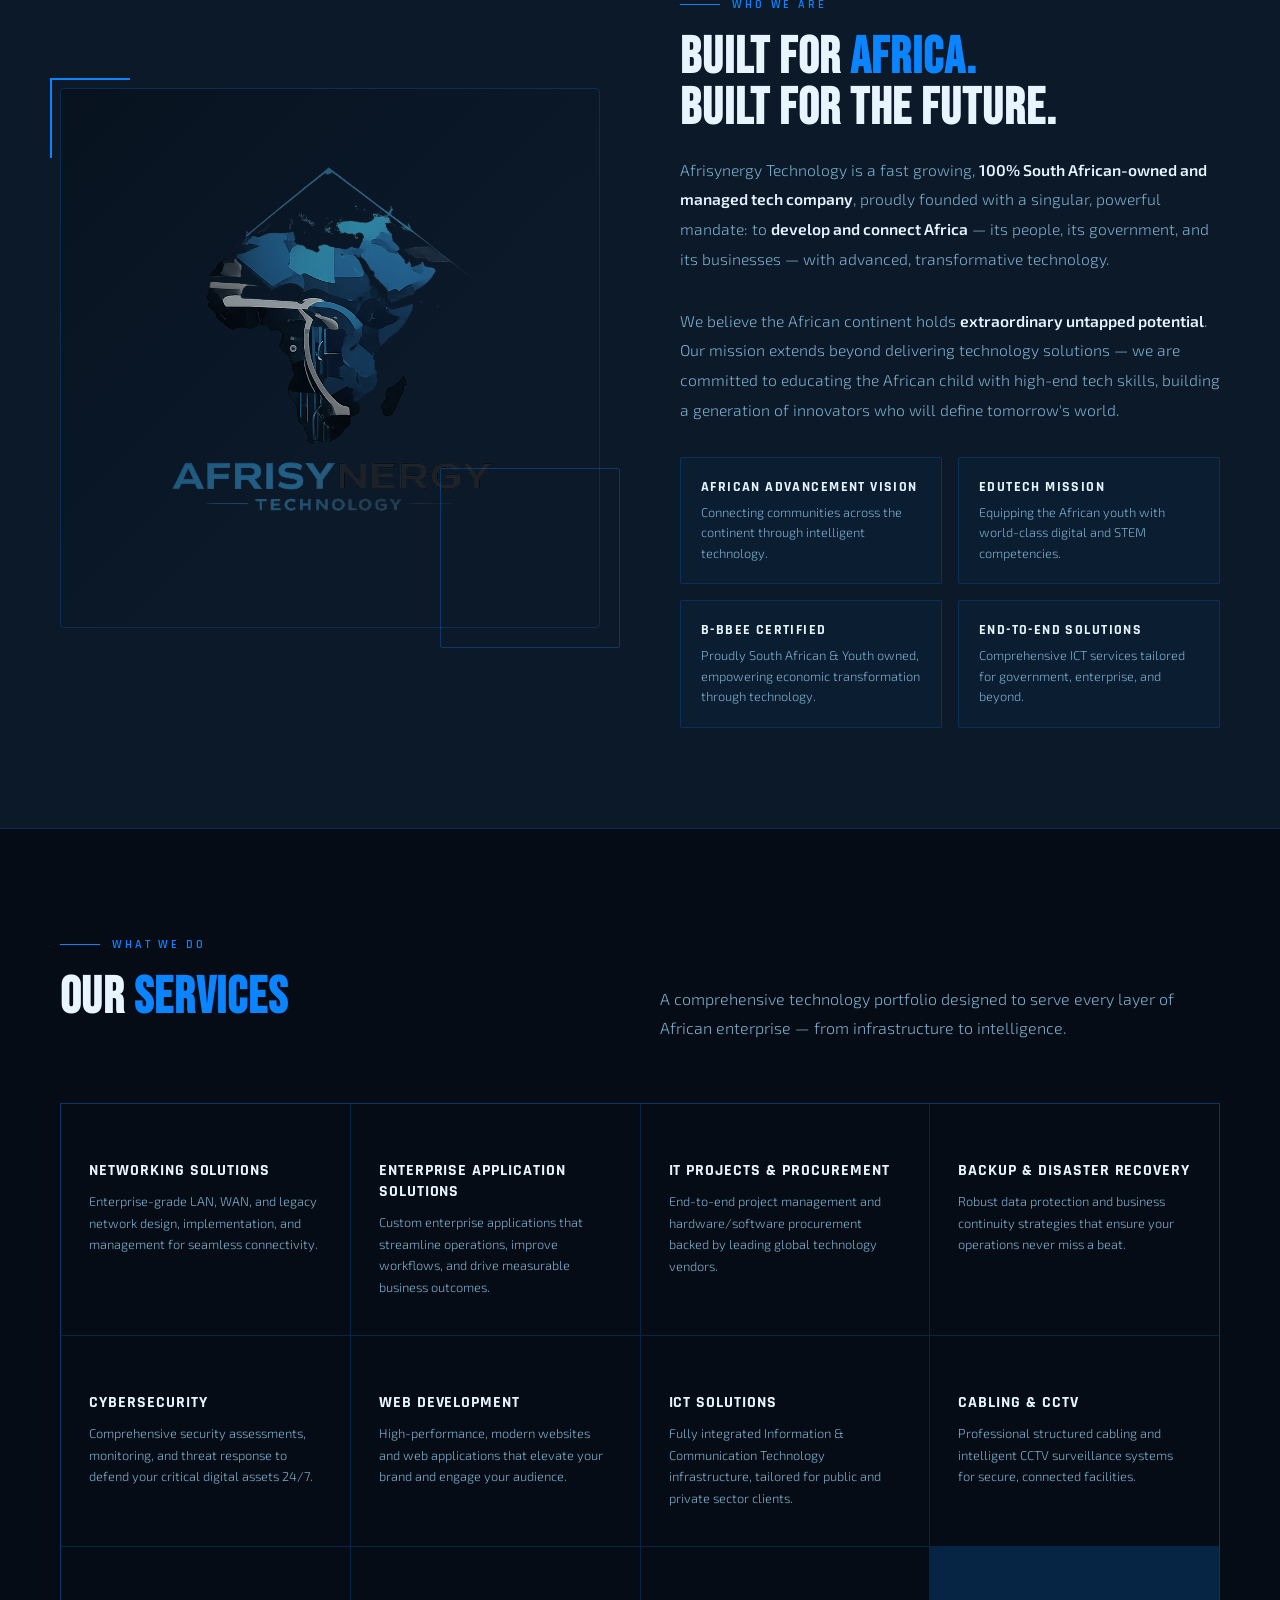
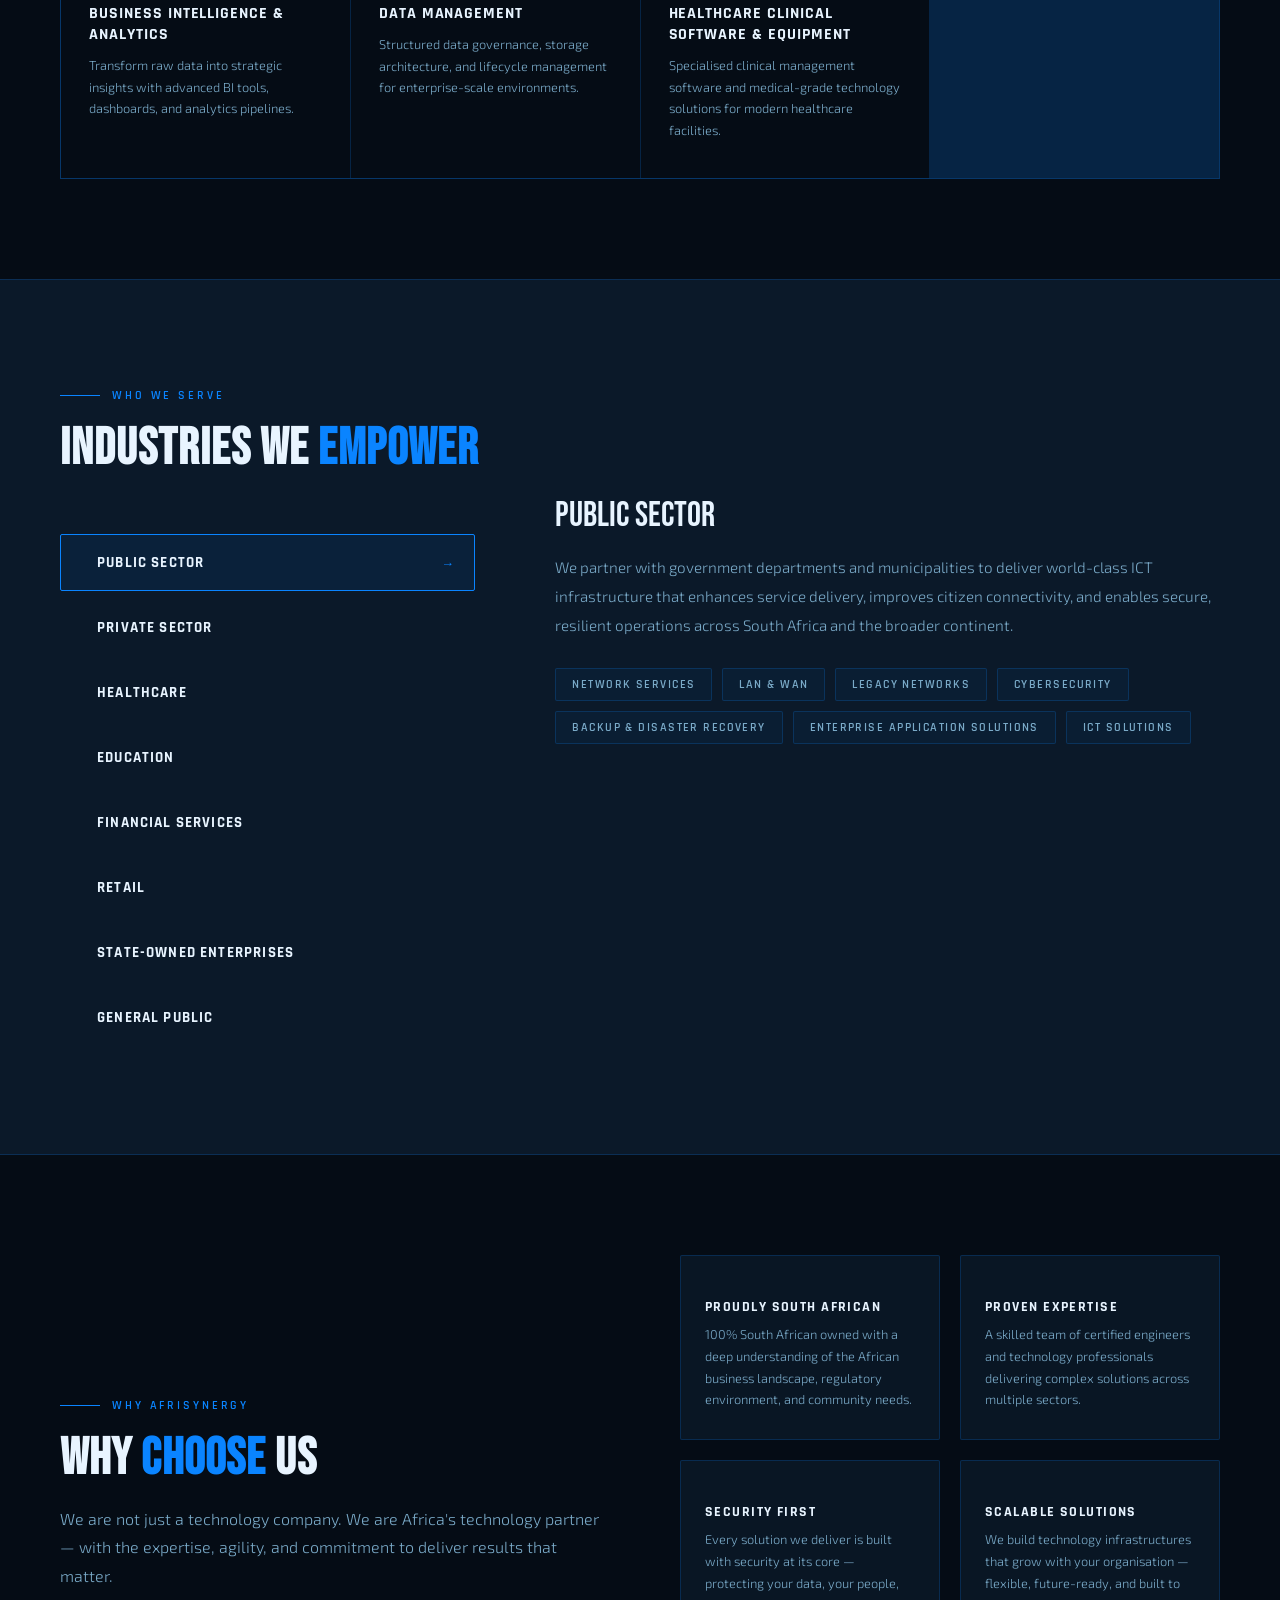
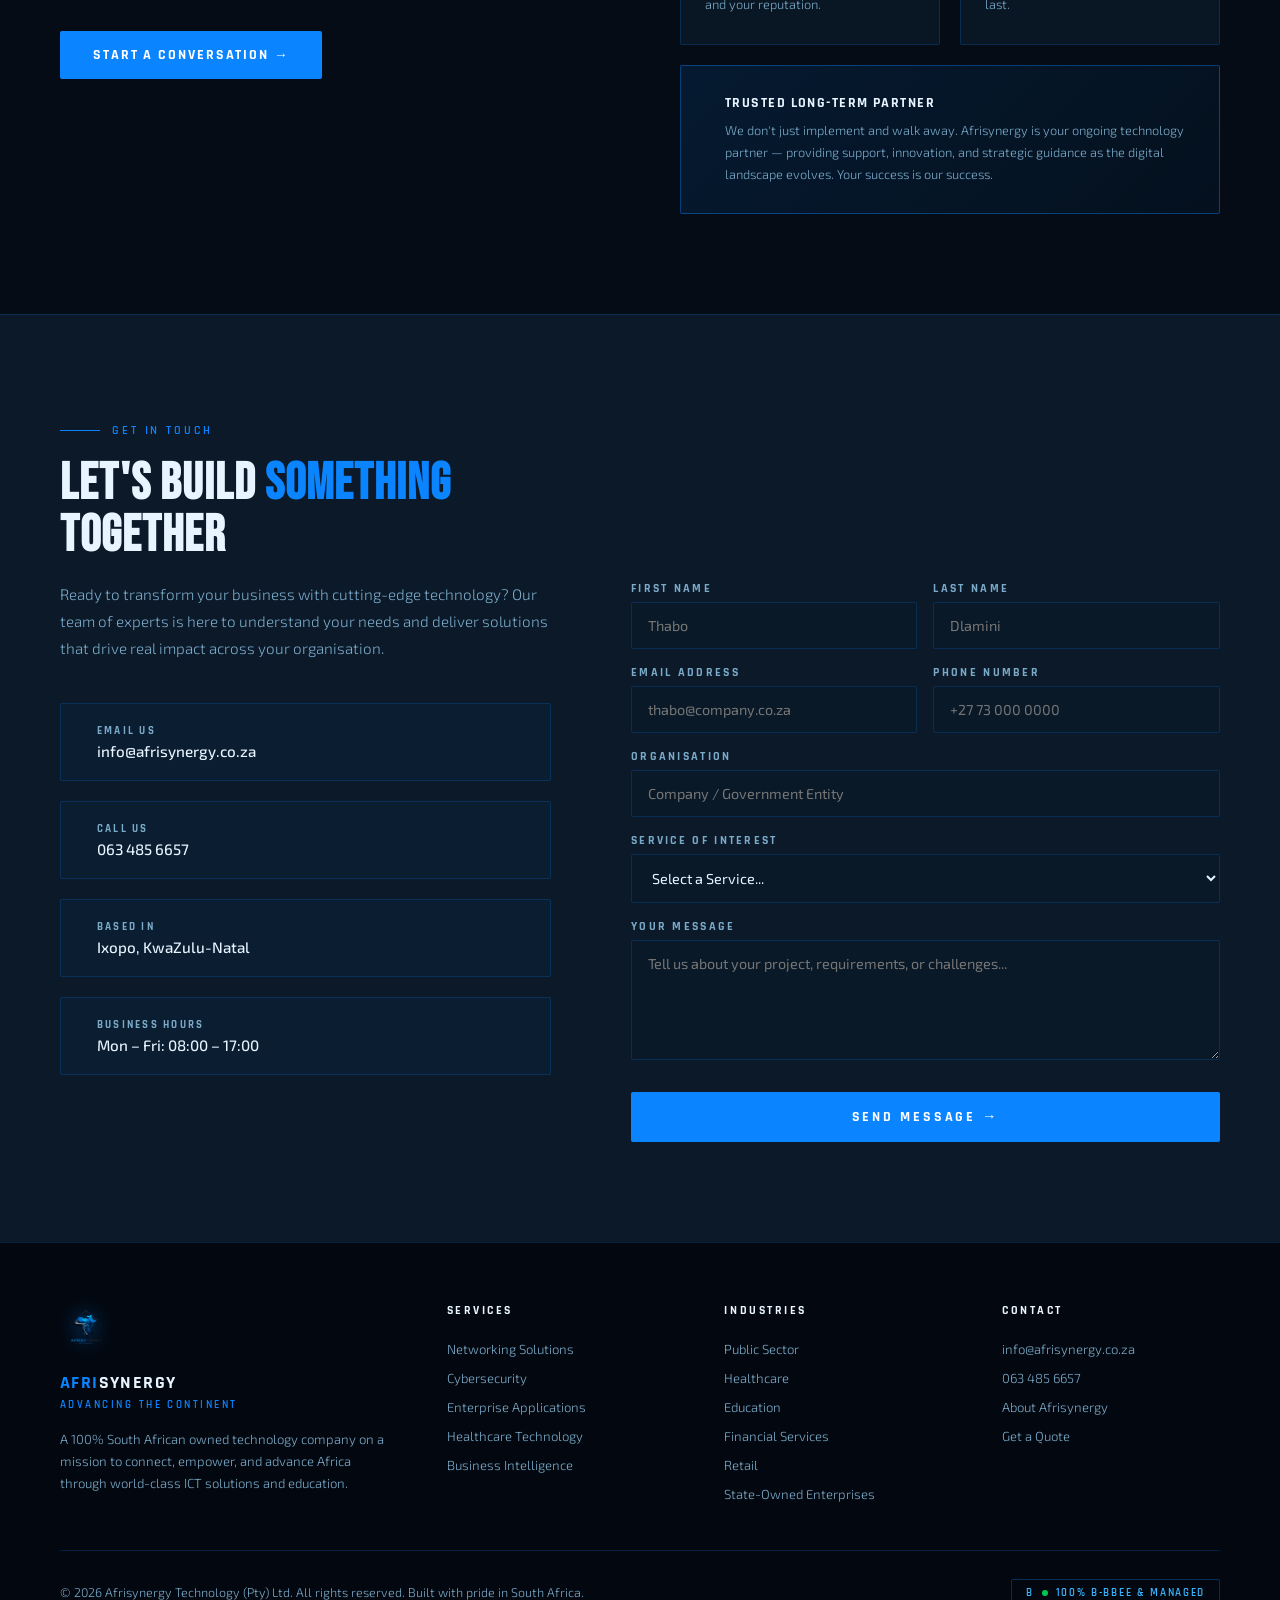
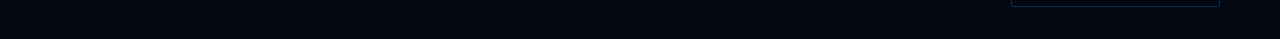
==== commit e0b1a997: "Update index.html" ====
--- a/index.html
+++ b/index.html
@@ -160,7 +160,7 @@
       </div>
       <div class="hero-scroll">
         <div class="scroll-line"></div>
-        <span class="scroll-label">Synergy</span>
+        <span class="scroll-label"></span>
       </div>
     </section>
 
